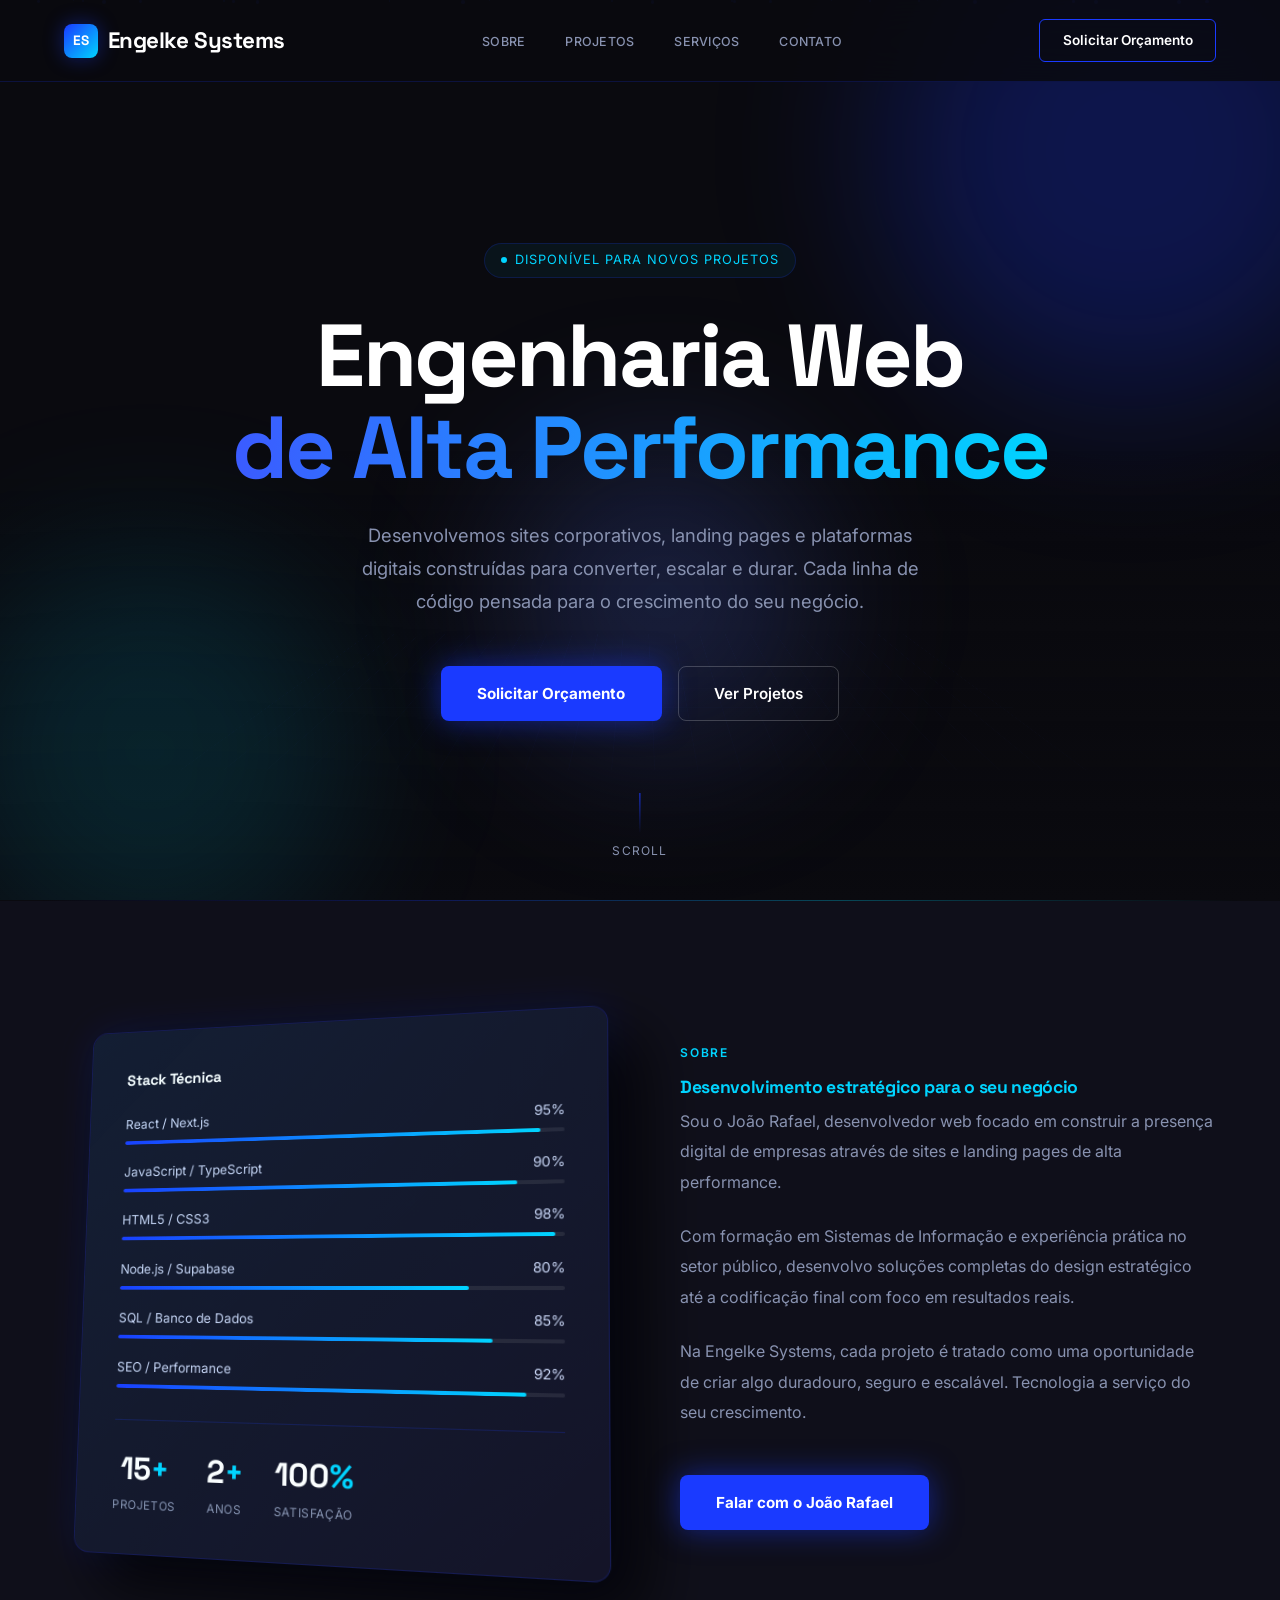
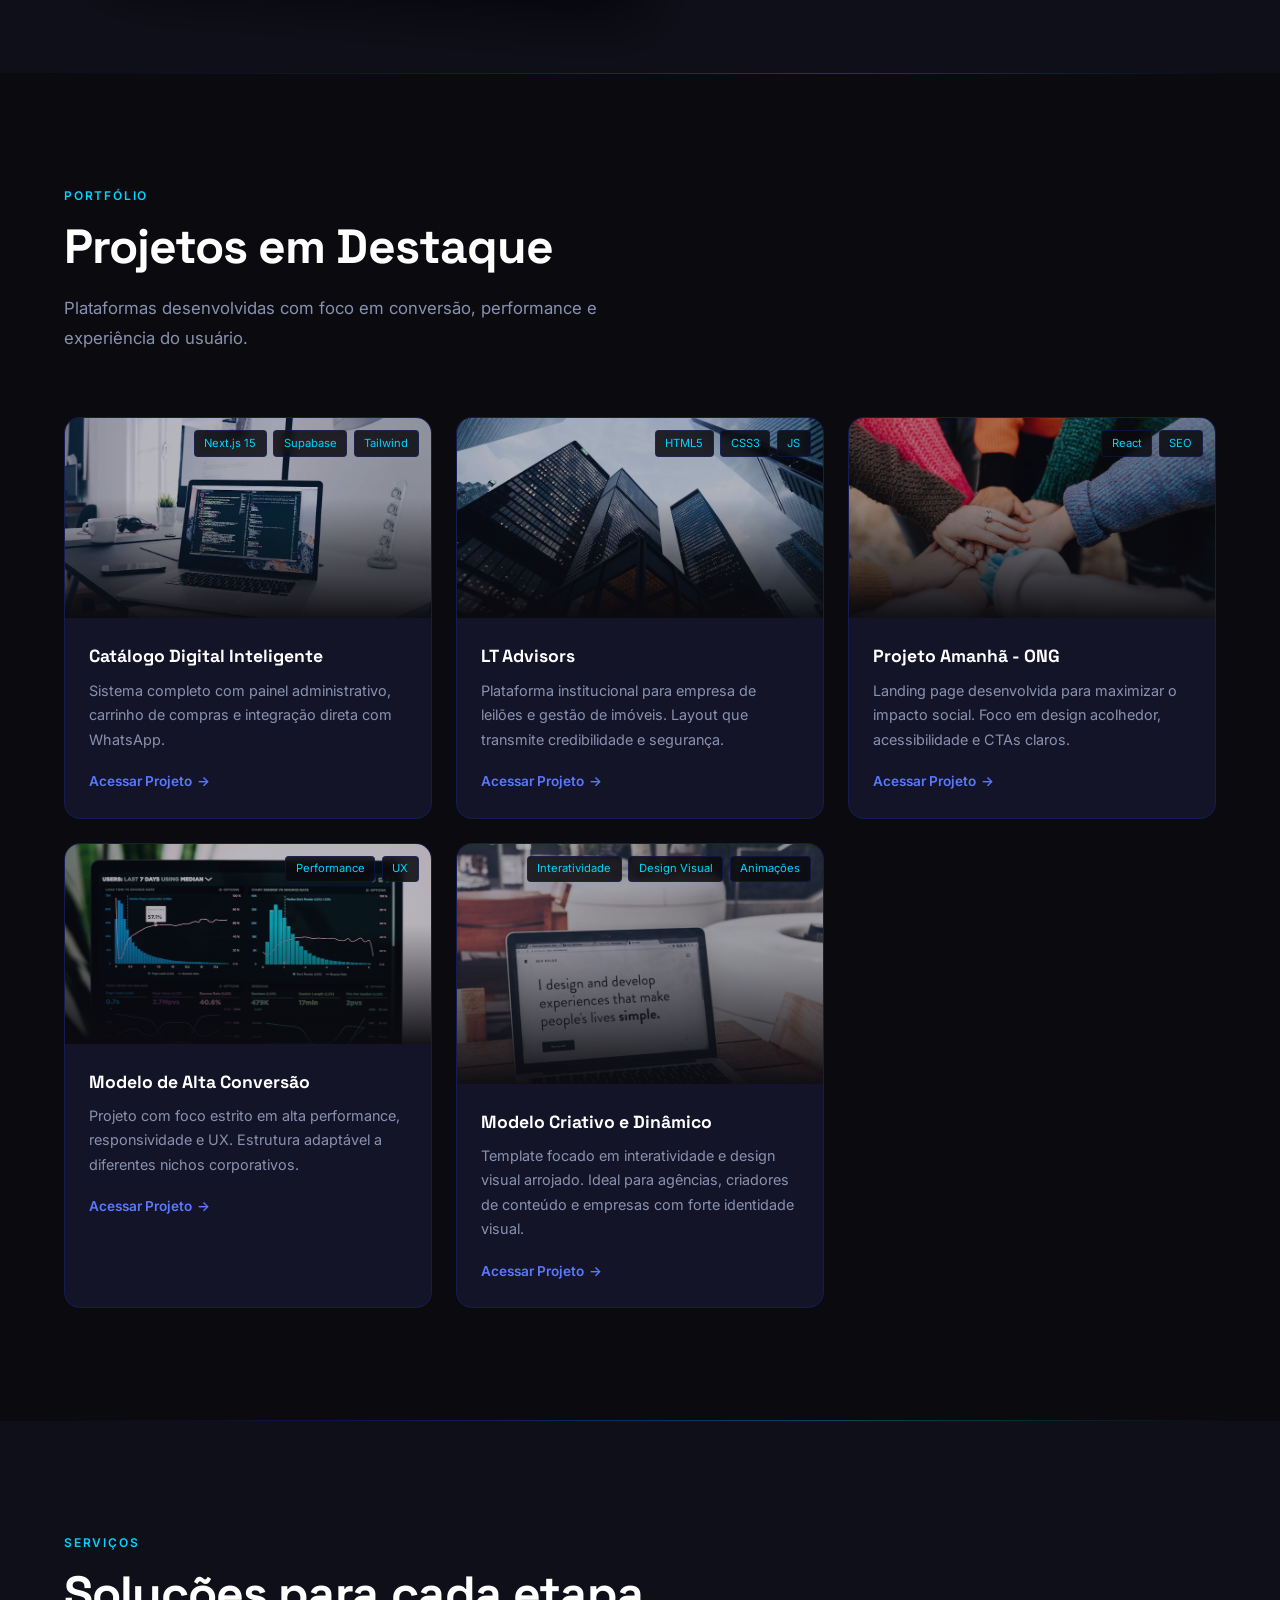
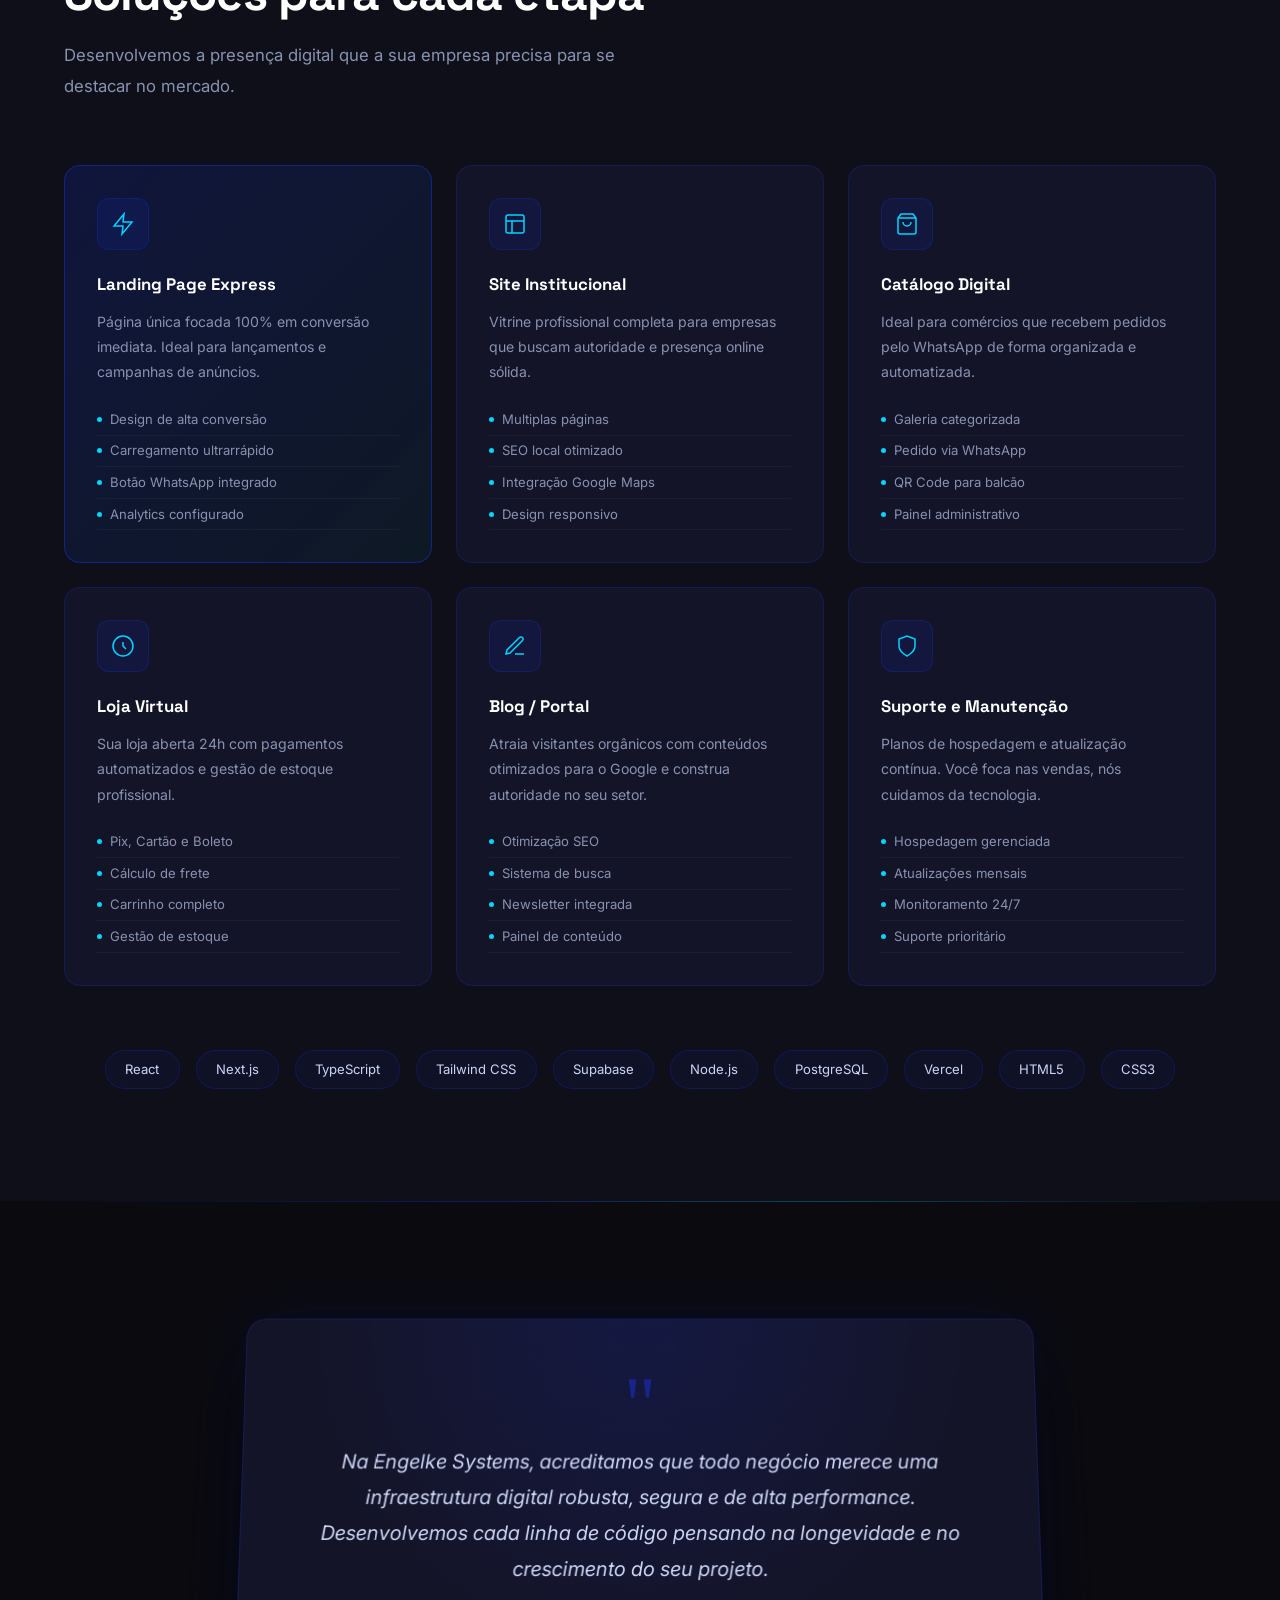
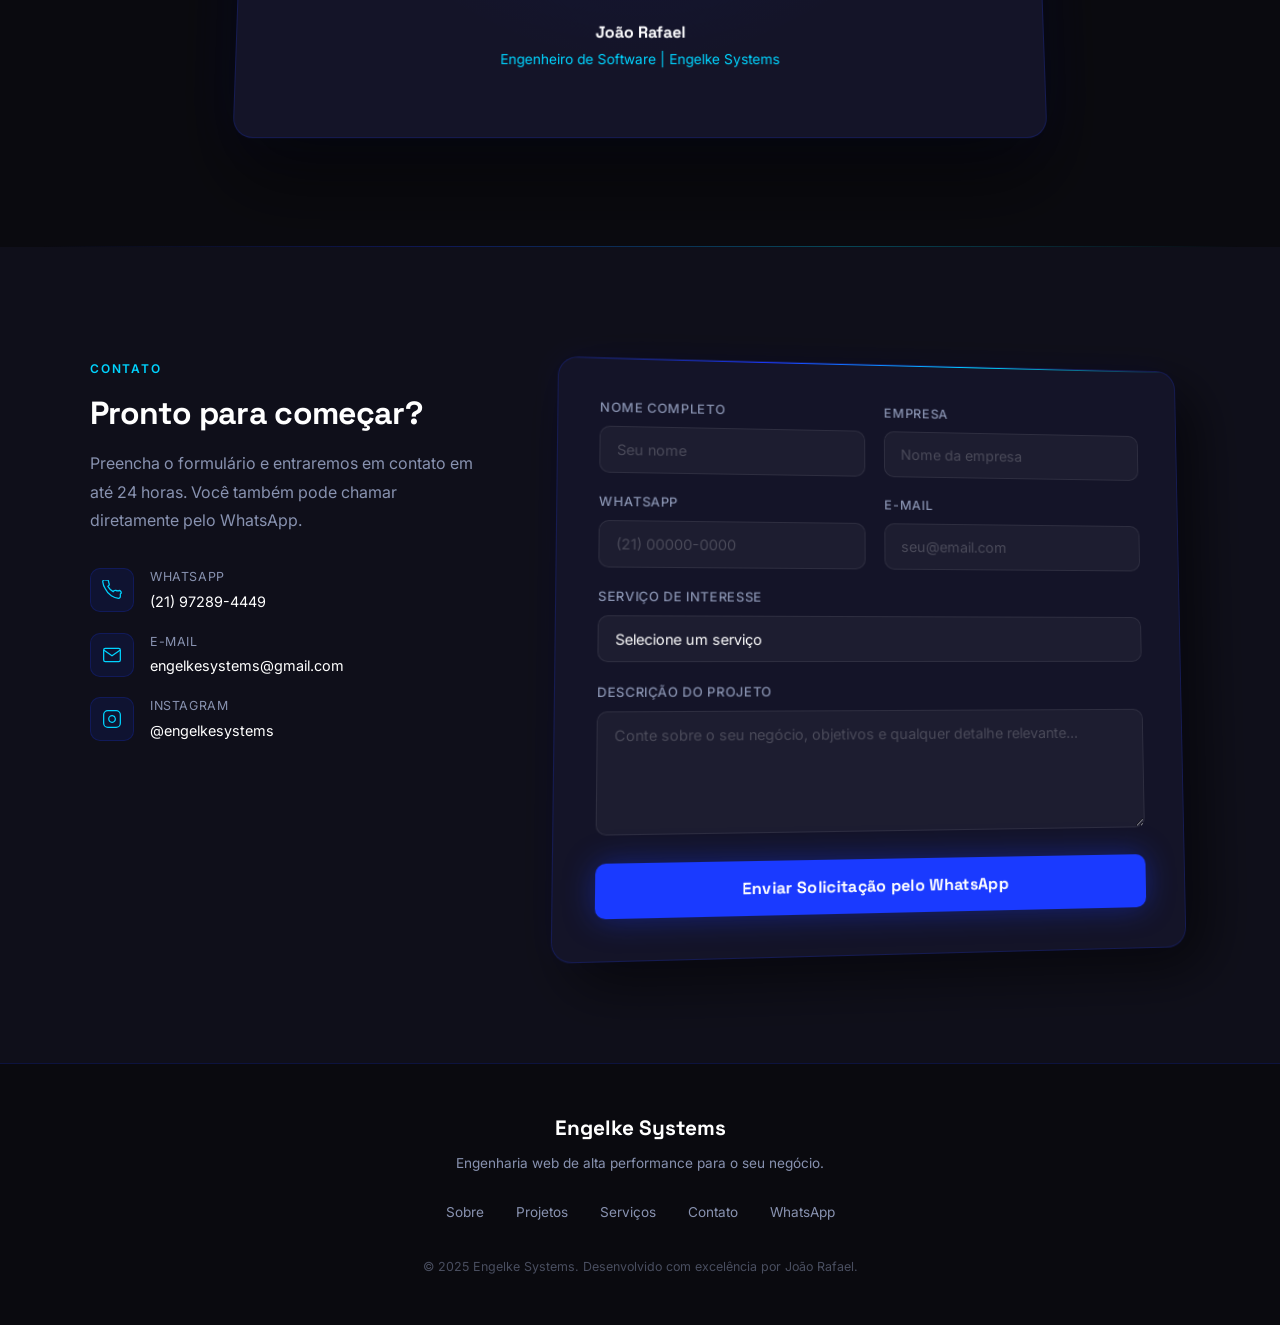
==== index.html @ d5b2e5a8 "." ====
﻿<!DOCTYPE html>
<html lang="pt-BR">
<head>
<meta charset="UTF-8">
<meta name="viewport" content="width=device-width, initial-scale=1.0">
<meta name="description" content="Engelke Systems - Desenvolvimento de sites corporativos e landing pages de alta performance. Soluções web profissionais para o seu negócio.">
<title>Engelke Systems | Soluções Web de Alta Performance</title>
<link rel="preconnect" href="https://fonts.googleapis.com">
<link href="https://fonts.googleapis.com/css2?family=Inter:wght@300;400;500;600;700;800;900&family=Space+Grotesk:wght@300;400;500;600;700&display=swap" rel="stylesheet">
<link rel="icon" href="assets/images/favicon.ico" type="image/x-icon">
<link rel="stylesheet" href="assets/styles.css">
</head>
<body>

<div id="particles"></div>

<nav id="navbar">
  <a class="nav-logo" href="#">
    <div class="logo-mark">ES</div>
    Engelke Systems
  </a>
  <ul class="nav-links">
    <li><a href="#sobre">Sobre</a></li>
    <li><a href="#projetos">Projetos</a></li>
    <li><a href="#servicos">Serviços</a></li>
    <li><a href="#contato">Contato</a></li>
  </ul>
  <a href="#contactForm" class="nav-cta">Solicitar Orçamento</a>
  <button class="hamburger" id="hamburger" aria-label="Menu">
    <span></span><span></span><span></span>
  </button>
</nav>

<div class="mobile-menu" id="mobileMenu">
  <a href="#sobre" onclick="closeMobile()">Sobre</a>
  <a href="#projetos" onclick="closeMobile()">Projetos</a>
  <a href="#servicos" onclick="closeMobile()">Serviços</a>
  <a href="#contato" onclick="closeMobile()">Contato</a>
  <a href="https://wa.me/5521972894449" target="_blank" style="color:var(--cyan)">WhatsApp</a>
</div>

<section class="hero">
  <div class="hero-grid"></div>
  <div class="hero-grid-fade"></div>
  <div class="orb orb1"></div>
  <div class="orb orb2"></div>
  <div class="orb orb3"></div>

  <div class="hero-inner">
    <div class="hero-badge reveal">
      <span class="badge-dot"></span>
      Disponível para novos projetos
    </div>
    <h1 class="reveal">
      Engenharia Web<br>
      <span class="line-blue">de Alta Performance</span>
    </h1>
    <p class="hero-sub reveal">
      Desenvolvemos sites corporativos, landing pages e plataformas digitais
      construídas para converter, escalar e durar. Cada linha de código pensada
      para o crescimento do seu negócio.
    </p>
    <div class="hero-actions reveal">
      <a href="#contactForm" class="btn-primary">
        Solicitar Orçamento
      </a>
      <a href="#projetos" class="btn-outline">Ver Projetos</a>
    </div>
  </div>

  <div class="scroll-indicator">
    <div class="scroll-line"></div>
    Scroll
  </div>
</section>

<div class="glow-line"></div>

<section id="sobre">
  <div class="sobre-grid">
    <div class="sobre-visual reveal-left">
      <div class="sobre-card-3d">
        <div class="sobre-inner">
          <p style="font-family:'Space Grotesk',sans-serif;font-size:1rem;font-weight:700;margin-bottom:1.5rem;color:var(--white)">Stack Técnica</p>
          <div class="skill-bar">
            <div class="skill-label"><span>React / Next.js</span><span>95%</span></div>
            <div class="skill-track"><div class="skill-fill" style="width:0%" data-width="95%"></div></div>
          </div>
          <div class="skill-bar">
            <div class="skill-label"><span>JavaScript / TypeScript</span><span>90%</span></div>
            <div class="skill-track"><div class="skill-fill" style="width:0%" data-width="90%"></div></div>
          </div>
          <div class="skill-bar">
            <div class="skill-label"><span>HTML5 / CSS3</span><span>98%</span></div>
            <div class="skill-track"><div class="skill-fill" style="width:0%" data-width="98%"></div></div>
          </div>
          <div class="skill-bar">
            <div class="skill-label"><span>Node.js / Supabase</span><span>80%</span></div>
            <div class="skill-track"><div class="skill-fill" style="width:0%" data-width="80%"></div></div>
          </div>
          <div class="skill-bar">
            <div class="skill-label"><span>SQL / Banco de Dados</span><span>85%</span></div>
            <div class="skill-track"><div class="skill-fill" style="width:0%" data-width="85%"></div></div>
          </div>
          <div class="skill-bar">
            <div class="skill-label"><span>SEO / Performance</span><span>92%</span></div>
            <div class="skill-track"><div class="skill-fill" style="width:0%" data-width="92%"></div></div>
          </div>
          <div class="stats-row" style="margin-top:2rem;padding-top:1.5rem;border-top:1px solid var(--border)">
            <div class="stat-item">
              <div class="stat-num">15<span>+</span></div>
              <div class="stat-label">Projetos</div>
            </div>
            <div class="stat-item">
              <div class="stat-num">2<span>+</span></div>
              <div class="stat-label">Anos</div>
            </div>
            <div class="stat-item">
              <div class="stat-num">100<span>%</span></div>
              <div class="stat-label">Satisfação</div>
            </div>
          </div>
        </div>
      </div>
    </div>

    <div class="sobre-text reveal-right">
      <div class="section-label">Sobre</div>
      <h2 class="section-title">Desenvolvimento estratégico para o seu negócio</h2>
      <p>Sou o João Rafael, desenvolvedor web focado em construir a presença digital de empresas através de sites e landing pages de alta performance.</p>
      <p>Com formação em Sistemas de Informação e experiência prática no setor público, desenvolvo soluções completas do design estratégico até a codificação final com foco em resultados reais.</p>
      <p>Na Engelke Systems, cada projeto é tratado como uma oportunidade de criar algo duradouro, seguro e escalável. Tecnologia a serviço do seu crescimento.</p>
      <a href="#contato" class="btn-primary" style="margin-top:1.5rem;display:inline-flex">Falar com o João Rafael</a>
    </div>
  </div>
</section>

<div class="glow-line"></div>

<section id="projetos">
  <div class="section-header reveal">
    <div class="section-label">Portfólio</div>
    <h2 class="section-title">Projetos em Destaque</h2>
    <p class="section-desc">Plataformas desenvolvidas com foco em conversão, performance e experiência do usuário.</p>
  </div>

  <div class="projects-grid">
    <div class="project-card reveal">
      <div class="project-img">
        <img src="assets/img/Foto notebook.webp" alt="Catálogo Digital" loading="lazy">
        <div class="project-overlay"></div>
        <div class="project-tech">
          <span class="tech-tag">Next.js 15</span>
          <span class="tech-tag">Supabase</span>
          <span class="tech-tag">Tailwind</span>
        </div>
      </div>
      <div class="project-info">
        <h3>Catálogo Digital Inteligente</h3>
        <p>Sistema completo com painel administrativo, carrinho de compras e integração direta com WhatsApp.</p>
        <a href="https://modelo-site-3.vercel.app/loja" class="project-link" target="_blank">Acessar Projeto</a>
      </div>
    </div>

    <div class="project-card reveal">
      <div class="project-img">
        <img src="assets/img/LT-ADVISORS.webp" alt="LT Advisors" loading="lazy">
        <div class="project-overlay"></div>
        <div class="project-tech">
          <span class="tech-tag">HTML5</span>
          <span class="tech-tag">CSS3</span>
          <span class="tech-tag">JS</span>
        </div>
      </div>
      <div class="project-info">
        <h3>LT Advisors</h3>
        <p>Plataforma institucional para empresa de leilões e gestão de imóveis. Layout que transmite credibilidade e segurança.</p>
        <a href="https://engelkejr.github.io/LT-Adivisors/" class="project-link" target="_blank">Acessar Projeto</a>
      </div>
    </div>

    <div class="project-card reveal">
      <div class="project-img">
        <img src="assets/img/ong.webp" alt="Projeto Amanhã" loading="lazy">
        <div class="project-overlay"></div>
        <div class="project-tech">
          <span class="tech-tag">React</span>
          <span class="tech-tag">SEO</span>
        </div>
      </div>
      <div class="project-info">
        <h3>Projeto Amanhã - ONG</h3>
        <p>Landing page desenvolvida para maximizar o impacto social. Foco em design acolhedor, acessibilidade e CTAs claros.</p>
        <a href="https://projetoamanh.vercel.app" class="project-link" target="_blank">Acessar Projeto</a>
      </div>
    </div>

    <div class="project-card reveal">
      <div class="project-img">
        <img src="assets/img/dashboard generico.webp" alt="Modelo Alta Conversão" loading="lazy">
        <div class="project-overlay"></div>
        <div class="project-tech">
          <span class="tech-tag">Performance</span>
          <span class="tech-tag">UX</span>
        </div>
      </div>
      <div class="project-info">
        <h3>Modelo de Alta Conversão</h3>
        <p>Projeto com foco estrito em alta performance, responsividade e UX. Estrutura adaptável a diferentes nichos corporativos.</p>
        <a href="https://modelo1engelkejr.vercel.app" class="project-link" target="_blank">Acessar Projeto</a>
      </div>
    </div>

    <div class="project-card reveal">
      <div class="project-img" style="height:240px">
        <img src="assets/img/notebook 2.webp" alt="Modelo Criativo" loading="lazy">
        <div class="project-overlay"></div>
        <div class="project-tech">
          <span class="tech-tag">Interatividade</span>
          <span class="tech-tag">Design Visual</span>
          <span class="tech-tag">Animações</span>
        </div>
      </div>
      <div class="project-info">
        <h3>Modelo Criativo e Dinâmico</h3>
        <p>Template focado em interatividade e design visual arrojado. Ideal para agências, criadores de conteúdo e empresas com forte identidade visual.</p>
        <a href="https://modelo-site-2.vercel.app/index.html" class="project-link" target="_blank">Acessar Projeto</a>
      </div>
    </div>
  </div>
</section>

<div class="glow-line"></div>

<section id="servicos">
  <div class="section-header reveal">
    <div class="section-label">Serviços</div>
    <h2 class="section-title">Soluções para cada etapa</h2>
    <p class="section-desc">Desenvolvemos a presença digital que a sua empresa precisa para se destacar no mercado.</p>
  </div>

  <div class="services-grid">
    <div class="service-card highlight reveal">
      <div class="service-icon">
        <svg viewBox="0 0 24 24"><path d="M13 2L3 14h9l-1 8 10-12h-9l1-8z"/></svg>
      </div>
      <h3>Landing Page Express</h3>
      <p>Página única focada 100% em conversão imediata. Ideal para lançamentos e campanhas de anúncios.</p>
      <ul class="service-list">
        <li>Design de alta conversão</li>
        <li>Carregamento ultrarrápido</li>
        <li>Botão WhatsApp integrado</li>
        <li>Analytics configurado</li>
      </ul>
    </div>

    <div class="service-card reveal">
      <div class="service-icon">
        <svg viewBox="0 0 24 24"><rect x="3" y="3" width="18" height="18" rx="2"/><path d="M3 9h18M9 21V9"/></svg>
      </div>
      <h3>Site Institucional</h3>
      <p>Vitrine profissional completa para empresas que buscam autoridade e presença online sólida.</p>
      <ul class="service-list">
        <li>Multiplas páginas</li>
        <li>SEO local otimizado</li>
        <li>Integração Google Maps</li>
        <li>Design responsivo</li>
      </ul>
    </div>

    <div class="service-card reveal">
      <div class="service-icon">
        <svg viewBox="0 0 24 24"><path d="M6 2L3 6v14a2 2 0 002 2h14a2 2 0 002-2V6l-3-4z"/><line x1="3" y1="6" x2="21" y2="6"/><path d="M16 10a4 4 0 01-8 0"/></svg>
      </div>
      <h3>Catálogo Digital</h3>
      <p>Ideal para comércios que recebem pedidos pelo WhatsApp de forma organizada e automatizada.</p>
      <ul class="service-list">
        <li>Galeria categorizada</li>
        <li>Pedido via WhatsApp</li>
        <li>QR Code para balcão</li>
        <li>Painel administrativo</li>
      </ul>
    </div>

    <div class="service-card reveal">
      <div class="service-icon">
        <svg viewBox="0 0 24 24"><circle cx="12" cy="12" r="10"/><path d="M12 8v4l3 3"/></svg>
      </div>
      <h3>Loja Virtual</h3>
      <p>Sua loja aberta 24h com pagamentos automatizados e gestão de estoque profissional.</p>
      <ul class="service-list">
        <li>Pix, Cartão e Boleto</li>
        <li>Cálculo de frete</li>
        <li>Carrinho completo</li>
        <li>Gestão de estoque</li>
      </ul>
    </div>

    <div class="service-card reveal">
      <div class="service-icon">
        <svg viewBox="0 0 24 24"><path d="M12 20h9"/><path d="M16.5 3.5a2.121 2.121 0 013 3L7 19l-4 1 1-4L16.5 3.5z"/></svg>
      </div>
      <h3>Blog / Portal</h3>
      <p>Atraia visitantes orgânicos com conteúdos otimizados para o Google e construa autoridade no seu setor.</p>
      <ul class="service-list">
        <li>Otimização SEO</li>
        <li>Sistema de busca</li>
        <li>Newsletter integrada</li>
        <li>Painel de conteúdo</li>
      </ul>
    </div>

    <div class="service-card reveal">
      <div class="service-icon">
        <svg viewBox="0 0 24 24"><path d="M12 22s8-4 8-10V5l-8-3-8 3v7c0 6 8 10 8 10z"/></svg>
      </div>
      <h3>Suporte e Manutenção</h3>
      <p>Planos de hospedagem e atualização contínua. Você foca nas vendas, nós cuidamos da tecnologia.</p>
      <ul class="service-list">
        <li>Hospedagem gerenciada</li>
        <li>Atualizações mensais</li>
        <li>Monitoramento 24/7</li>
        <li>Suporte prioritário</li>
      </ul>
    </div>
  </div>

  <div class="tech-float reveal">
    <span class="tech-pill">React</span>
    <span class="tech-pill">Next.js</span>
    <span class="tech-pill">TypeScript</span>
    <span class="tech-pill">Tailwind CSS</span>
    <span class="tech-pill">Supabase</span>
    <span class="tech-pill">Node.js</span>
    <span class="tech-pill">PostgreSQL</span>
    <span class="tech-pill">Vercel</span>
    <span class="tech-pill">HTML5</span>
    <span class="tech-pill">CSS3</span>
  </div>
</section>

<div class="glow-line"></div>

<section id="depoimento">
  <div class="testimonial-3d reveal">
    <div class="testimonial-inner">
      <span class="quote-mark">"</span>
      <p class="testimonial-text">Na Engelke Systems, acreditamos que todo negócio merece uma infraestrutura digital robusta, segura e de alta performance. Desenvolvemos cada linha de código pensando na longevidade e no crescimento do seu projeto.</p>
      <div class="testimonial-author">João Rafael</div>
      <div class="testimonial-role">Engenheiro de Software | Engelke Systems</div>
    </div>
  </div>
</section>

<div class="glow-line"></div>

<section id="contato">
  <div class="contact-grid">
    <div class="contact-info reveal-left">
      <div class="section-label">Contato</div>
      <h2 class="section-title">Pronto para começar?</h2>
      <p>Preencha o formulário e entraremos em contato em até 24 horas. Você também pode chamar diretamente pelo WhatsApp.</p>

      <div class="contact-item">
        <div class="contact-item-icon">
          <svg viewBox="0 0 24 24"><path d="M22 16.92v3a2 2 0 01-2.18 2 19.79 19.79 0 01-8.63-3.07A19.5 19.5 0 013.95 10.5 19.79 19.79 0 01.88 1.87 2 2 0 012.86 0h3a2 2 0 012 1.72c.127.96.361 1.903.7 2.81a2 2 0 01-.45 2.11L7.09 7.64a16 16 0 006.29 6.29l1-1a2 2 0 012.11-.45c.907.339 1.85.573 2.81.7A2 2 0 0122 16.92z"/></svg>
        </div>
        <div class="contact-item-text">
          <span>WhatsApp</span>
          <a href="https://wa.me/5521972894449" target="_blank">(21) 97289-4449</a>
        </div>
      </div>

      <div class="contact-item">
        <div class="contact-item-icon">
          <svg viewBox="0 0 24 24"><path d="M4 4h16c1.1 0 2 .9 2 2v12c0 1.1-.9 2-2 2H4c-1.1 0-2-.9-2-2V6c0-1.1.9-2 2-2z"/><polyline points="22,6 12,13 2,6"/></svg>
        </div>
        <div class="contact-item-text">
          <span>E-mail</span>
          <a href="mailto:engelkesystems@gmail.com">engelkesystems@gmail.com</a>
        </div>
      </div>

      <div class="contact-item">
        <div class="contact-item-icon">
          <svg viewBox="0 0 24 24"><rect x="2" y="2" width="20" height="20" rx="5" ry="5"/><path d="M16 11.37A4 4 0 1112.63 8 4 4 0 0116 11.37z"/><line x1="17.5" y1="6.5" x2="17.51" y2="6.5"/></svg>
        </div>
        <div class="contact-item-text">
          <span>Instagram</span>
          <a href="https://www.instagram.com/engelkesystems" target="_blank">@engelkesystems</a>
        </div>
      </div>
    </div>

    <div class="form-3d reveal-right">
      <form class="form-card" id="contactForm">
        <div class="form-row">
          <div class="field">
            <label for="nome">Nome completo</label>
            <input type="text" id="nome" name="nome" placeholder="Seu nome" required>
          </div>
          <div class="field">
            <label for="empresa">Empresa</label>
            <input type="text" id="empresa" name="empresa" placeholder="Nome da empresa">
          </div>
        </div>
        <div class="form-row">
          <div class="field">
            <label for="whatsapp">WhatsApp</label>
            <input type="tel" id="whatsapp" name="whatsapp" placeholder="(21) 00000-0000">
          </div>
          <div class="field">
            <label for="email">E-mail</label>
            <input type="email" id="email" name="email" placeholder="seu@email.com">
          </div>
        </div>
        <div class="field">
          <label for="servico">Serviço de interesse</label>
          <select id="servico" name="servico">
            <option value="" disabled selected>Selecione um serviço</option>
            <option>Landing Page Express</option>
            <option>Site Institucional</option>
            <option>Catálogo Digital</option>
            <option>Loja Virtual</option>
            <option>Blog / Portal</option>
            <option>Suporte e Manutenção</option>
            <option>Ainda não sei quero orientação</option>
          </select>
        </div>
        <div class="field">
          <label for="projeto">Descrição do projeto</label>
          <textarea id="projeto" name="projeto" placeholder="Conte sobre o seu negócio, objetivos e qualquer detalhe relevante..."></textarea>
        </div>
        <button type="submit" class="form-submit">Enviar Solicitação pelo WhatsApp</button>
      </form>
    </div>
  </div>
</section>

<footer>
  <span class="footer-logo">Engelke Systems</span>
  <p class="footer-sub">Engenharia web de alta performance para o seu negócio.</p>
  <ul class="footer-links">
    <li><a href="#sobre">Sobre</a></li>
    <li><a href="#projetos">Projetos</a></li>
    <li><a href="#servicos">Serviços</a></li>
    <li><a href="#contato">Contato</a></li>
    <li><a href="https://wa.me/5521972894449" target="_blank">WhatsApp</a></li>
  </ul>
  <p class="footer-copy">© 2025 Engelke Systems. Desenvolvido com excelência por João Rafael.</p>
</footer>

<script src="assets/script.js"></script>
</body>
</html>
---- assets/styles.css ----
*,*::before,*::after{box-sizing:border-box;margin:0;padding:0}
:root{
  --black:#0a0a0f;
  --dark:#0f0f1a;
  --dark2:#141428;
  --dark3:#1a1a35;
  --blue:#1a3aff;
  --blue2:#3b5bff;
  --blue3:#5c78ff;
  --cyan:#00d4ff;
  --white:#ffffff;
  --gray:#8892b0;
  --gray2:#ccd6f6;
  --border:rgba(26,58,255,0.2);
  --border2:rgba(0,212,255,0.15);
  --glow:rgba(26,58,255,0.4);
}

html{scroll-behavior:smooth}
body{
  font-family:'Inter',sans-serif;
  background:var(--black);
  color:var(--white);
  overflow-x:hidden;
  line-height:1.6;
}

::-webkit-scrollbar{width:6px}
::-webkit-scrollbar-track{background:var(--dark)}
::-webkit-scrollbar-thumb{background:var(--blue);border-radius:3px}

nav{
  position:fixed;top:0;left:0;right:0;z-index:1000;
  display:flex;align-items:center;justify-content:space-between;
  padding:1.2rem 5%;
  background:rgba(10,10,15,0.85);
  backdrop-filter:blur(20px);
  border-bottom:1px solid var(--border);
  transition:all .3s;
}
.nav-logo{
  font-family:'Space Grotesk',sans-serif;
  font-weight:700;font-size:1.4rem;
  color:var(--white);text-decoration:none;
  display:flex;align-items:center;gap:.6rem;
  letter-spacing:-0.02em;
}
.logo-mark{
  width:34px;height:34px;
  background:linear-gradient(135deg,var(--blue),var(--cyan));
  border-radius:8px;
  display:flex;align-items:center;justify-content:center;
  font-size:.85rem;font-weight:900;color:#fff;
  box-shadow:0 0 20px var(--glow);
}
.nav-links{display:flex;gap:2.5rem;list-style:none}
.nav-links a{
  color:var(--gray);text-decoration:none;font-size:.9rem;font-weight:500;
  transition:color .2s;letter-spacing:.02em;text-transform:uppercase;font-size:.78rem;
}
.nav-links a:hover{color:var(--white)}
.nav-cta{
  background:transparent;border:1px solid var(--blue);
  color:var(--white);padding:.6rem 1.4rem;border-radius:6px;
  font-size:.85rem;font-weight:600;cursor:pointer;text-decoration:none;
  transition:all .2s;
}
.nav-cta:hover{background:var(--blue);box-shadow:0 0 20px var(--glow)}

.hero{
  min-height:100vh;
  display:flex;align-items:center;justify-content:center;
  position:relative;overflow:hidden;
  padding:8rem 5% 4rem;
}

.hero-grid{
  position:absolute;inset:0;
  background-image:
    linear-gradient(rgba(26,58,255,.12) 1px, transparent 1px),
    linear-gradient(90deg, rgba(26,58,255,.12) 1px, transparent 1px);
  background-size:60px 60px;
  transform:perspective(800px) rotateX(60deg) translateY(-40%);
  transform-origin:center bottom;
  opacity:.5;
  pointer-events:none;
}
.hero-grid-fade{
  position:absolute;bottom:0;left:0;right:0;height:50%;
  background:linear-gradient(to top,var(--black),transparent);
  pointer-events:none;
}

.orb{
  position:absolute;border-radius:50%;filter:blur(80px);pointer-events:none;
  animation:float 8s ease-in-out infinite;
}
.orb1{width:500px;height:500px;background:rgba(26,58,255,.25);top:-100px;right:-100px;animation-delay:0s}
.orb2{width:400px;height:400px;background:rgba(0,212,255,.12);bottom:-50px;left:-50px;animation-delay:3s}
.orb3{width:300px;height:300px;background:rgba(92,120,255,.2);top:50%;left:40%;animation-delay:5s}

@keyframes float{
  0%,100%{transform:translateY(0) scale(1)}
  50%{transform:translateY(-30px) scale(1.05)}
}

.hero-inner{
  position:relative;z-index:2;
  max-width:900px;text-align:center;
}
.hero-badge{
  display:inline-flex;align-items:center;gap:.5rem;
  border:1px solid var(--border);
  padding:.4rem 1rem;border-radius:50px;
  font-size:.8rem;color:var(--cyan);letter-spacing:.08em;text-transform:uppercase;
  margin-bottom:2rem;background:rgba(0,212,255,.05);
}
.badge-dot{width:6px;height:6px;border-radius:50%;background:var(--cyan);animation:pulse 2s infinite}
@keyframes pulse{0%,100%{opacity:1}50%{opacity:.3}}

.hero h1{
  font-family:'Space Grotesk',sans-serif;
  font-size:clamp(2.8rem,7vw,5.5rem);
  font-weight:800;line-height:1.05;
  letter-spacing:-0.03em;
  margin-bottom:1.5rem;
}
.hero h1 .line-blue{
  background:linear-gradient(90deg,var(--blue2),var(--cyan));
  -webkit-background-clip:text;-webkit-text-fill-color:transparent;
  background-clip:text;
}
.hero-sub{
  font-size:1.15rem;color:var(--gray);max-width:600px;
  margin:0 auto 3rem;line-height:1.8;
}
.hero-actions{display:flex;gap:1rem;justify-content:center;flex-wrap:wrap}
.btn-primary{
  background:var(--blue);color:#fff;
  padding:.9rem 2.2rem;border-radius:8px;
  font-weight:700;font-size:.95rem;text-decoration:none;
  transition:all .25s;display:inline-flex;align-items:center;gap:.5rem;
  box-shadow:0 0 30px rgba(26,58,255,.5);
  border:1px solid transparent;
}
.btn-primary:hover{
  transform:translateY(-2px);
  box-shadow:0 0 50px rgba(26,58,255,.7);
  background:var(--blue2);
}
.btn-outline{
  background:transparent;color:var(--white);
  padding:.9rem 2.2rem;border-radius:8px;
  font-weight:600;font-size:.95rem;text-decoration:none;
  border:1px solid rgba(255,255,255,.2);
  transition:all .25s;display:inline-flex;align-items:center;gap:.5rem;
}
.btn-outline:hover{border-color:var(--white);background:rgba(255,255,255,.05)}

.scroll-indicator{
  position:absolute;bottom:2.5rem;left:50%;transform:translateX(-50%);
  display:flex;flex-direction:column;align-items:center;gap:.5rem;
  color:var(--gray);font-size:.75rem;letter-spacing:.1em;text-transform:uppercase;
  animation:scrollFade 2s ease infinite;
}
.scroll-line{width:1px;height:40px;background:linear-gradient(to bottom,var(--blue),transparent)}
@keyframes scrollFade{0%,100%{opacity:.4}50%{opacity:1}}

.scene-3d{
  perspective:1200px;
  margin:0 auto;max-width:900px;
  padding:4rem 0 2rem;
}
.card-3d{
  background:linear-gradient(135deg,var(--dark2),var(--dark3));
  border:1px solid var(--border);
  border-radius:16px;
  padding:3rem;
  transform:rotateX(8deg) rotateY(-3deg);
  transform-style:preserve-3d;
  box-shadow:
    0 40px 80px rgba(0,0,0,.8),
    0 0 0 1px rgba(26,58,255,.1),
    inset 0 1px 0 rgba(255,255,255,.05);
  transition:transform .6s ease;
  position:relative;overflow:hidden;
}
.card-3d::before{
  content:'';position:absolute;
  top:-50%;left:-50%;width:200%;height:200%;
  background:radial-gradient(circle at 60% 40%,rgba(26,58,255,.08) 0%,transparent 60%);
  pointer-events:none;
}
.card-3d:hover{transform:rotateX(2deg) rotateY(-1deg)}

section{padding:7rem 5%}
.section-label{
  font-size:.75rem;letter-spacing:.15em;text-transform:uppercase;
  color:var(--cyan);font-weight:600;margin-bottom:1rem;
}
.section-title{
  font-family:'Space Grotesk',sans-serif;
  font-size:clamp(2rem,4vw,3rem);
  font-weight:700;line-height:1.1;
  letter-spacing:-0.02em;margin-bottom:1.2rem;
}
.section-desc{color:var(--gray);font-size:1.05rem;max-width:600px;line-height:1.8}
.section-header{max-width:1200px;margin:0 auto 4rem}
.container{max-width:1200px;margin:0 auto}

#sobre{background:var(--dark)}
.sobre-grid{
  display:grid;grid-template-columns:1fr 1fr;gap:5rem;align-items:center;
  max-width:1200px;margin:0 auto;
}
.sobre-visual{position:relative}
.sobre-card-3d{
  perspective:1000px;
}
.sobre-inner{
  background:var(--dark2);
  border:1px solid var(--border);border-radius:16px;padding:2.5rem;
  transform:rotateY(-12deg) rotateX(5deg);
  transform-style:preserve-3d;
  box-shadow:30px 30px 60px rgba(0,0,0,.8),0 0 40px rgba(26,58,255,.15);
  transition:transform .5s;
  position:relative;
}
.sobre-inner:hover{transform:rotateY(-5deg) rotateX(2deg)}
.sobre-inner::after{
  content:'';position:absolute;inset:0;border-radius:16px;
  background:linear-gradient(135deg,rgba(0,212,255,.05),transparent);
  pointer-events:none;
}
.skill-bar{margin-bottom:1.2rem}
.skill-label{display:flex;justify-content:space-between;font-size:.85rem;margin-bottom:.4rem;color:var(--gray2)}
.skill-track{height:4px;background:rgba(255,255,255,.08);border-radius:2px;overflow:hidden}
.skill-fill{height:100%;border-radius:2px;background:linear-gradient(90deg,var(--blue),var(--cyan));transition:width 1.5s ease}
.sobre-text h2{font-family:'Space Grotesk',sans-serif;font-size:1.1rem;color:var(--cyan);margin-bottom:.5rem}
.sobre-text p{color:var(--gray);line-height:1.9;margin-bottom:1.5rem}
.stats-row{display:flex;gap:2rem;margin-top:2rem}
.stat-item{text-align:center}
.stat-num{font-family:'Space Grotesk',sans-serif;font-size:2rem;font-weight:800;color:var(--white)}
.stat-num span{color:var(--cyan)}
.stat-label{font-size:.75rem;color:var(--gray);letter-spacing:.05em;text-transform:uppercase}

#projetos{background:var(--black)}
.projects-grid{
  display:grid;grid-template-columns:repeat(auto-fit,minmax(340px,1fr));
  gap:1.5rem;max-width:1200px;margin:0 auto;
}
.project-card{
  position:relative;
  background:var(--dark2);
  border:1px solid var(--border);border-radius:16px;
  overflow:hidden;
  transition:all .4s;
  cursor:pointer;
  transform-style:preserve-3d;
}
.project-card:hover{
  transform:translateY(-8px) scale(1.02);
  border-color:rgba(26,58,255,.5);
  box-shadow:0 30px 60px rgba(0,0,0,.6),0 0 40px rgba(26,58,255,.2);
}
.project-img{
  width:100%;height:200px;overflow:hidden;
  background:linear-gradient(135deg,var(--dark3),var(--dark2));
  position:relative;
}
.project-img img{width:100%;height:100%;object-fit:cover;opacity:.7;transition:opacity .3s}
.project-card:hover .project-img img{opacity:.9}
.project-overlay{
  position:absolute;inset:0;
  background:linear-gradient(to bottom,transparent 40%,rgba(10,10,15,.95));
}
.project-tech{
  position:absolute;top:12px;right:12px;
  display:flex;gap:.4rem;flex-wrap:wrap;justify-content:flex-end;
}
.tech-tag{
  background:rgba(10,10,15,.85);border:1px solid var(--border);
  padding:.2rem .6rem;border-radius:4px;font-size:.7rem;color:var(--cyan);
  backdrop-filter:blur(4px);
}
.project-info{padding:1.5rem}
.project-info h3{font-family:'Space Grotesk',sans-serif;font-size:1.1rem;font-weight:700;margin-bottom:.5rem}
.project-info p{color:var(--gray);font-size:.9rem;line-height:1.7;margin-bottom:1rem}
.project-link{
  color:var(--blue3);text-decoration:none;font-size:.85rem;font-weight:600;
  display:inline-flex;align-items:center;gap:.3rem;
  transition:gap .2s;
}
.project-link:hover{gap:.6rem;color:var(--cyan)}
.project-link::after{content:'→'}

.project-card.featured{grid-column:span 2}
@media(max-width:800px){.project-card.featured{grid-column:span 1}}

#servicos{background:var(--dark)}
.services-grid{
  display:grid;grid-template-columns:repeat(3,1fr);gap:1.5rem;
  max-width:1200px;margin:0 auto;
}
@media(max-width:900px){.services-grid{grid-template-columns:repeat(2,1fr)}}
@media(max-width:600px){.services-grid{grid-template-columns:1fr}}

.service-card{
  background:var(--dark2);
  border:1px solid var(--border);border-radius:16px;
  padding:2rem;
  transition:all .4s;
  position:relative;overflow:hidden;
  transform-style:preserve-3d;
}
.service-card::before{
  content:'';position:absolute;
  top:0;left:0;right:0;height:2px;
  background:linear-gradient(90deg,transparent,var(--blue),var(--cyan),transparent);
  opacity:0;transition:opacity .3s;
}
.service-card:hover{
  transform:translateY(-6px) rotateX(3deg);
  border-color:rgba(26,58,255,.4);
  box-shadow:0 20px 50px rgba(0,0,0,.5),0 0 30px rgba(26,58,255,.15);
}
.service-card:hover::before{opacity:1}
.service-icon{
  width:52px;height:52px;
  border:1px solid var(--border);border-radius:12px;
  display:flex;align-items:center;justify-content:center;
  margin-bottom:1.3rem;
  background:rgba(26,58,255,.1);
  transition:all .3s;
}
.service-card:hover .service-icon{
  background:rgba(26,58,255,.2);
  box-shadow:0 0 20px rgba(26,58,255,.3);
}
.service-icon svg{width:24px;height:24px;stroke:var(--cyan);fill:none;stroke-width:1.5}
.service-card h3{
  font-family:'Space Grotesk',sans-serif;font-size:1.05rem;font-weight:700;
  margin-bottom:.7rem;
}
.service-card p{color:var(--gray);font-size:.88rem;line-height:1.8;margin-bottom:1.2rem}
.service-list{list-style:none}
.service-list li{
  color:var(--gray);font-size:.82rem;
  padding:.3rem 0;border-bottom:1px solid rgba(255,255,255,.04);
  display:flex;align-items:center;gap:.5rem;
}
.service-list li::before{content:'';width:5px;height:5px;border-radius:50%;background:var(--cyan);flex-shrink:0}

.service-card.highlight{
  background:linear-gradient(135deg,rgba(26,58,255,.15),rgba(0,212,255,.05));
  border-color:rgba(26,58,255,.4);
}

#depoimento{background:var(--black)}
.testimonial-3d{
  max-width:800px;margin:0 auto;perspective:1000px;
}
.testimonial-inner{
  background:var(--dark2);
  border:1px solid var(--border);border-radius:20px;
  padding:4rem;text-align:center;
  transform:rotateX(5deg);
  transform-style:preserve-3d;
  box-shadow:0 40px 80px rgba(0,0,0,.6),0 0 60px rgba(26,58,255,.1);
  position:relative;overflow:hidden;
  transition:transform .5s;
}
.testimonial-inner:hover{transform:rotateX(1deg)}
.testimonial-inner::before{
  content:'';position:absolute;inset:0;
  background:radial-gradient(circle at 50% 0%,rgba(26,58,255,.12),transparent 60%);
  pointer-events:none;
}
.quote-mark{
  font-size:5rem;line-height:.6;color:var(--blue);
  font-family:Georgia,serif;margin-bottom:1rem;display:block;
  opacity:.4;
}
.testimonial-text{
  font-size:1.25rem;line-height:1.8;color:var(--gray2);
  font-style:italic;margin-bottom:2rem;position:relative;z-index:1;
}
.testimonial-author{
  font-family:'Space Grotesk',sans-serif;font-weight:700;color:var(--white);
}
.testimonial-role{color:var(--cyan);font-size:.85rem;margin-top:.2rem}

#contato{background:var(--dark)}
.contact-grid{
  display:grid;grid-template-columns:1fr 1.6fr;gap:5rem;align-items:start;
  max-width:1100px;margin:0 auto;
}
@media(max-width:800px){.contact-grid{grid-template-columns:1fr}}

.contact-info h2{
  font-family:'Space Grotesk',sans-serif;font-size:2rem;font-weight:700;
  margin-bottom:1rem;line-height:1.2;
}
.contact-info p{color:var(--gray);line-height:1.8;margin-bottom:2rem}
.contact-item{
  display:flex;align-items:center;gap:1rem;margin-bottom:1.2rem;
}
.contact-item-icon{
  width:44px;height:44px;
  background:rgba(26,58,255,.1);border:1px solid var(--border);
  border-radius:10px;display:flex;align-items:center;justify-content:center;flex-shrink:0;
}
.contact-item-icon svg{width:20px;height:20px;stroke:var(--cyan);fill:none;stroke-width:1.5}
.contact-item-text{font-size:.9rem}
.contact-item-text span{display:block;color:var(--gray);font-size:.78rem;text-transform:uppercase;letter-spacing:.05em;margin-bottom:.15rem}
.contact-item-text a{color:var(--white);text-decoration:none;transition:color .2s}
.contact-item-text a:hover{color:var(--cyan)}

.form-3d{perspective:1000px}
.form-card{
  background:var(--dark2);
  border:1px solid var(--border);border-radius:20px;padding:2.5rem;
  transform:rotateY(5deg) rotateX(3deg);
  transform-style:preserve-3d;
  box-shadow:20px 20px 60px rgba(0,0,0,.6),-5px -5px 30px rgba(26,58,255,.05);
  transition:transform .5s;
  position:relative;overflow:hidden;
}
.form-card::before{
  content:'';position:absolute;top:0;left:0;right:0;height:1px;
  background:linear-gradient(90deg,transparent,var(--blue),var(--cyan),transparent);
}
.form-card:hover{transform:rotateY(2deg) rotateX(1deg)}
.form-row{display:grid;grid-template-columns:1fr 1fr;gap:1.2rem}
@media(max-width:600px){.form-row{grid-template-columns:1fr}}
.field{margin-bottom:1.2rem}
.field label{
  display:block;font-size:.8rem;color:var(--gray);
  margin-bottom:.5rem;letter-spacing:.05em;text-transform:uppercase;
  font-weight:500;
}
.field input,
.field select,
.field textarea{
  width:100%;padding:.85rem 1rem;
  background:rgba(255,255,255,.04);
  border:1px solid rgba(255,255,255,.08);
  border-radius:10px;color:var(--white);
  font-family:'Inter',sans-serif;font-size:.9rem;
  transition:all .25s;outline:none;
  -webkit-appearance:none;appearance:none;
}
.field input:focus,
.field select:focus,
.field textarea:focus{
  border-color:var(--blue);
  background:rgba(26,58,255,.06);
  box-shadow:0 0 0 3px rgba(26,58,255,.15);
}
.field input::placeholder,
.field textarea::placeholder{color:rgba(255,255,255,.2)}
.field select option{background:var(--dark2)}
.field textarea{resize:vertical;min-height:120px}
.form-submit{
  width:100%;padding:1rem;
  background:var(--blue);color:#fff;
  border:none;border-radius:10px;
  font-family:'Space Grotesk',sans-serif;font-size:1rem;font-weight:700;
  cursor:pointer;transition:all .25s;
  box-shadow:0 0 30px rgba(26,58,255,.4);
  letter-spacing:.02em;
}
.form-submit:hover{
  background:var(--blue2);transform:translateY(-2px);
  box-shadow:0 0 50px rgba(26,58,255,.6);
}

footer{
  background:var(--black);
  border-top:1px solid var(--border);
  padding:3rem 5%;
  text-align:center;
}
.footer-logo{
  font-family:'Space Grotesk',sans-serif;font-size:1.3rem;font-weight:700;
  margin-bottom:.5rem;display:block;
}
.footer-sub{color:var(--gray);font-size:.85rem;margin-bottom:1.5rem}
.footer-links{display:flex;justify-content:center;gap:2rem;list-style:none;margin-bottom:2rem}
.footer-links a{color:var(--gray);text-decoration:none;font-size:.85rem;transition:color .2s}
.footer-links a:hover{color:var(--white)}
.footer-copy{color:rgba(136,146,176,.5);font-size:.78rem}

#particles{position:fixed;inset:0;pointer-events:none;z-index:0;overflow:hidden}
.particle{
  position:absolute;border-radius:50%;
  background:rgba(26,58,255,.6);
  animation:particleFloat linear infinite;
}

@keyframes particleFloat{
  0%{transform:translateY(100vh) translateX(0) scale(0);opacity:0}
  10%{opacity:1}
  90%{opacity:.5}
  100%{transform:translateY(-20px) translateX(var(--drift)) scale(1);opacity:0}
}

.reveal{
  opacity:0;transform:translateY(40px);
  transition:opacity .8s ease,transform .8s ease;
}
.reveal.visible{opacity:1;transform:translateY(0)}
.reveal-left{
  opacity:0;transform:translateX(-40px);
  transition:opacity .8s ease,transform .8s ease;
}
.reveal-left.visible{opacity:1;transform:translateX(0)}
.reveal-right{
  opacity:0;transform:translateX(40px);
  transition:opacity .8s ease,transform .8s ease;
}
.reveal-right.visible{opacity:1;transform:translateX(0)}

.hamburger{
  display:none;flex-direction:column;gap:5px;cursor:pointer;padding:.5rem;
  border:none;background:transparent;
}
.hamburger span{width:22px;height:2px;background:var(--white);border-radius:1px;transition:all .3s}
.mobile-menu{
  display:none;position:fixed;top:0;left:0;right:0;bottom:0;
  background:rgba(10,10,15,.98);z-index:999;
  flex-direction:column;align-items:center;justify-content:center;gap:2.5rem;
}
.mobile-menu a{color:var(--white);text-decoration:none;font-size:1.5rem;font-weight:600}
@media(max-width:768px){
  .nav-links{display:none}
  .nav-cta{display:none}
  .hamburger{display:flex}
  .sobre-grid{grid-template-columns:1fr}
  .sobre-visual{display:none}
}

.glow-line{
  height:1px;
  background:linear-gradient(90deg,transparent,var(--blue),var(--cyan),transparent);
  opacity:.3;max-width:1200px;margin:0 auto;
}

.tech-float{
  display:flex;justify-content:center;flex-wrap:wrap;gap:1rem;
  margin-top:4rem;max-width:1200px;margin:4rem auto 0;
}
.tech-pill{
  padding:.5rem 1.2rem;
  border:1px solid var(--border);border-radius:50px;
  font-size:.82rem;color:var(--gray2);
  background:rgba(26,58,255,.06);
  transition:all .3s;
}
.tech-pill:hover{
  background:rgba(26,58,255,.15);color:var(--white);
  border-color:rgba(26,58,255,.5);transform:translateY(-3px);
}
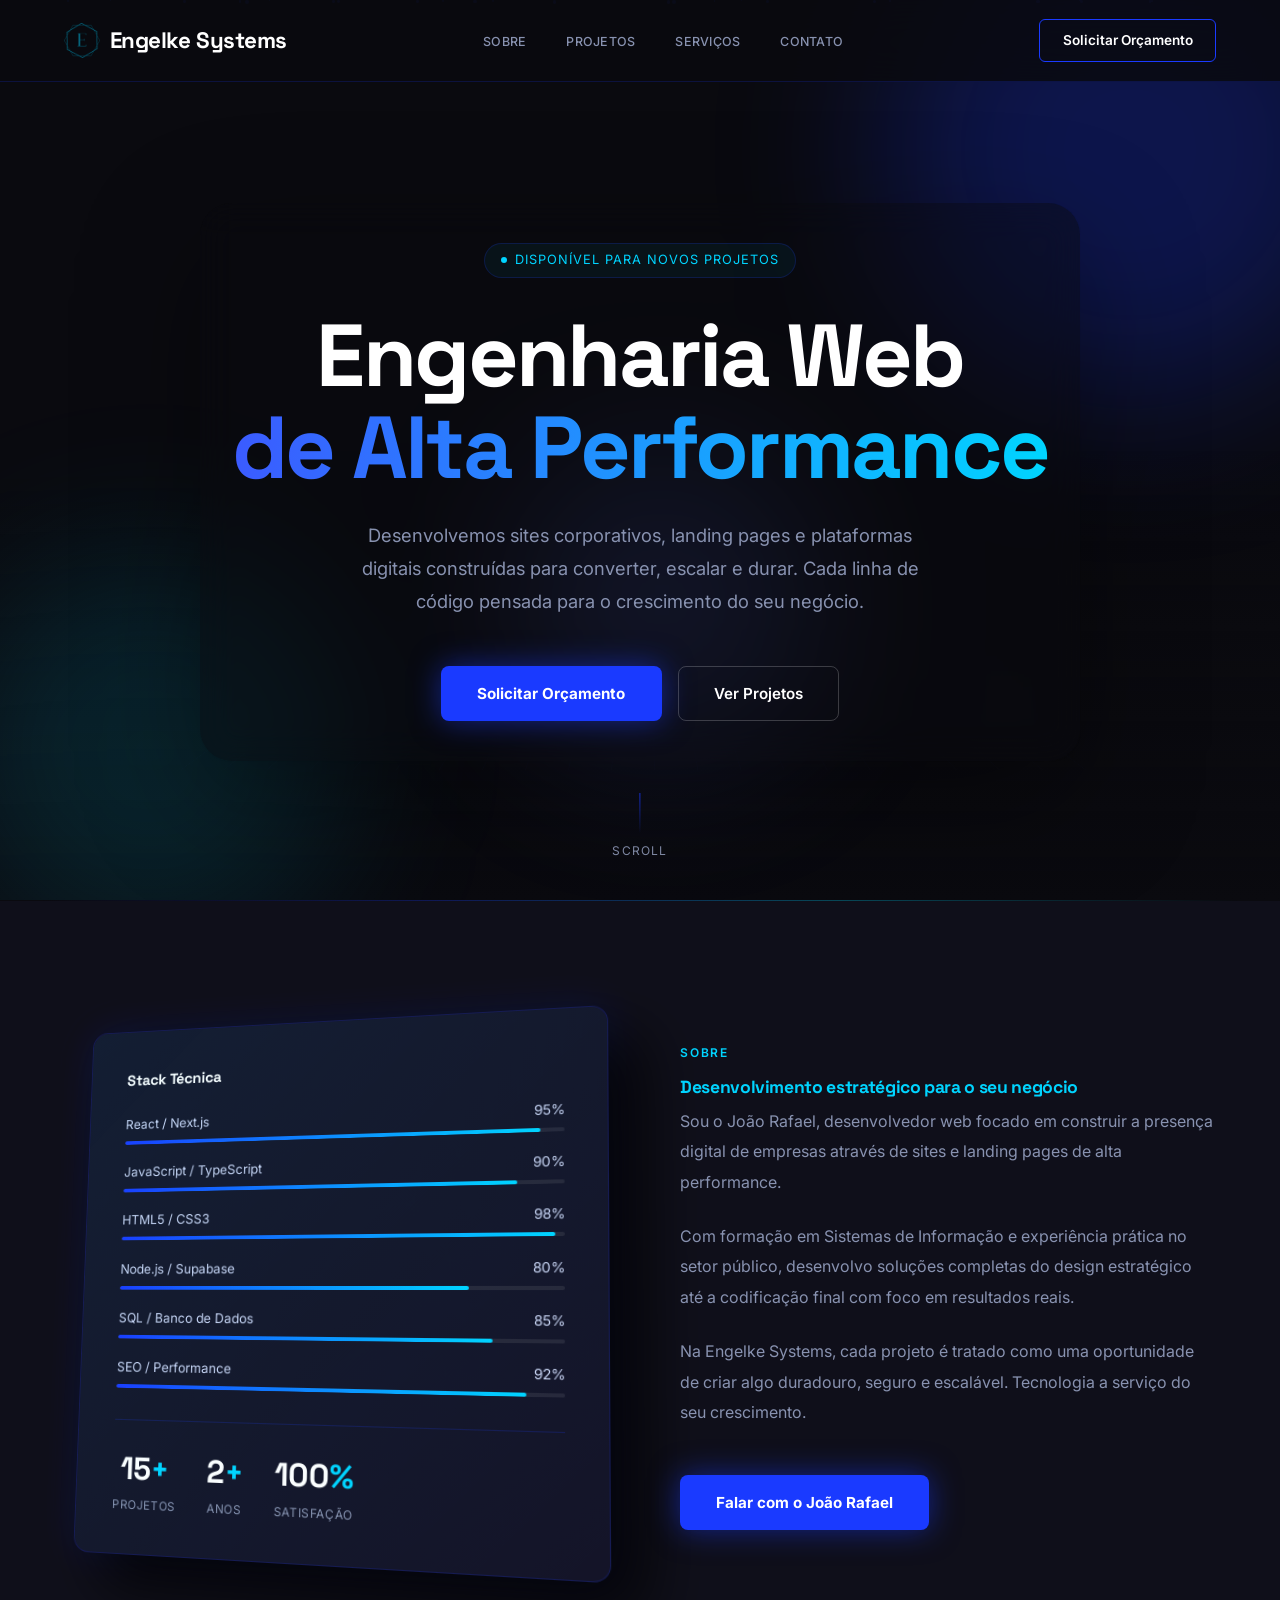
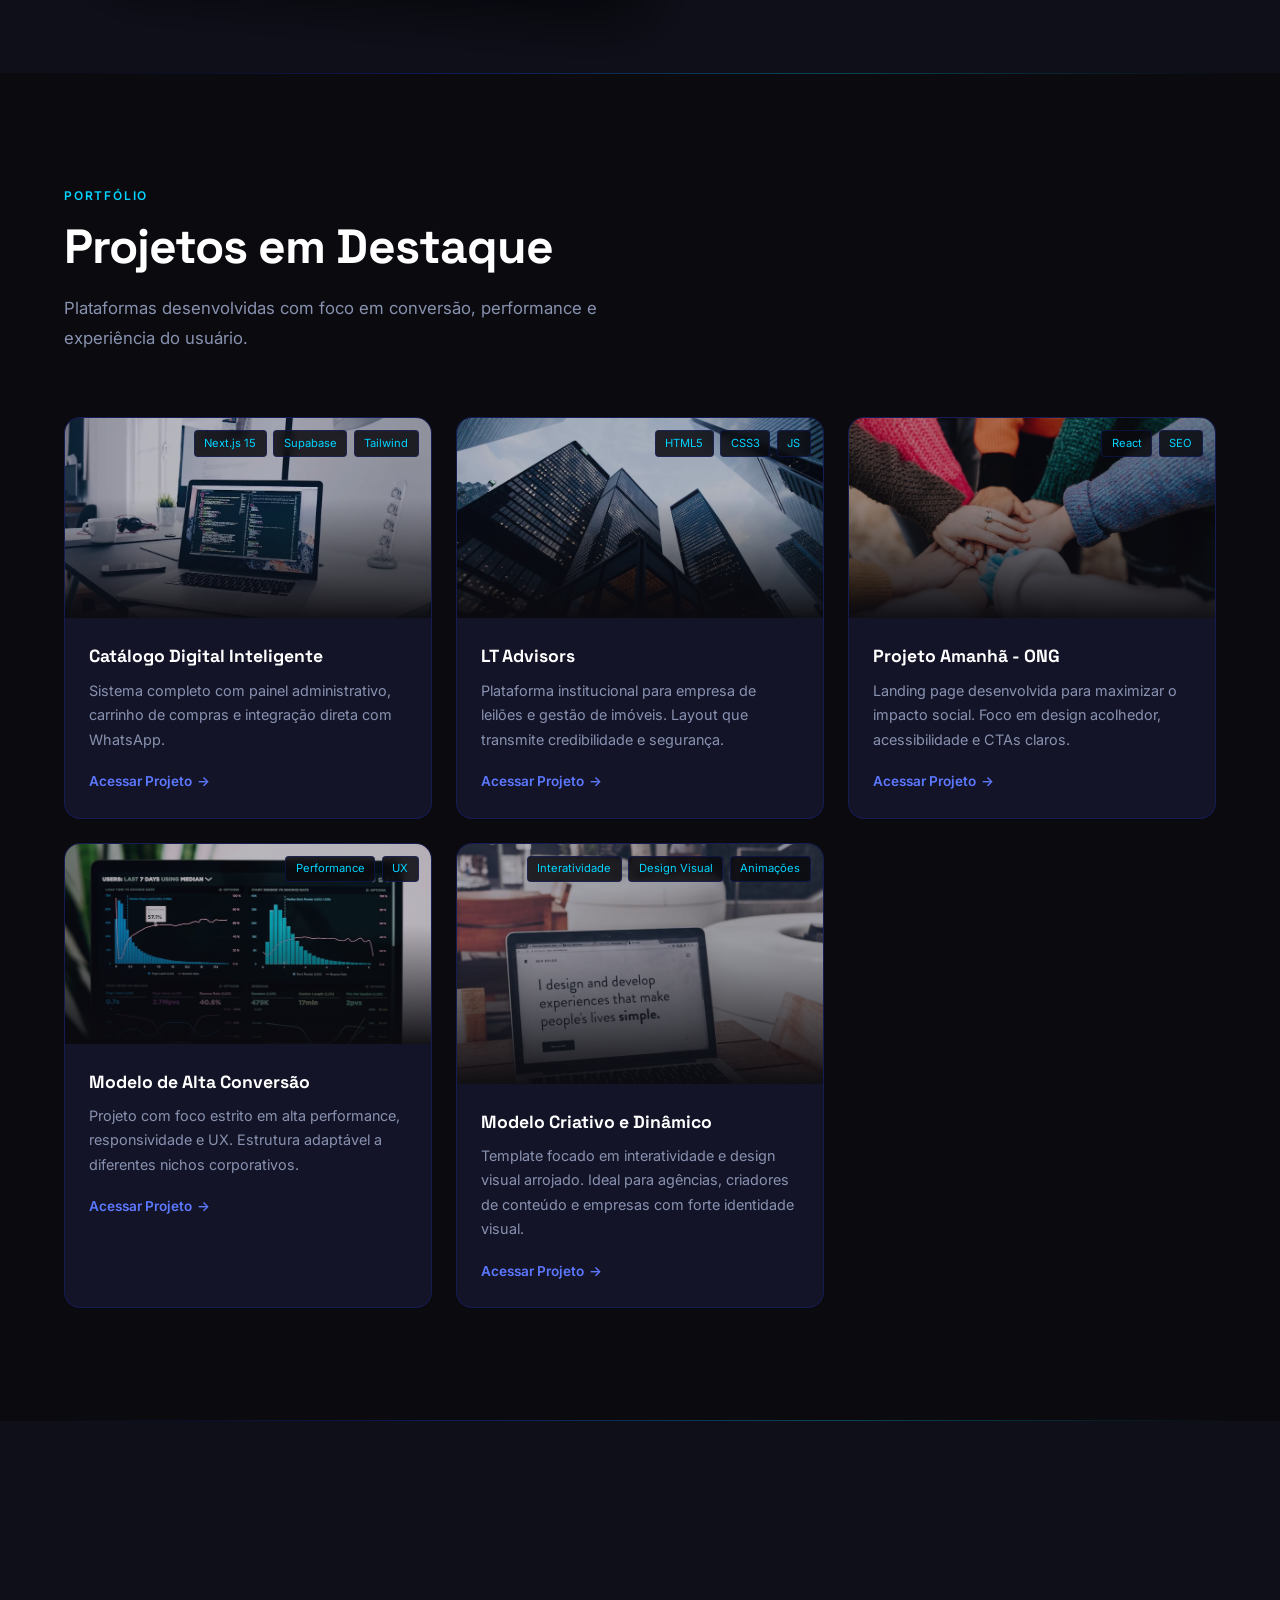
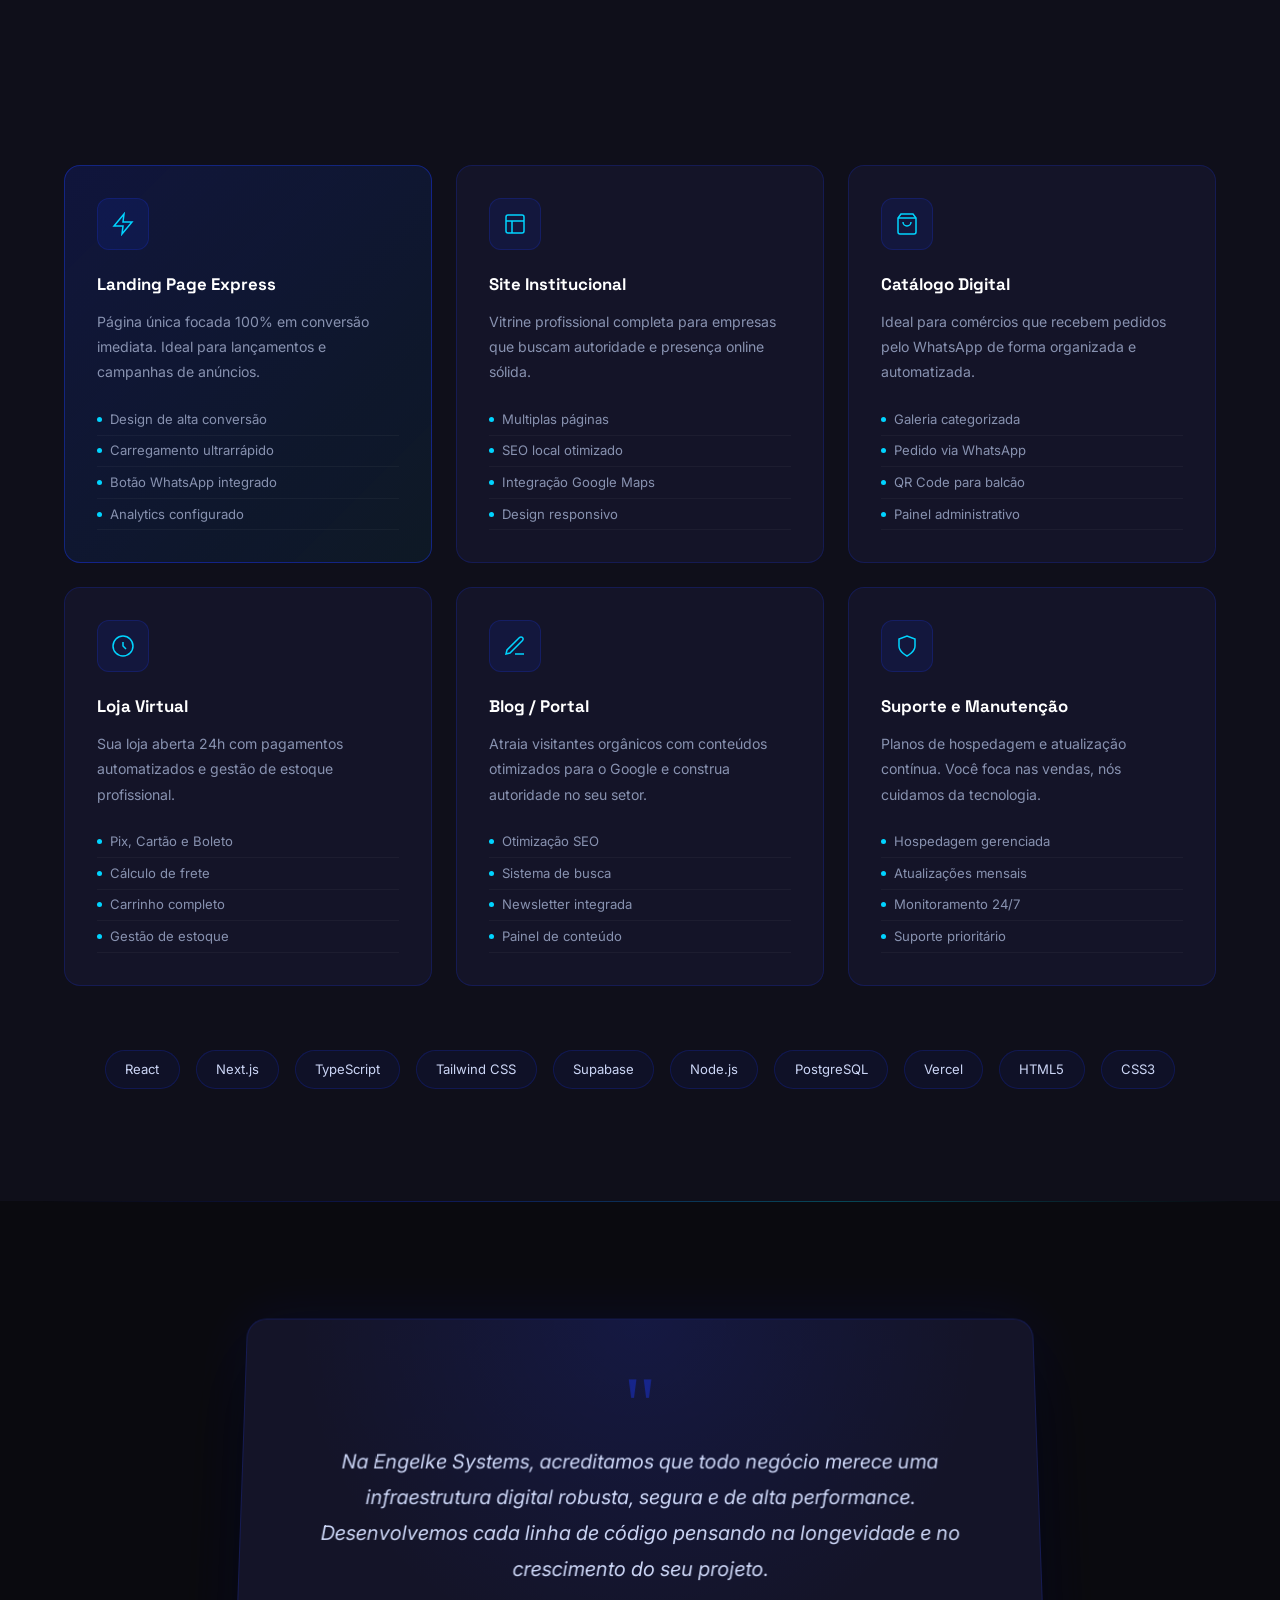
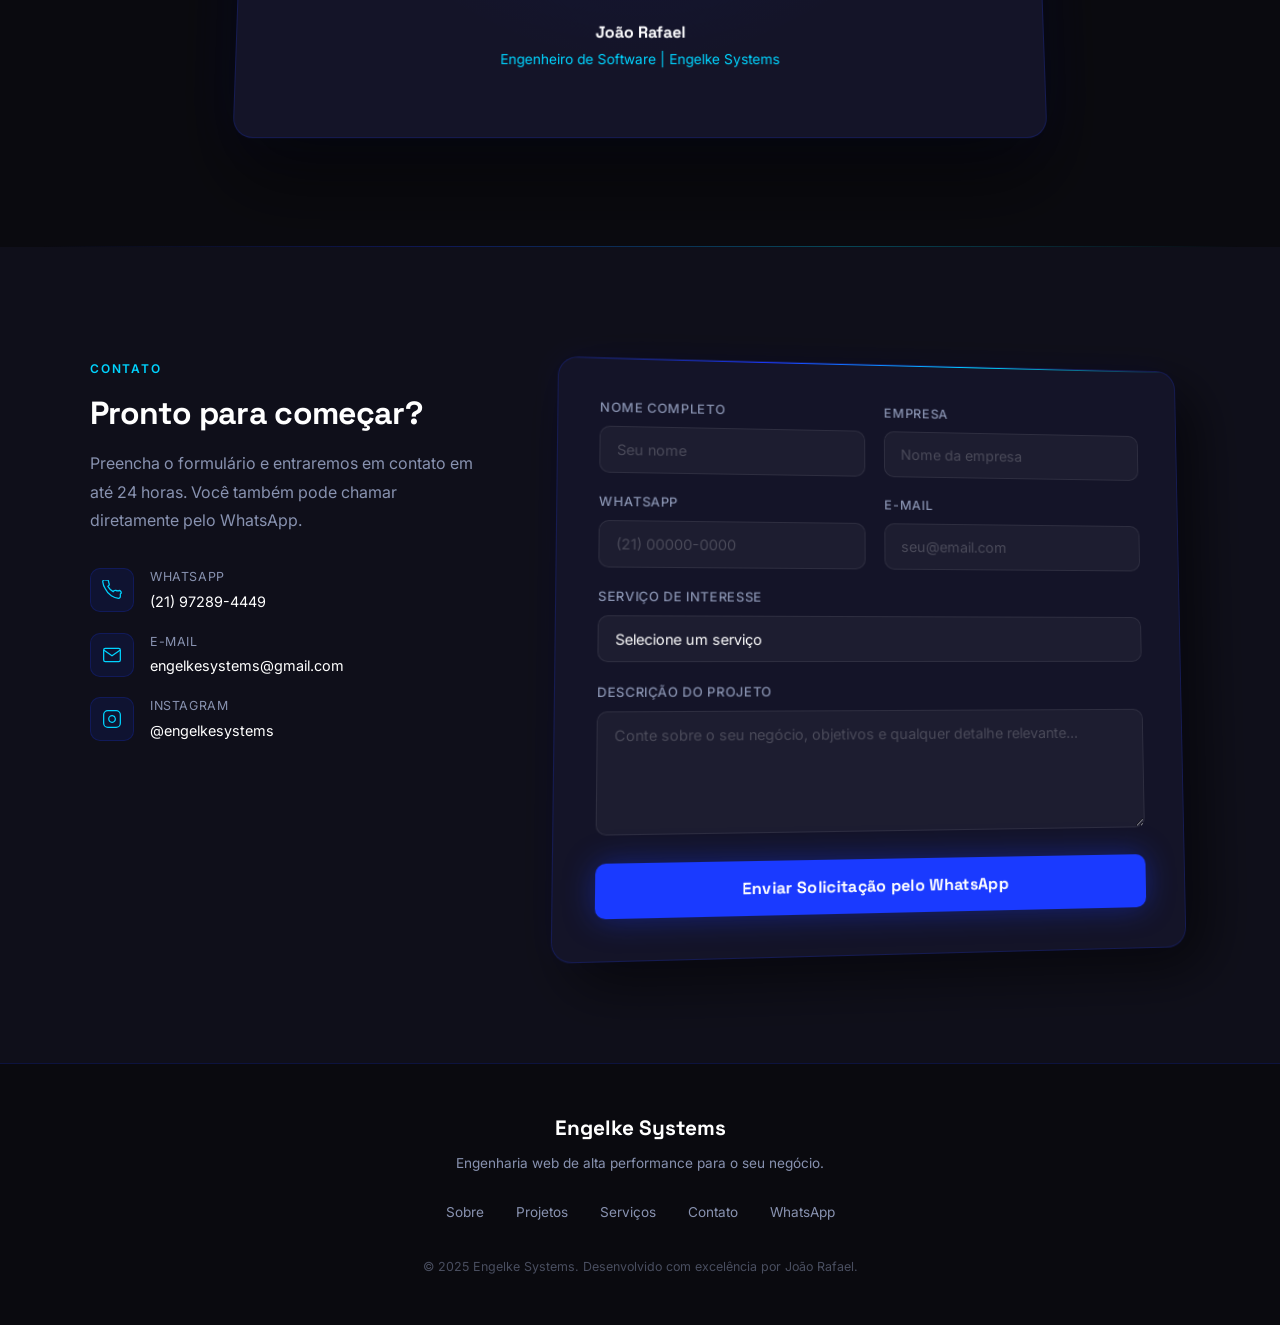
==== commit 0d17669e: "." ====
--- a/index.html
+++ b/index.html
@@ -7,7 +7,7 @@
 <title>Engelke Systems | Soluções Web de Alta Performance</title>
 <link rel="preconnect" href="https://fonts.googleapis.com">
 <link href="https://fonts.googleapis.com/css2?family=Inter:wght@300;400;500;600;700;800;900&family=Space+Grotesk:wght@300;400;500;600;700&display=swap" rel="stylesheet">
-<link rel="icon" href="assets/images/favicon.ico" type="image/x-icon">
+<link rel="icon" href="assets/img/favicon.ico" type="image/x-icon">
 <link rel="stylesheet" href="assets/styles.css">
 </head>
 <body>
@@ -16,8 +16,8 @@
 
 <nav id="navbar">
   <a class="nav-logo" href="#">
-    <div class="logo-mark">ES</div>
-    Engelke Systems
+    <img src="assets/img/logo.png" alt="Engelke Systems" class="nav-logo-img">
+    <span>Engelke Systems</span>
   </a>
   <ul class="nav-links">
     <li><a href="#sobre">Sobre</a></li>
--- a/assets/styles.css
+++ b/assets/styles.css
@@ -45,13 +45,10 @@
   display:flex;align-items:center;gap:.6rem;
   letter-spacing:-0.02em;
 }
-.logo-mark{
-  width:34px;height:34px;
-  background:linear-gradient(135deg,var(--blue),var(--cyan));
-  border-radius:8px;
-  display:flex;align-items:center;justify-content:center;
-  font-size:.85rem;font-weight:900;color:#fff;
-  box-shadow:0 0 20px var(--glow);
+.nav-logo-img{
+  width:36px;
+  height:auto;
+  display:block;
 }
 .nav-links{display:flex;gap:2.5rem;list-style:none}
 .nav-links a{
@@ -107,6 +104,47 @@
 .hero-inner{
   position:relative;z-index:2;
   max-width:900px;text-align:center;
+  background:rgba(10,10,15,.45);
+  padding:2.5rem 2rem;
+  border-radius:32px;
+  box-shadow:0 40px 120px rgba(0,0,0,.35);
+  backdrop-filter:blur(18px);
+  overflow:hidden;
+}
+.hero-video{
+  position:absolute;inset:0;
+  z-index:1;
+  pointer-events:none;
+  background:
+    radial-gradient(circle at 18% 20%, rgba(0,212,255,.22), transparent 18%),
+    radial-gradient(circle at 82% 15%, rgba(92,120,255,.18), transparent 16%),
+    radial-gradient(circle at 50% 75%, rgba(255,255,255,.06), transparent 20%);
+}
+.hero-video::after{
+  content:'';
+  position:absolute;inset:0;
+  background-image:
+    linear-gradient(90deg, rgba(255,255,255,.05) 1px, transparent 1px),
+    linear-gradient(180deg, rgba(255,255,255,.05) 1px, transparent 1px);
+  background-size:120px 120px, 120px 120px;
+  opacity:.7;
+  transform:translateZ(0);
+  animation:heroVideoGrid 12s linear infinite;
+}
+.hero-video::before{
+  content:'';
+  position:absolute;inset:0;
+  background:linear-gradient(135deg, rgba(0,212,255,.12), transparent 35%);
+  opacity:.4;
+  animation:heroVideoGlow 8s ease-in-out infinite;
+}
+@keyframes heroVideoGrid{
+  from{background-position:0 0, 0 0}
+  to{background-position:120px 120px, 120px 120px}
+}
+@keyframes heroVideoGlow{
+  0%,100%{opacity:.35;transform:translateY(0)}
+  50%{opacity:.45;transform:translateY(10px)}
 }
 .hero-badge{
   display:inline-flex;align-items:center;gap:.5rem;
@@ -391,6 +429,7 @@
 .testimonial-role{color:var(--cyan);font-size:.85rem;margin-top:.2rem}
 
 #contato{background:var(--dark)}
+#contactForm{scroll-margin-top:120px;}
 .contact-grid{
   display:grid;grid-template-columns:1fr 1.6fr;gap:5rem;align-items:start;
   max-width:1100px;margin:0 auto;
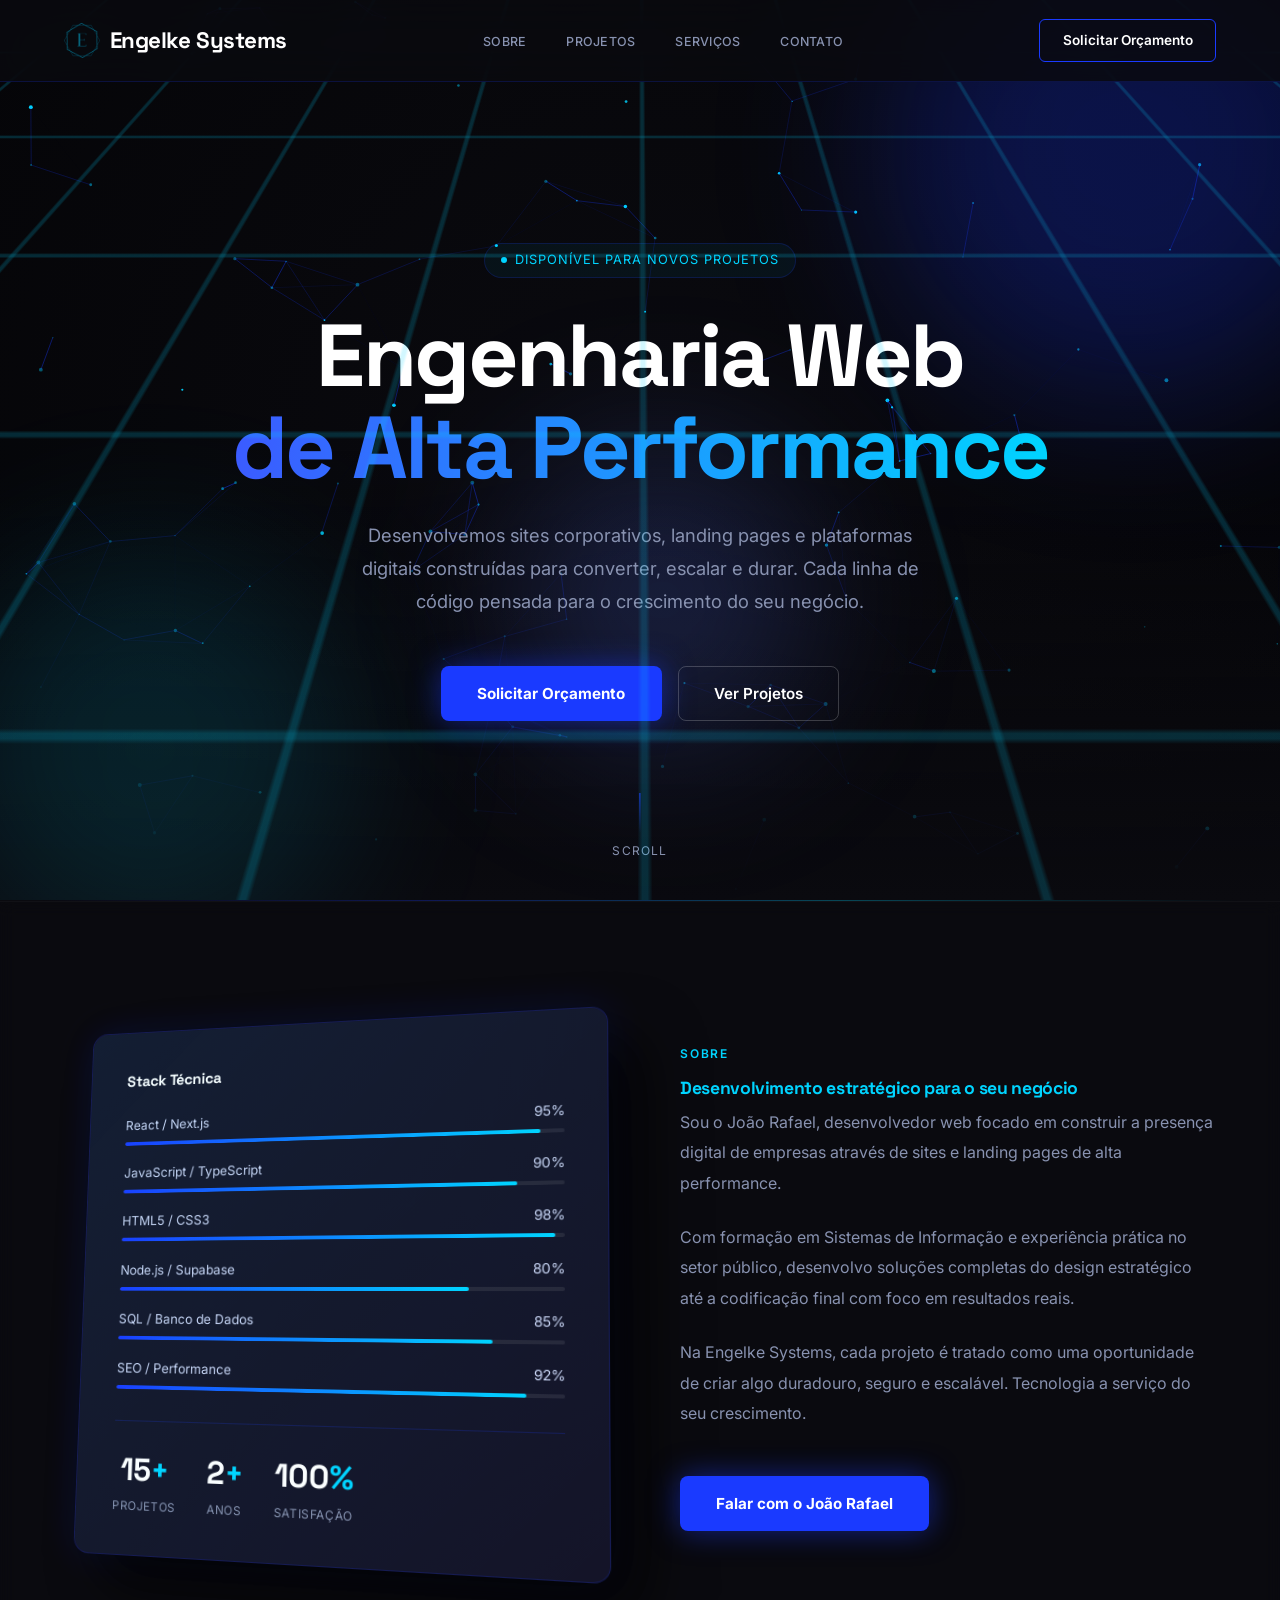
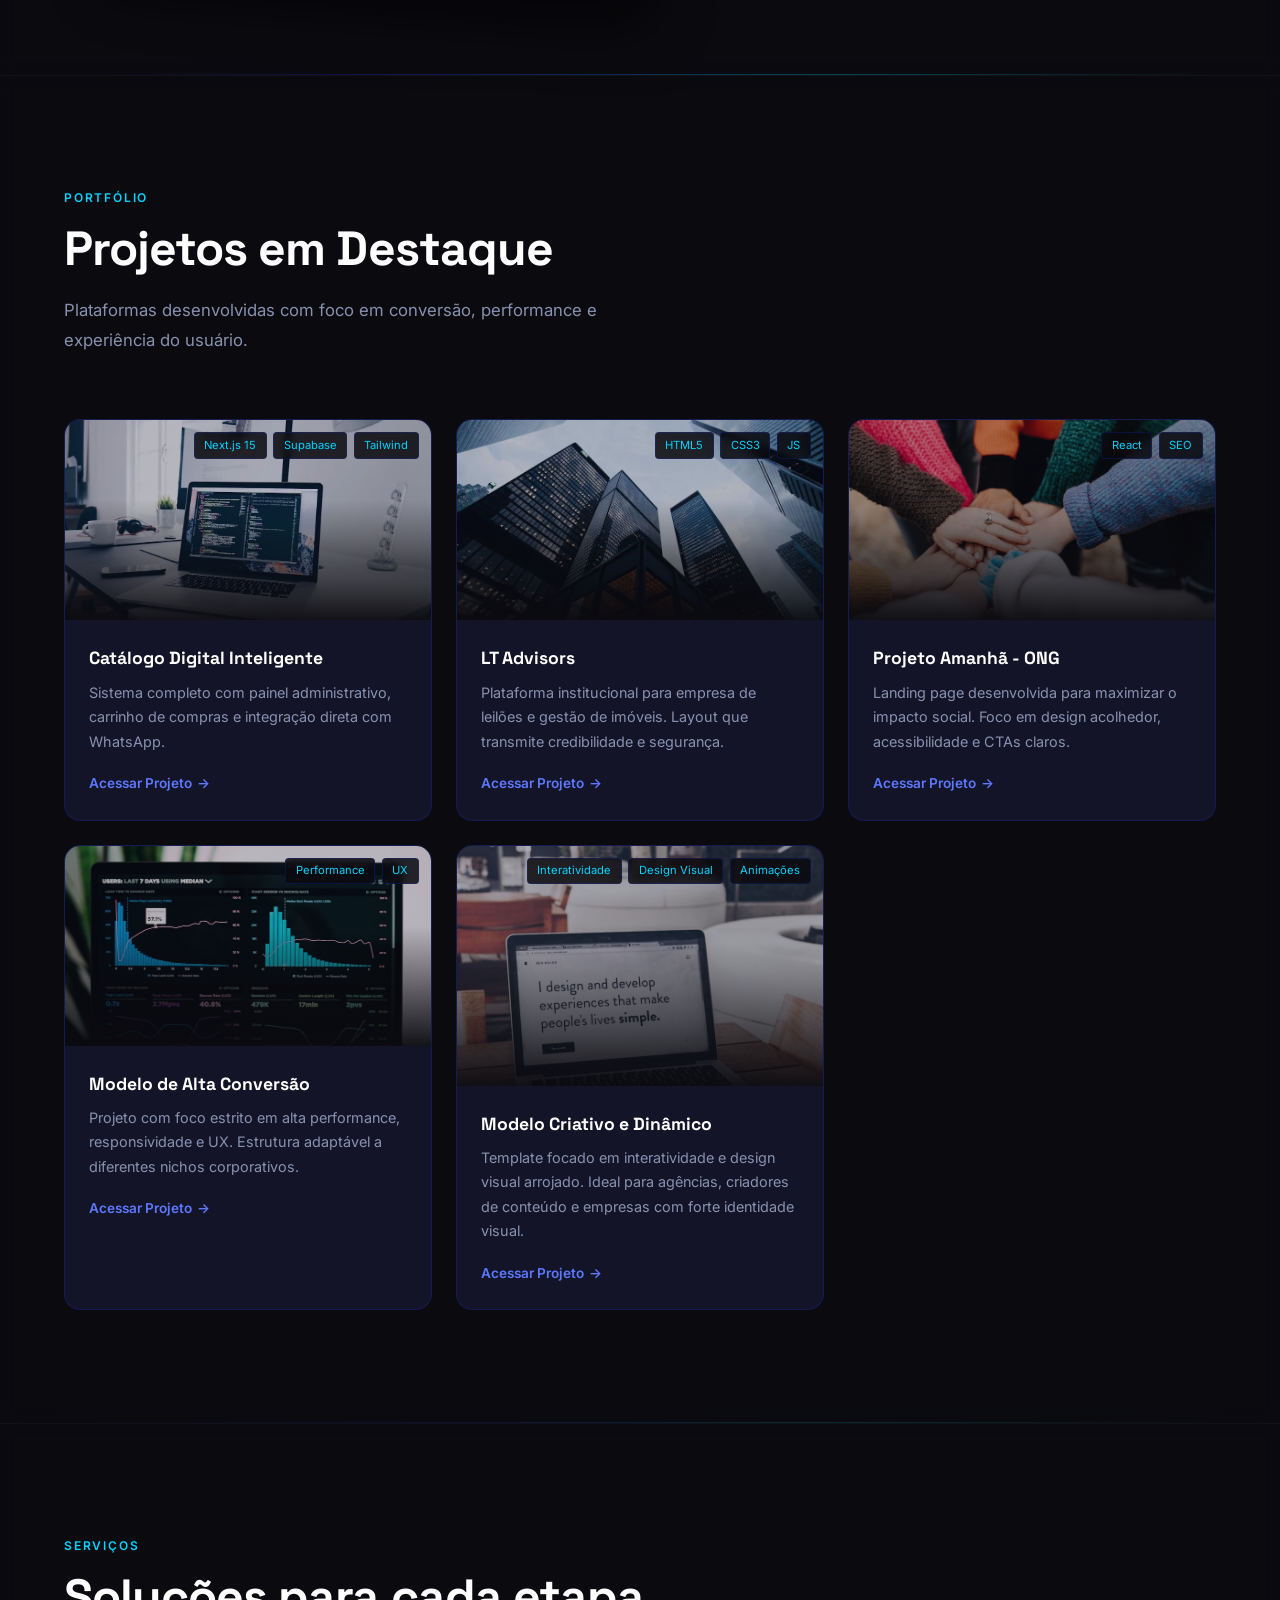
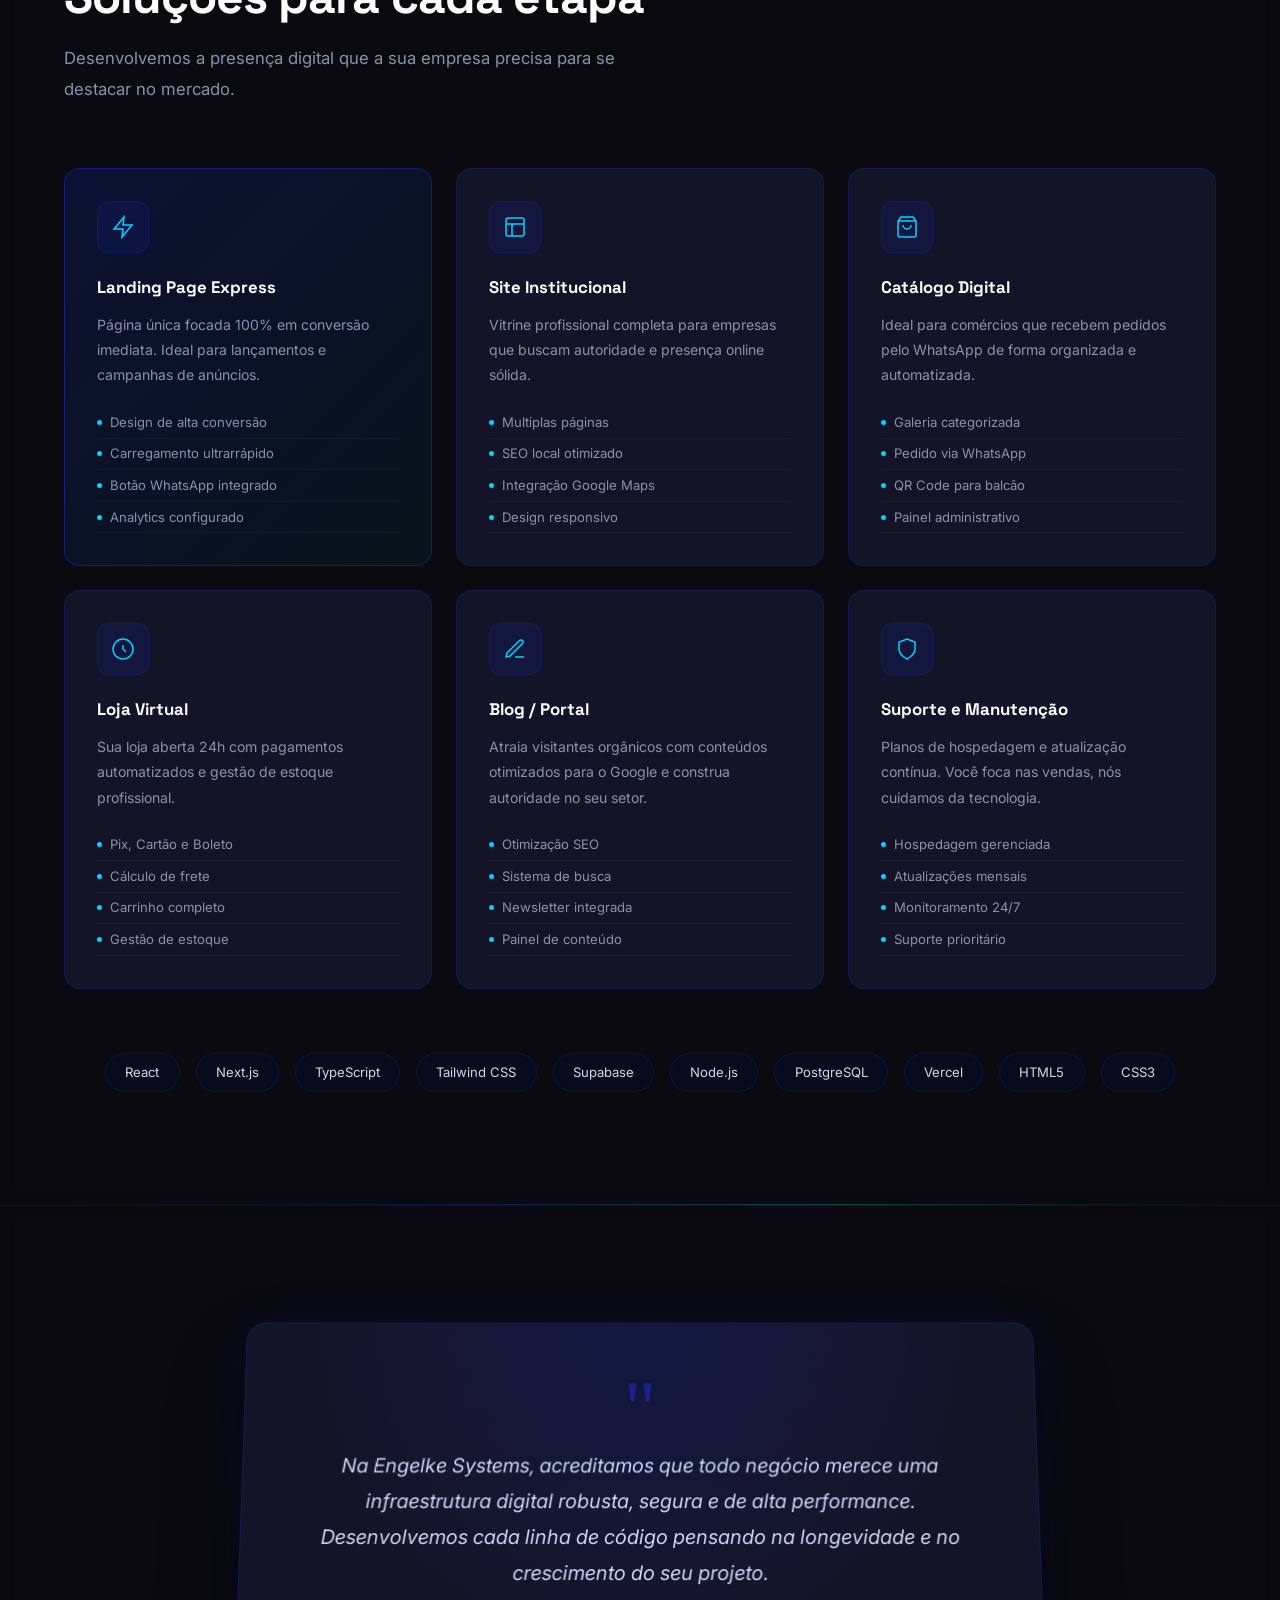
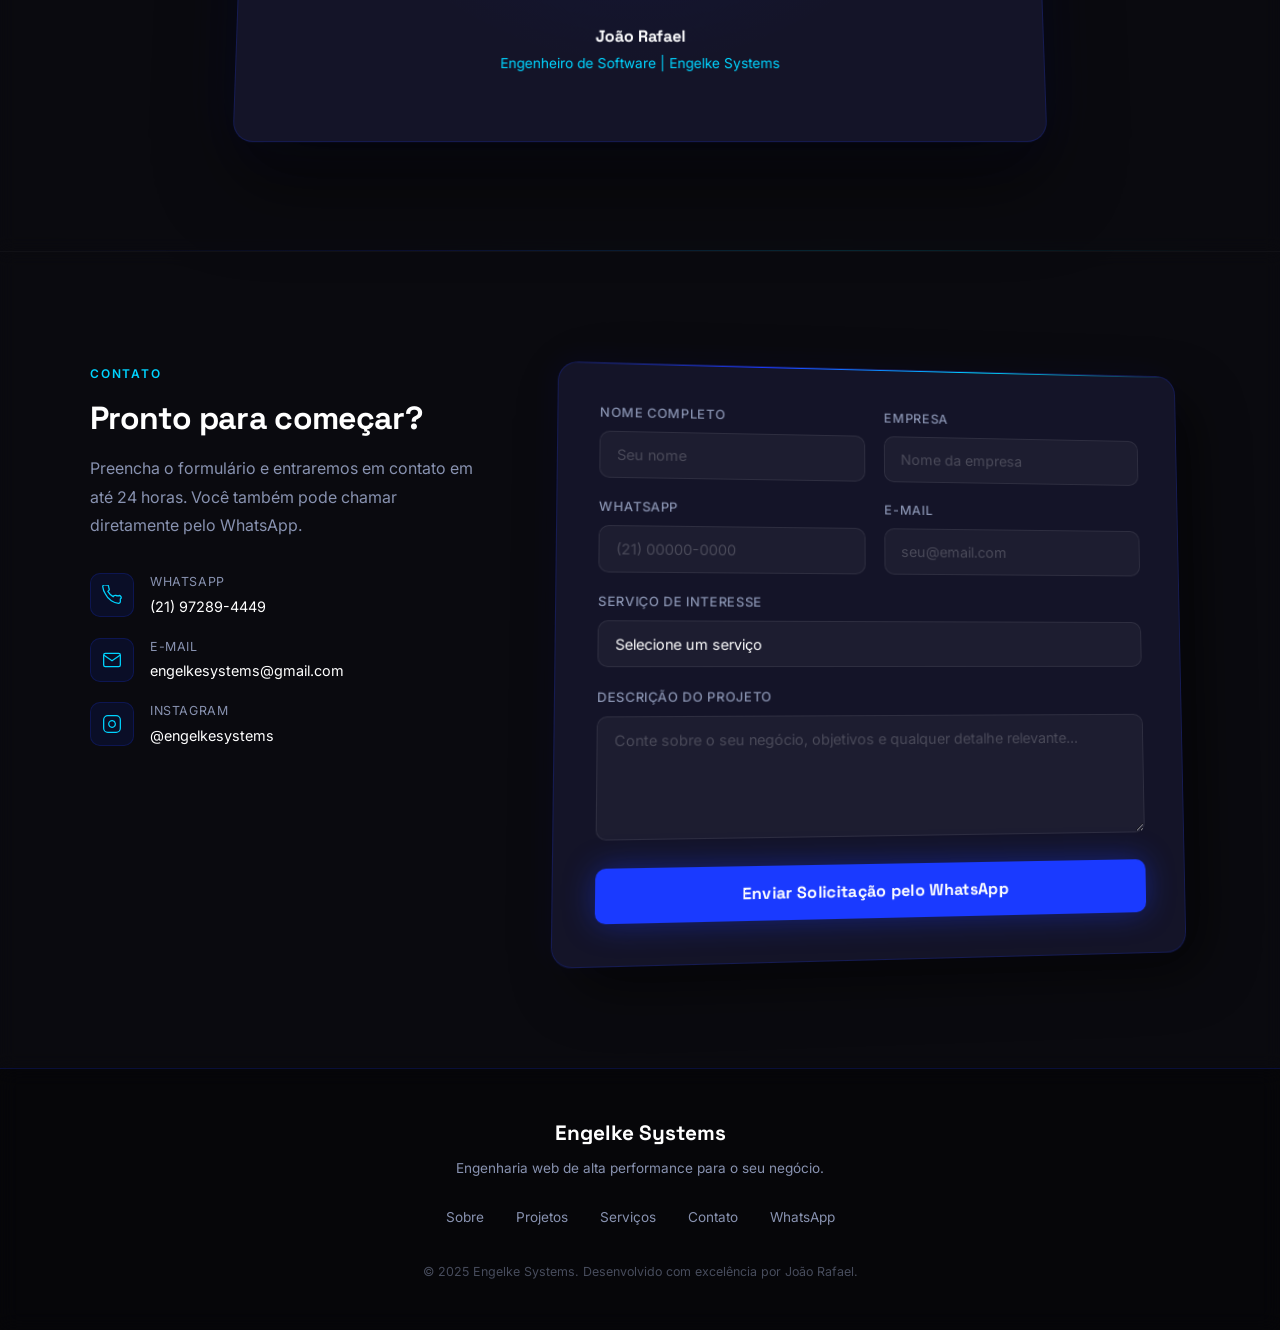
==== commit c3436743: "." ====
--- a/index.html
+++ b/index.html
@@ -12,7 +12,7 @@
 </head>
 <body>
 
-<div id="particles"></div>
+<canvas id="bg-canvas"></canvas>
 
 <nav id="navbar">
   <a class="nav-logo" href="#">
--- a/assets/styles.css
+++ b/assets/styles.css
@@ -71,16 +71,26 @@
   padding:8rem 5% 4rem;
 }
 
-.hero-grid{
-  position:absolute;inset:0;
+.hero-grid {
+  position: absolute;
+  width: 200vw;
+  height: 200vh;
+  left: -50vw;
+  top: -20vh;
   background-image:
-    linear-gradient(rgba(26,58,255,.12) 1px, transparent 1px),
-    linear-gradient(90deg, rgba(26,58,255,.12) 1px, transparent 1px);
-  background-size:60px 60px;
-  transform:perspective(800px) rotateX(60deg) translateY(-40%);
-  transform-origin:center bottom;
-  opacity:.5;
-  pointer-events:none;
+    linear-gradient(rgba(0, 212, 255, 0.25) 2px, transparent 2px),
+    linear-gradient(90deg, rgba(0, 212, 255, 0.25) 2px, transparent 2px);
+  background-size: 80px 80px;
+  transform-origin: center top;
+  transform: perspective(1000px) rotateX(75deg) translateY(0);
+  animation: planeMove 4s linear infinite;
+  opacity: 0.7;
+  pointer-events: none;
+}
+
+@keyframes planeMove {
+  0% { transform: perspective(1000px) rotateX(75deg) translateY(0); }
+  100% { transform: perspective(1000px) rotateX(75deg) translateY(80px); }
 }
 .hero-grid-fade{
   position:absolute;bottom:0;left:0;right:0;height:50%;
@@ -104,47 +114,6 @@
 .hero-inner{
   position:relative;z-index:2;
   max-width:900px;text-align:center;
-  background:rgba(10,10,15,.45);
-  padding:2.5rem 2rem;
-  border-radius:32px;
-  box-shadow:0 40px 120px rgba(0,0,0,.35);
-  backdrop-filter:blur(18px);
-  overflow:hidden;
-}
-.hero-video{
-  position:absolute;inset:0;
-  z-index:1;
-  pointer-events:none;
-  background:
-    radial-gradient(circle at 18% 20%, rgba(0,212,255,.22), transparent 18%),
-    radial-gradient(circle at 82% 15%, rgba(92,120,255,.18), transparent 16%),
-    radial-gradient(circle at 50% 75%, rgba(255,255,255,.06), transparent 20%);
-}
-.hero-video::after{
-  content:'';
-  position:absolute;inset:0;
-  background-image:
-    linear-gradient(90deg, rgba(255,255,255,.05) 1px, transparent 1px),
-    linear-gradient(180deg, rgba(255,255,255,.05) 1px, transparent 1px);
-  background-size:120px 120px, 120px 120px;
-  opacity:.7;
-  transform:translateZ(0);
-  animation:heroVideoGrid 12s linear infinite;
-}
-.hero-video::before{
-  content:'';
-  position:absolute;inset:0;
-  background:linear-gradient(135deg, rgba(0,212,255,.12), transparent 35%);
-  opacity:.4;
-  animation:heroVideoGlow 8s ease-in-out infinite;
-}
-@keyframes heroVideoGrid{
-  from{background-position:0 0, 0 0}
-  to{background-position:120px 120px, 120px 120px}
-}
-@keyframes heroVideoGlow{
-  0%,100%{opacity:.35;transform:translateY(0)}
-  50%{opacity:.45;transform:translateY(10px)}
 }
 .hero-badge{
   display:inline-flex;align-items:center;gap:.5rem;
@@ -429,7 +398,6 @@
 .testimonial-role{color:var(--cyan);font-size:.85rem;margin-top:.2rem}
 
 #contato{background:var(--dark)}
-#contactForm{scroll-margin-top:120px;}
 .contact-grid{
   display:grid;grid-template-columns:1fr 1.6fr;gap:5rem;align-items:start;
   max-width:1100px;margin:0 auto;
@@ -600,3 +568,32 @@
   background:rgba(26,58,255,.15);color:var(--white);
   border-color:rgba(26,58,255,.5);transform:translateY(-3px);
 }
+/* --- FUNDO CANVAS 3D --- */
+#bg-canvas {
+  position: fixed;
+  top: 0;
+  left: 0;
+  width: 100vw;
+  height: 100vh;
+  z-index: 0;
+  pointer-events: none;
+  background: radial-gradient(circle at center, #0a0a0f 0%, #050508 100%);
+}
+
+/* --- EFEITO GLASSMORPHISM NAS SEÇÕES PARA VER O FUNDO --- */
+/* Para que o fundo 3D seja visto o tempo todo, vamos deixar as seções translúcidas */
+#sobre, #projetos, #servicos, #depoimento, #contato {
+  background: rgba(10, 10, 15, 0.6) !important;
+  backdrop-filter: blur(8px);
+  -webkit-backdrop-filter: blur(8px);
+  border-top: 1px solid rgba(255, 255, 255, 0.03);
+  position: relative;
+  z-index: 1;
+}
+
+footer {
+  background: rgba(5, 5, 8, 0.8) !important;
+  backdrop-filter: blur(10px);
+  position: relative;
+  z-index: 1;
+}
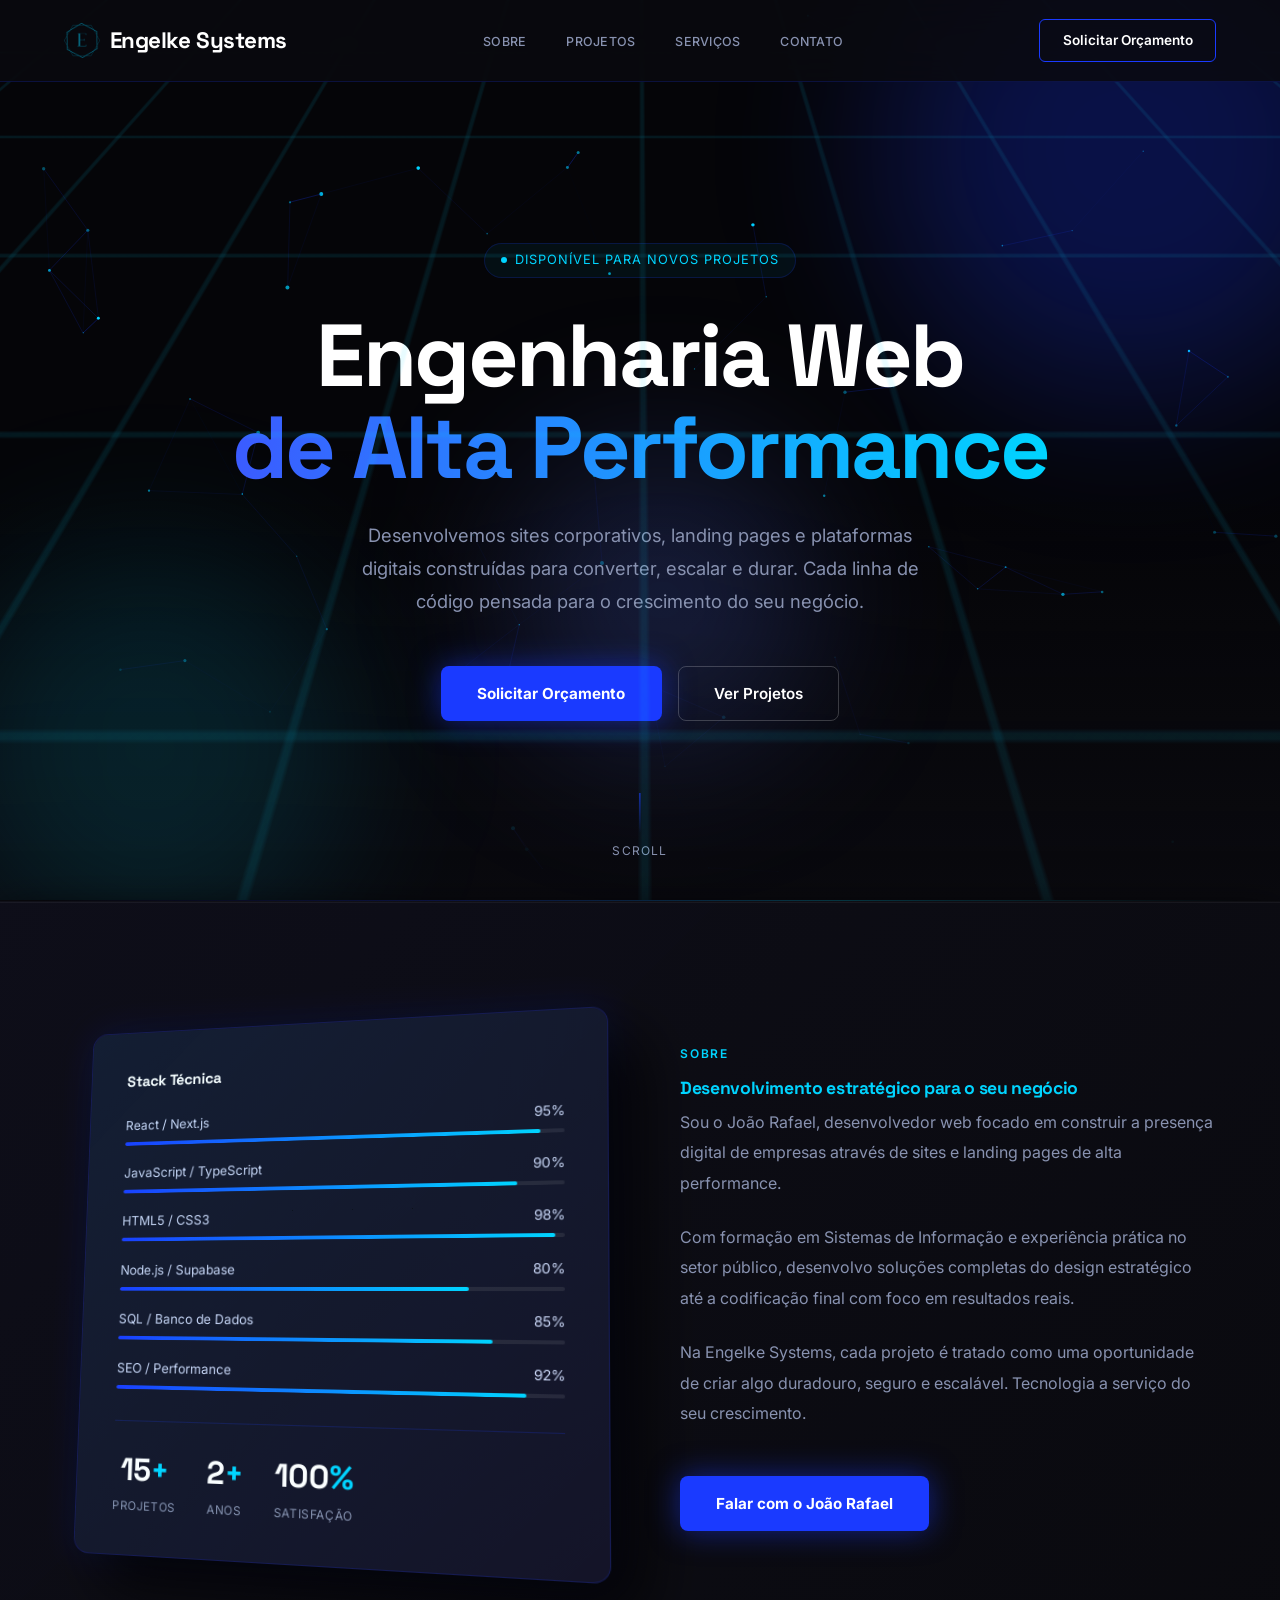
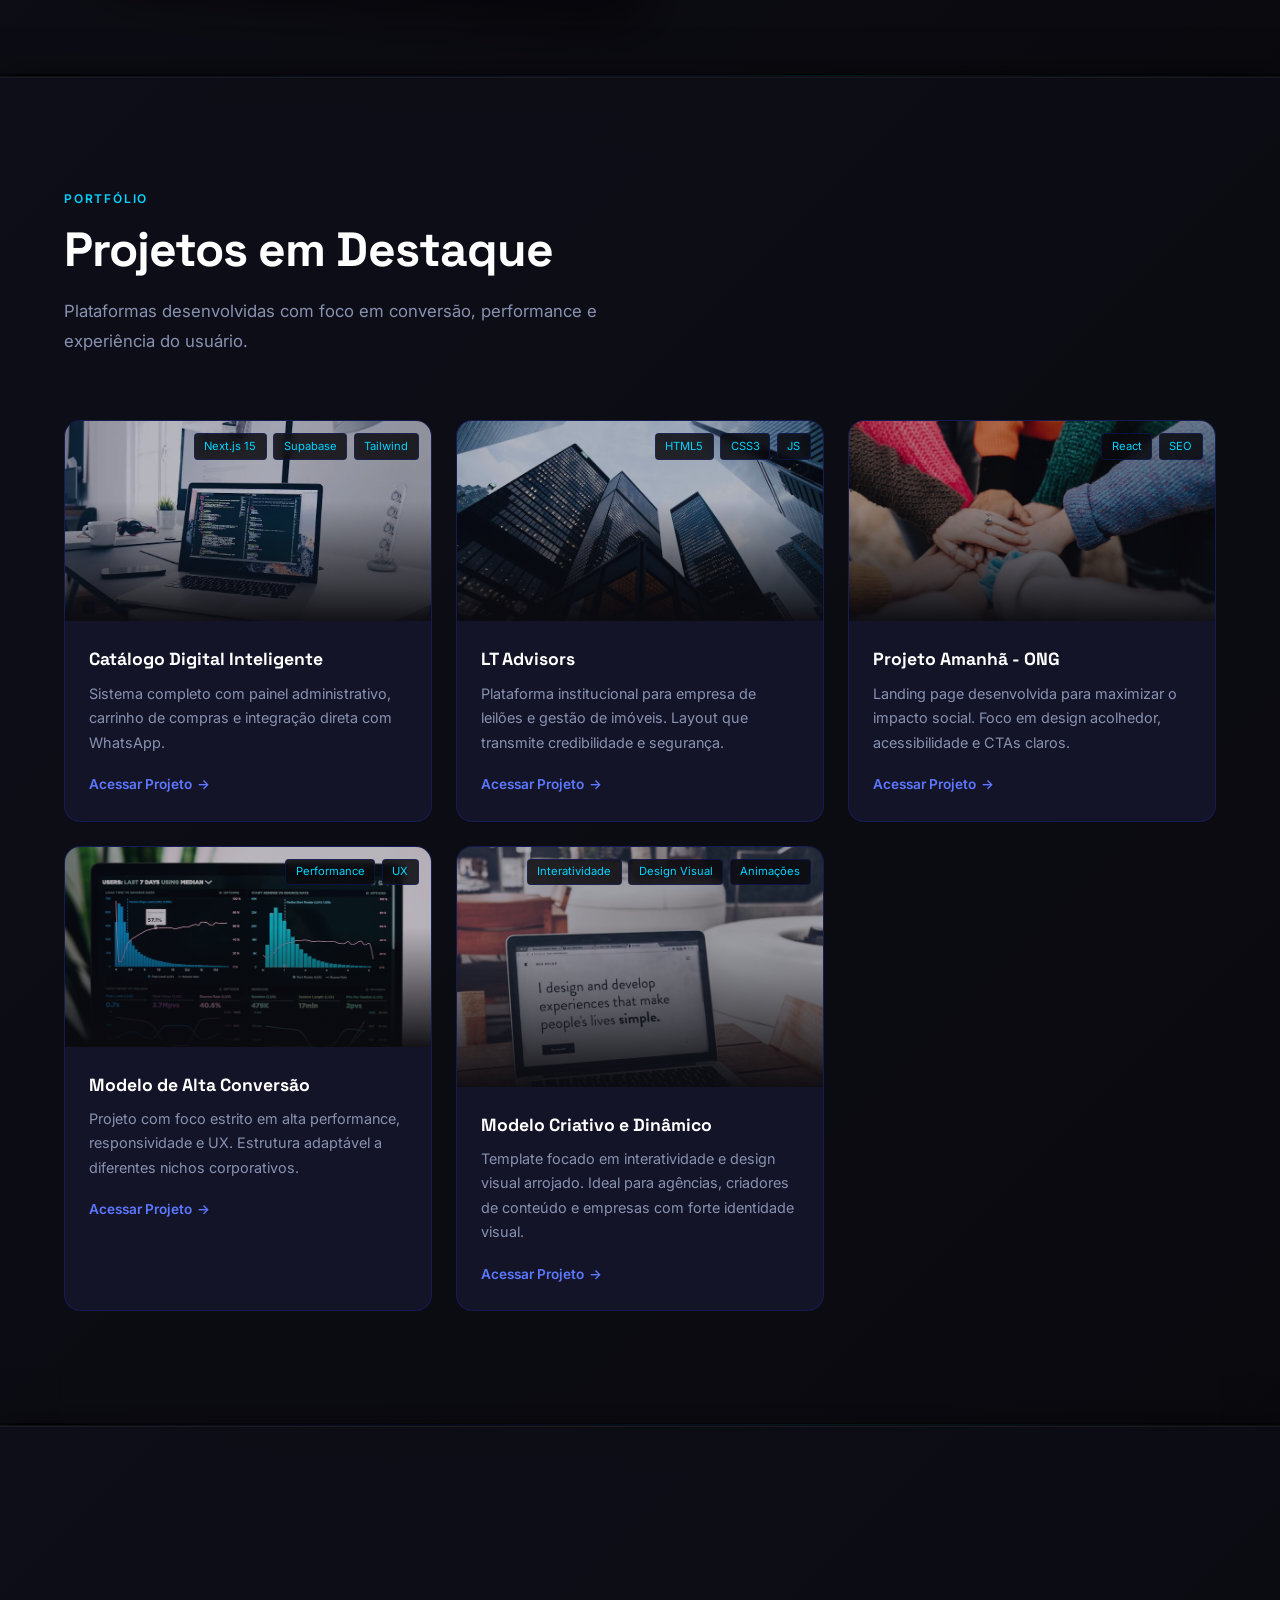
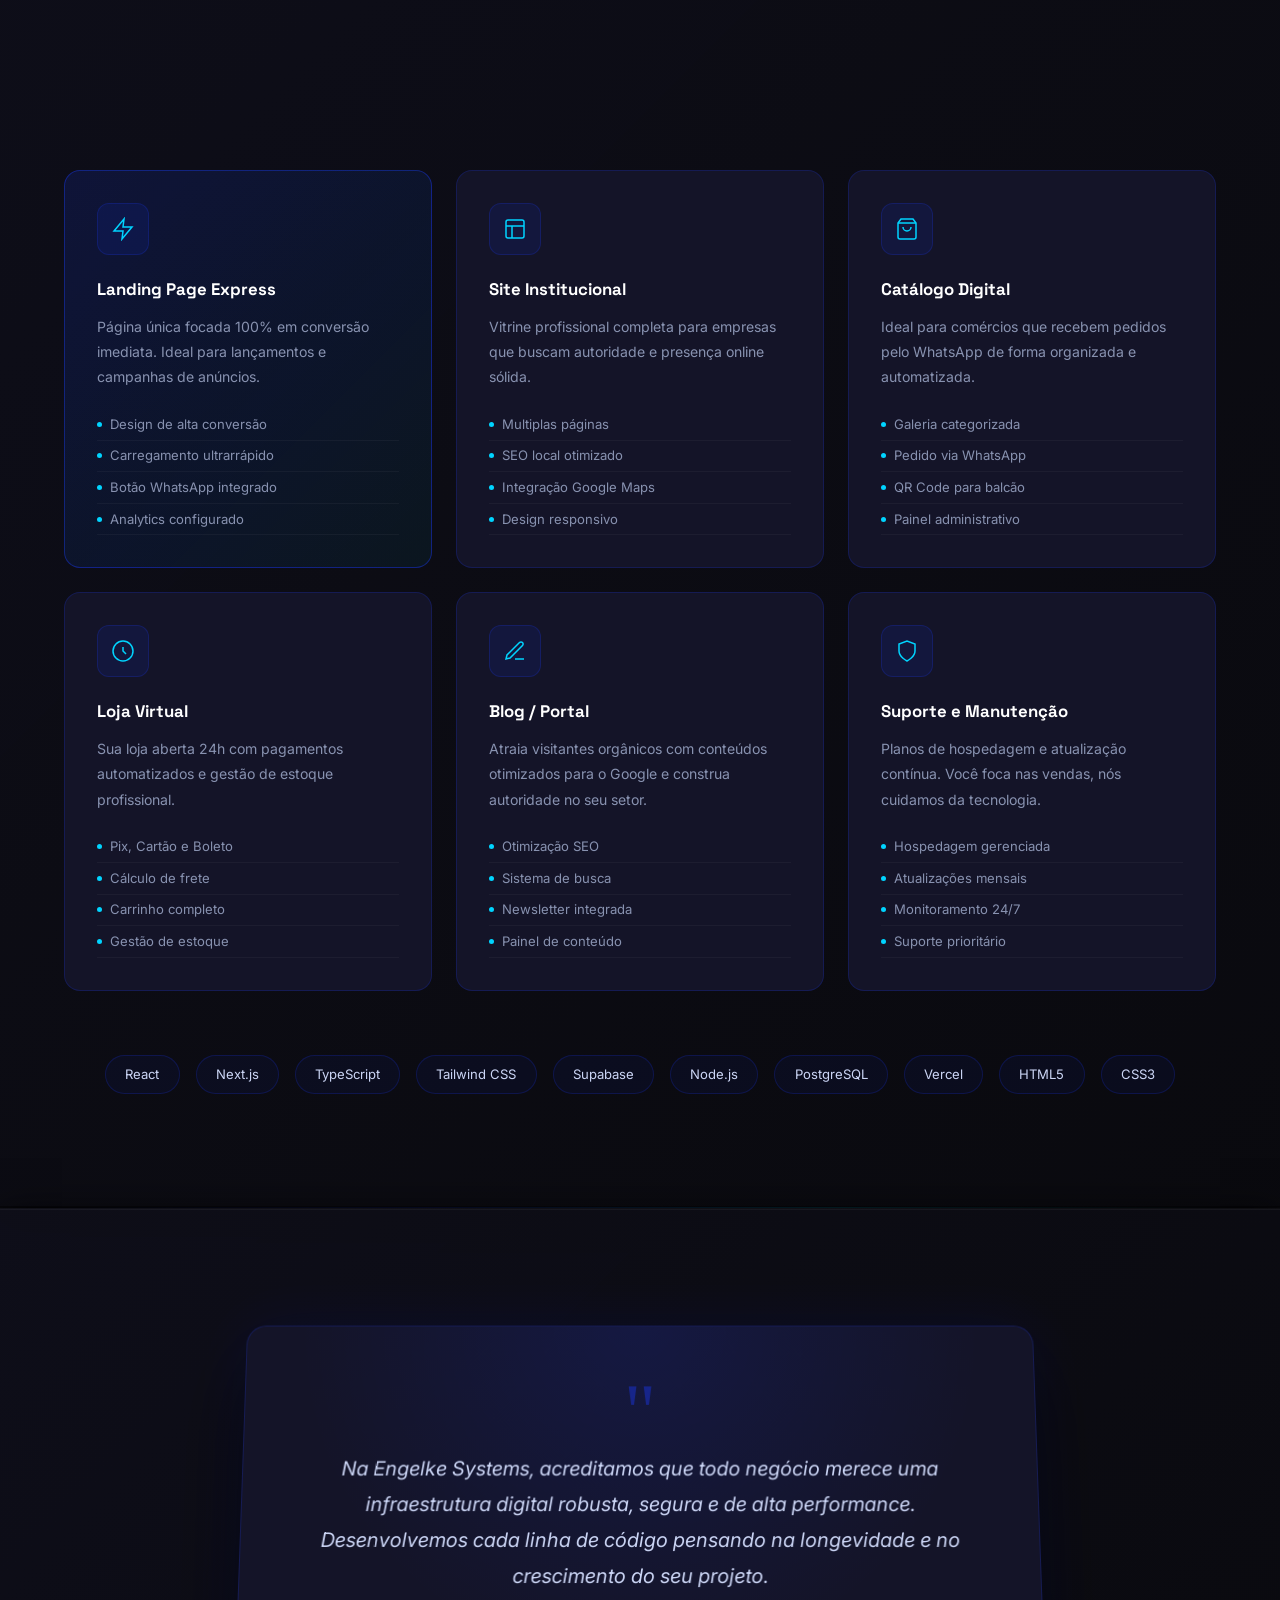
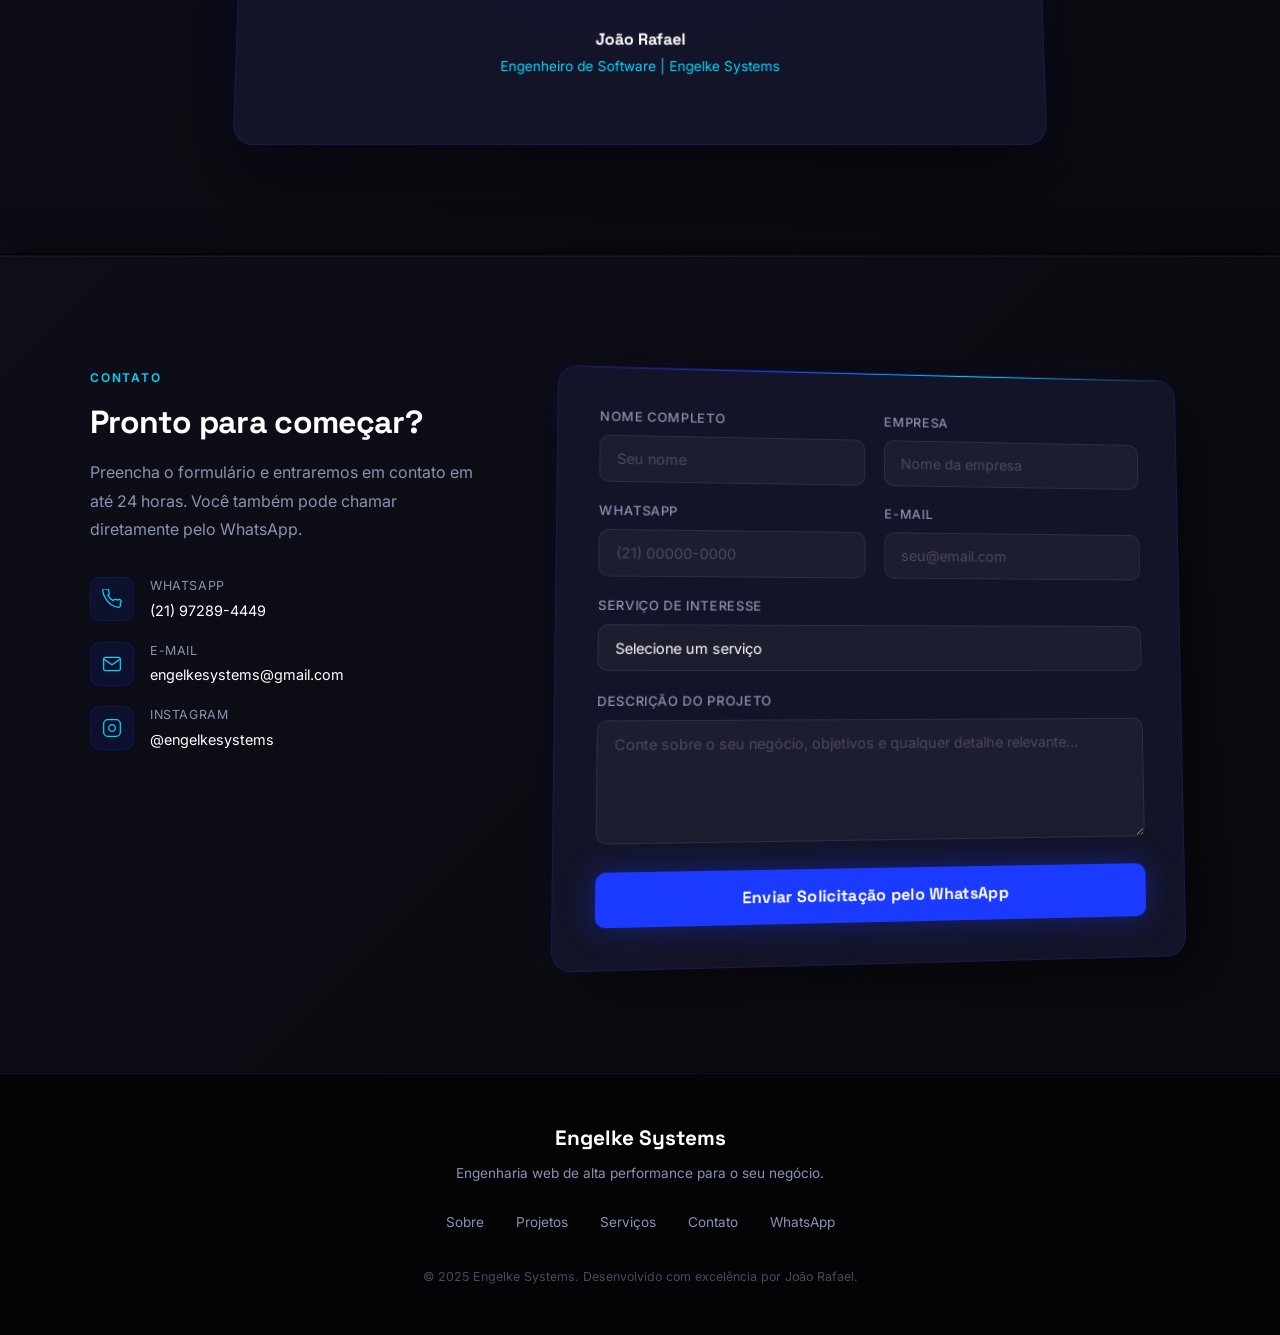
==== commit e7681fe1: "." ====
--- a/index.html
+++ b/index.html
@@ -2,7 +2,7 @@
 <html lang="pt-BR">
 <head>
 <meta charset="UTF-8">
-<meta name="viewport" content="width=device-width, initial-scale=1.0">
+<meta name="viewport" content="width=device-width, initial-scale=1.0, maximum-scale=1.0, minimum-scale=1.0, user-scalable=no">
 <meta name="description" content="Engelke Systems - Desenvolvimento de sites corporativos e landing pages de alta performance. Soluções web profissionais para o seu negócio.">
 <title>Engelke Systems | Soluções Web de Alta Performance</title>
 <link rel="preconnect" href="https://fonts.googleapis.com">
--- a/assets/styles.css
+++ b/assets/styles.css
@@ -568,7 +568,7 @@
   background:rgba(26,58,255,.15);color:var(--white);
   border-color:rgba(26,58,255,.5);transform:translateY(-3px);
 }
-/* --- FUNDO CANVAS 3D --- */
+/* --- FUNDO CANVAS ISOLADO --- */
 #bg-canvas {
   position: fixed;
   top: 0;
@@ -577,23 +577,44 @@
   height: 100vh;
   z-index: 0;
   pointer-events: none;
-  background: radial-gradient(circle at center, #0a0a0f 0%, #050508 100%);
-}
-
-/* --- EFEITO GLASSMORPHISM NAS SEÇÕES PARA VER O FUNDO --- */
-/* Para que o fundo 3D seja visto o tempo todo, vamos deixar as seções translúcidas */
+  transform: translateZ(0); 
+  will-change: transform;
+}
+
+/* --- GRID 3D EM MOVIMENTO (TIPO TRON) --- */
+.hero-grid {
+  position: absolute;
+  width: 200vw;
+  height: 200vh;
+  left: -50vw;
+  top: -20vh;
+  background-image:
+    linear-gradient(rgba(0, 212, 255, 0.15) 2px, transparent 2px),
+    linear-gradient(90deg, rgba(0, 212, 255, 0.15) 2px, transparent 2px);
+  background-size: 80px 80px;
+  transform-origin: center top;
+  transform: perspective(1000px) rotateX(75deg) translateY(0);
+  animation: planeMove 4s linear infinite;
+  opacity: 0.6;
+  pointer-events: none;
+}
+
+@keyframes planeMove {
+  0% { transform: perspective(1000px) rotateX(75deg) translateY(0); }
+  100% { transform: perspective(1000px) rotateX(75deg) translateY(80px); }
+}
+
 #sobre, #projetos, #servicos, #depoimento, #contato {
-  background: rgba(10, 10, 15, 0.6) !important;
-  backdrop-filter: blur(8px);
-  -webkit-backdrop-filter: blur(8px);
-  border-top: 1px solid rgba(255, 255, 255, 0.03);
+  background: linear-gradient(135deg, rgba(15, 15, 26, 0.92), rgba(10, 10, 15, 0.96)) !important;
+  box-shadow: 0 10px 40px rgba(0, 0, 0, 0.8), inset 0 1px 0 rgba(255, 255, 255, 0.05);
+  border-top: 1px solid rgba(255, 255, 255, 0.02);
+  border-bottom: 1px solid rgba(0, 0, 0, 0.5);
   position: relative;
   z-index: 1;
 }
 
 footer {
-  background: rgba(5, 5, 8, 0.8) !important;
-  backdrop-filter: blur(10px);
+  background: rgba(5, 5, 8, 0.98) !important;
   position: relative;
   z-index: 1;
 }
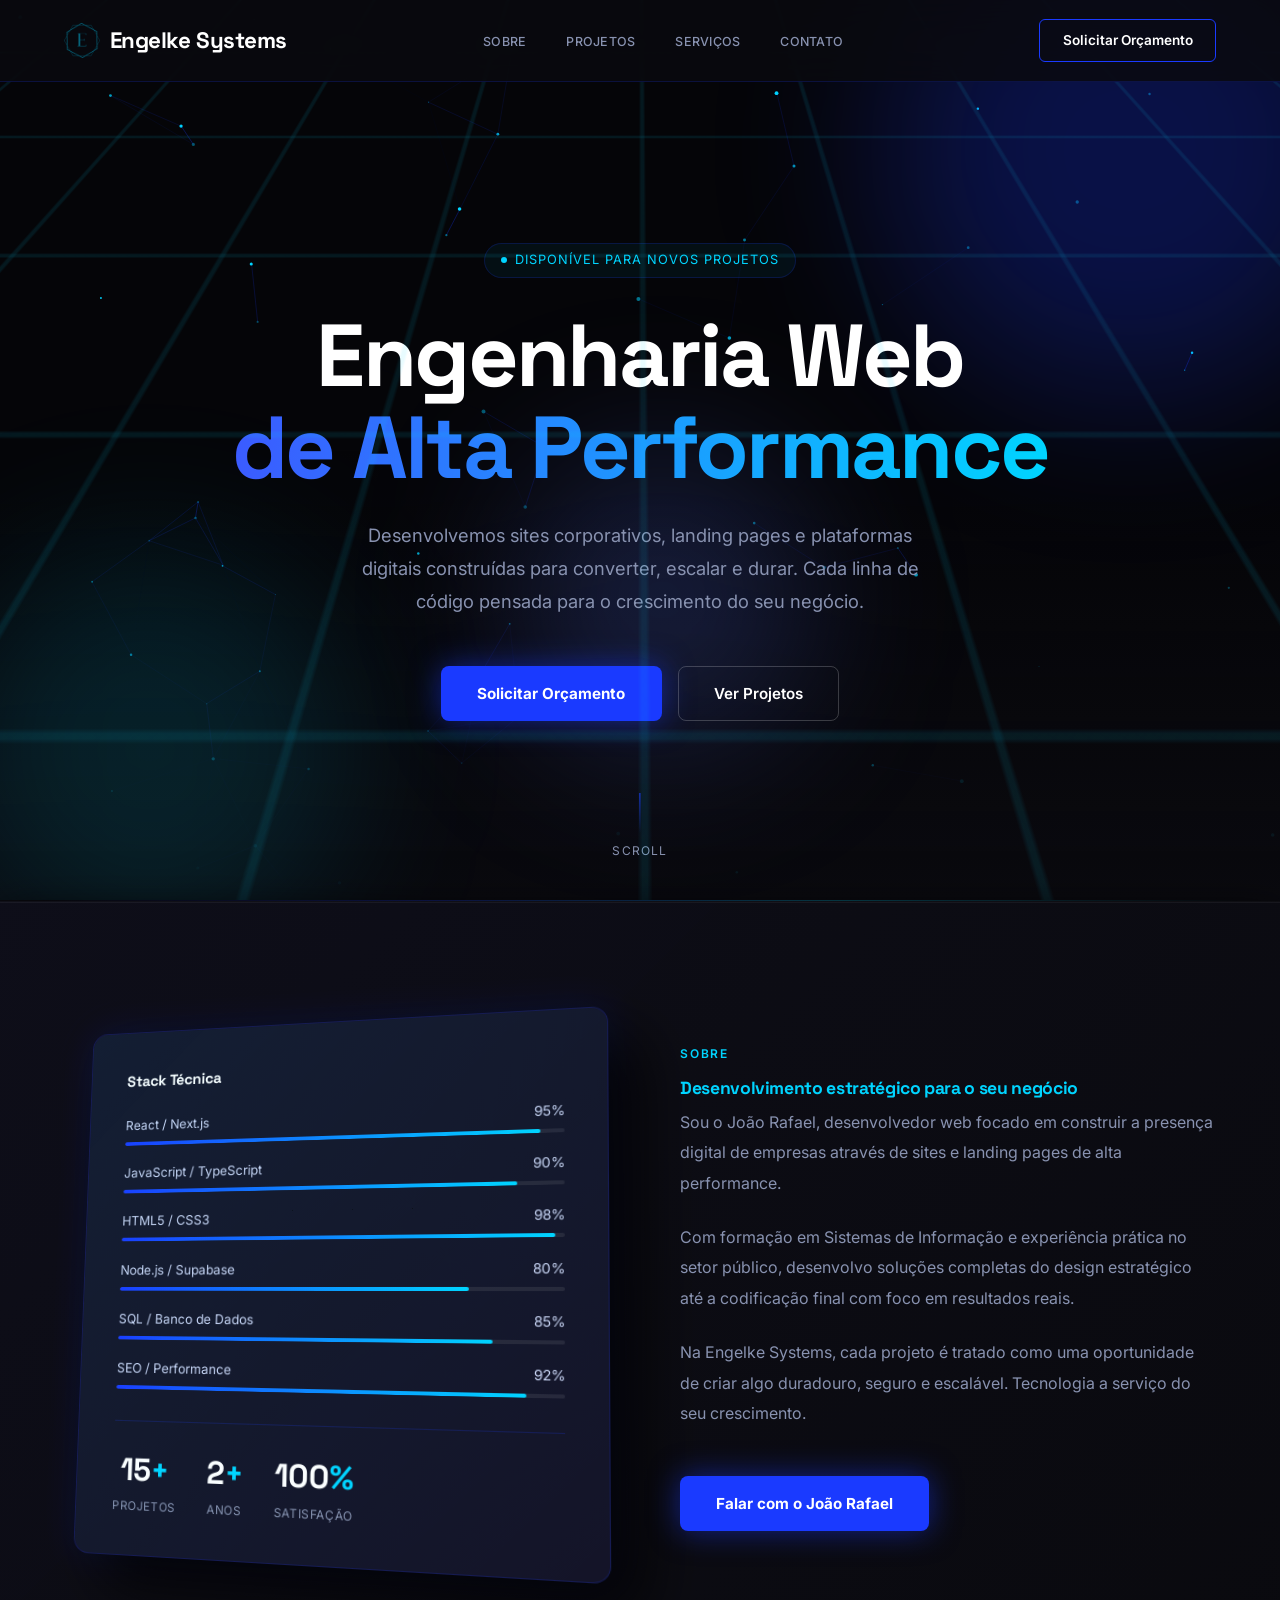
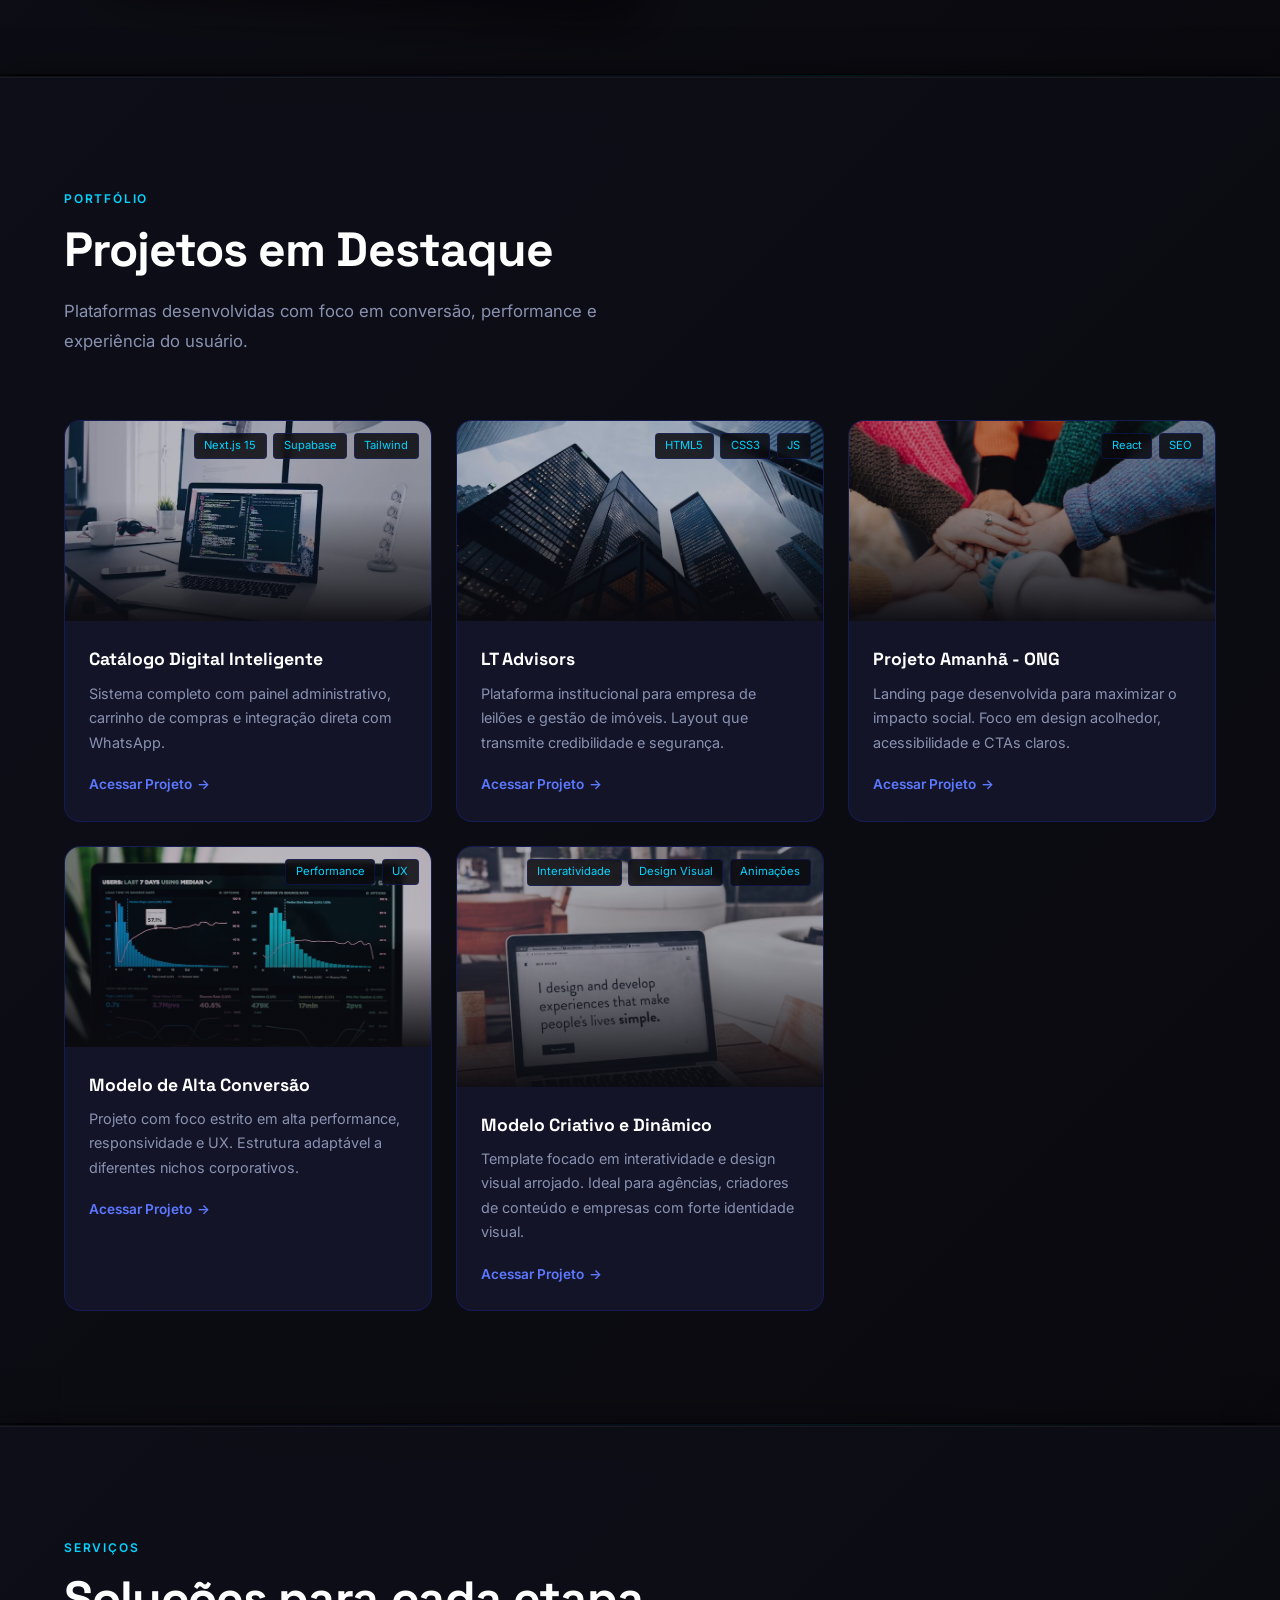
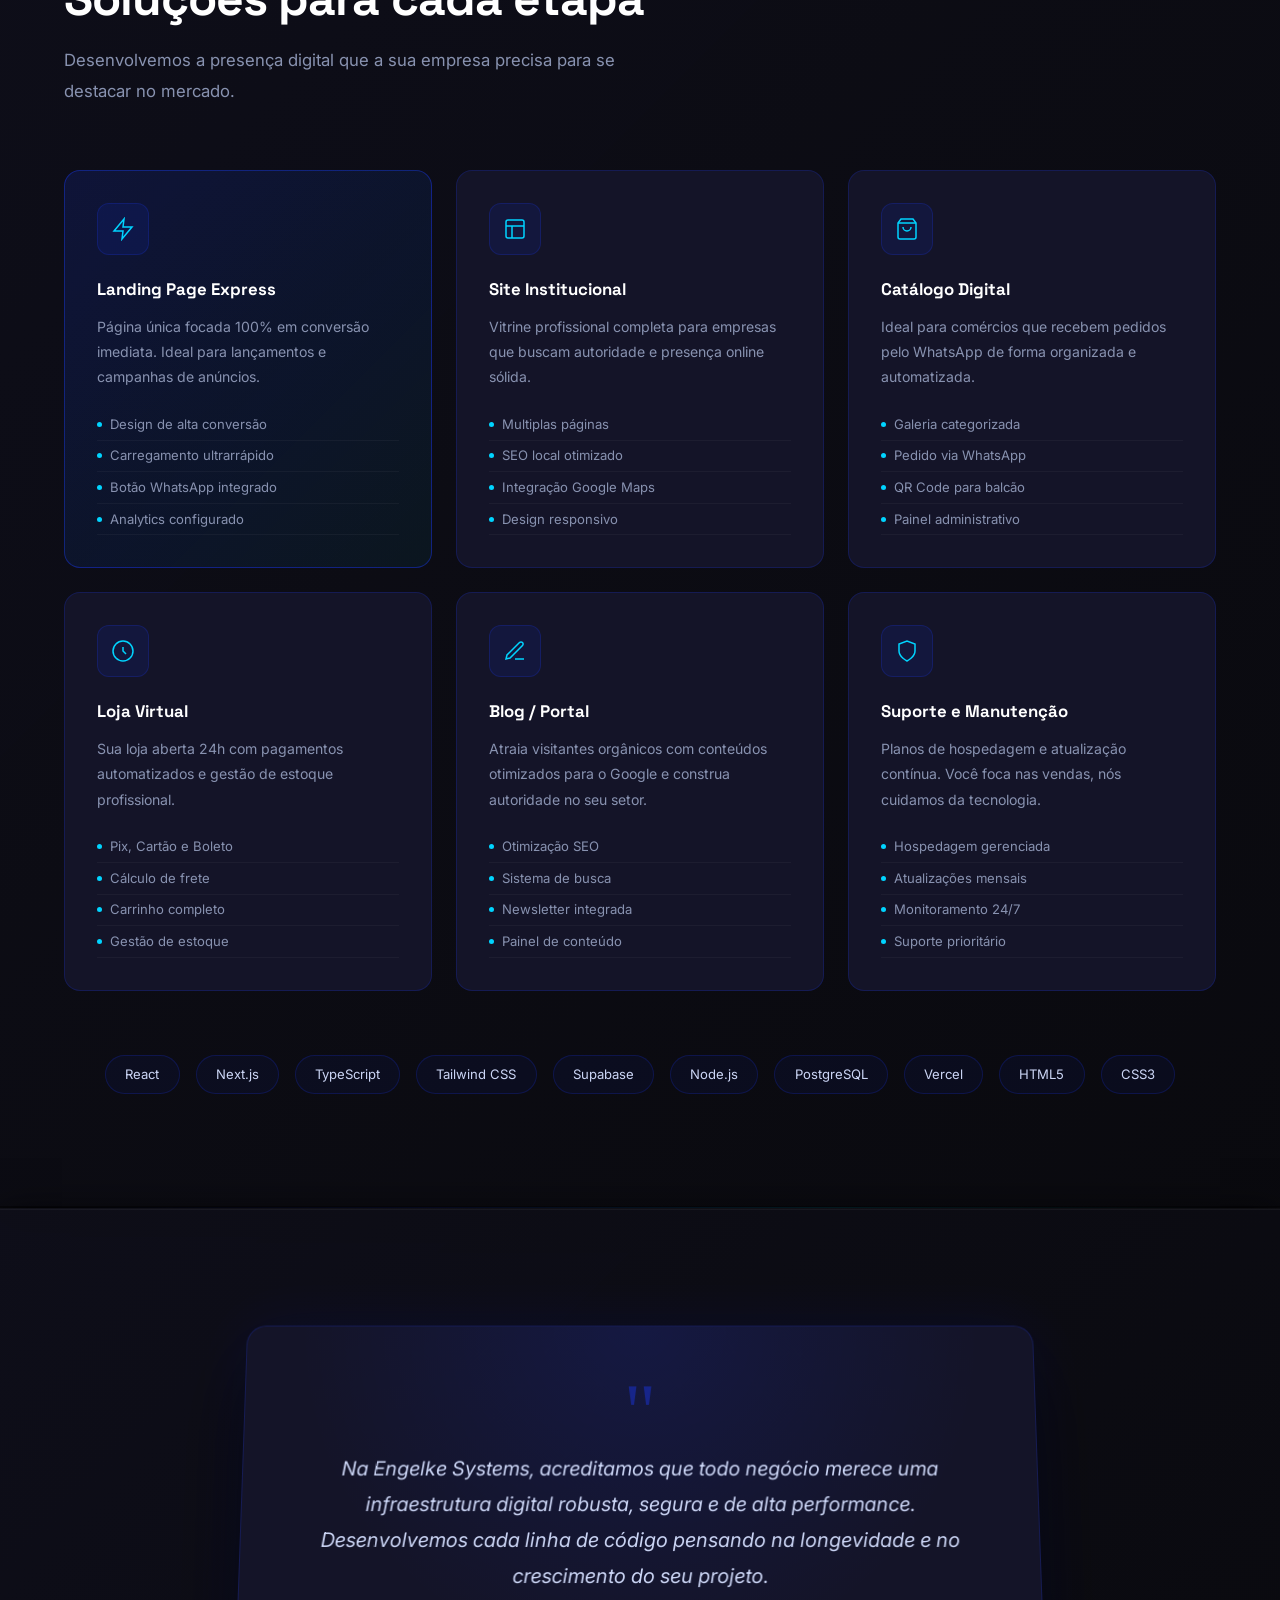
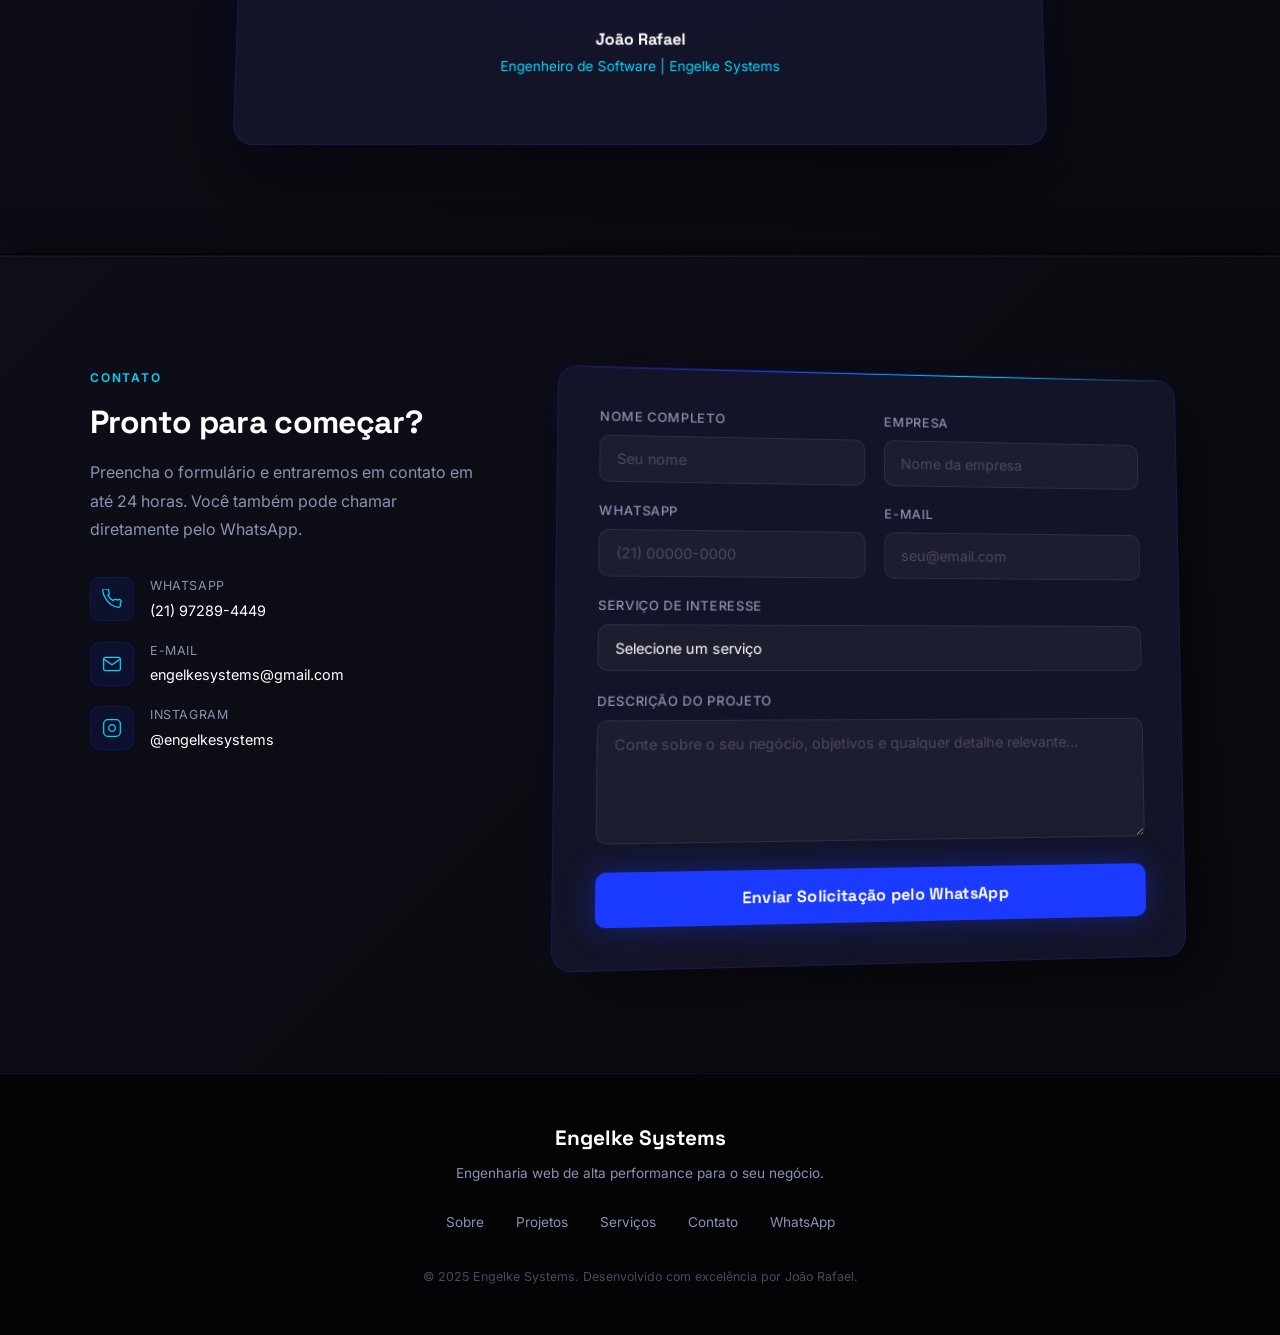
==== commit 24a4635f: "a" ====
--- a/index.html
+++ b/index.html
@@ -7,7 +7,7 @@
 <title>Engelke Systems | Soluções Web de Alta Performance</title>
 <link rel="preconnect" href="https://fonts.googleapis.com">
 <link href="https://fonts.googleapis.com/css2?family=Inter:wght@300;400;500;600;700;800;900&family=Space+Grotesk:wght@300;400;500;600;700&display=swap" rel="stylesheet">
-<link rel="icon" href="assets/img/favicon.ico" type="image/x-icon">
+<link rel="icon" href="assets//img/favicon.ico" type="image/x-icon">
 <link rel="stylesheet" href="assets/styles.css">
 </head>
 <body>
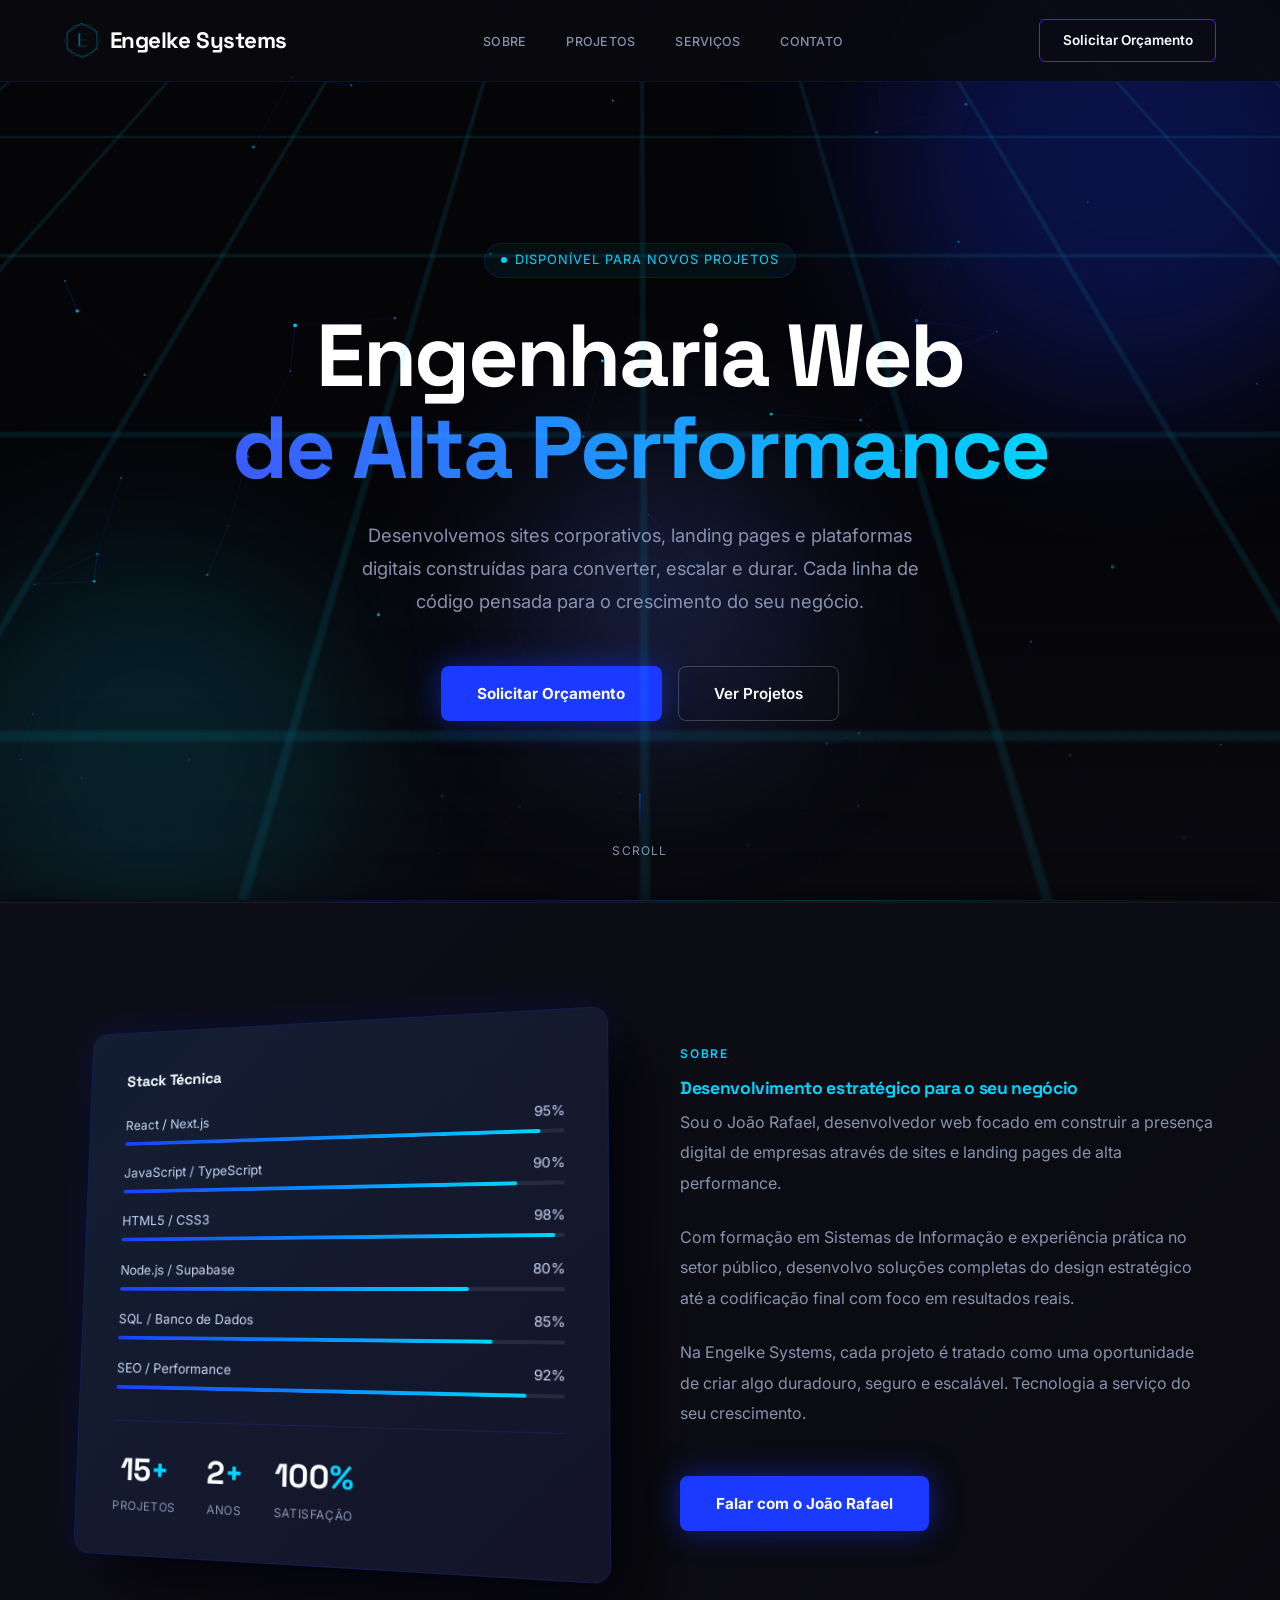
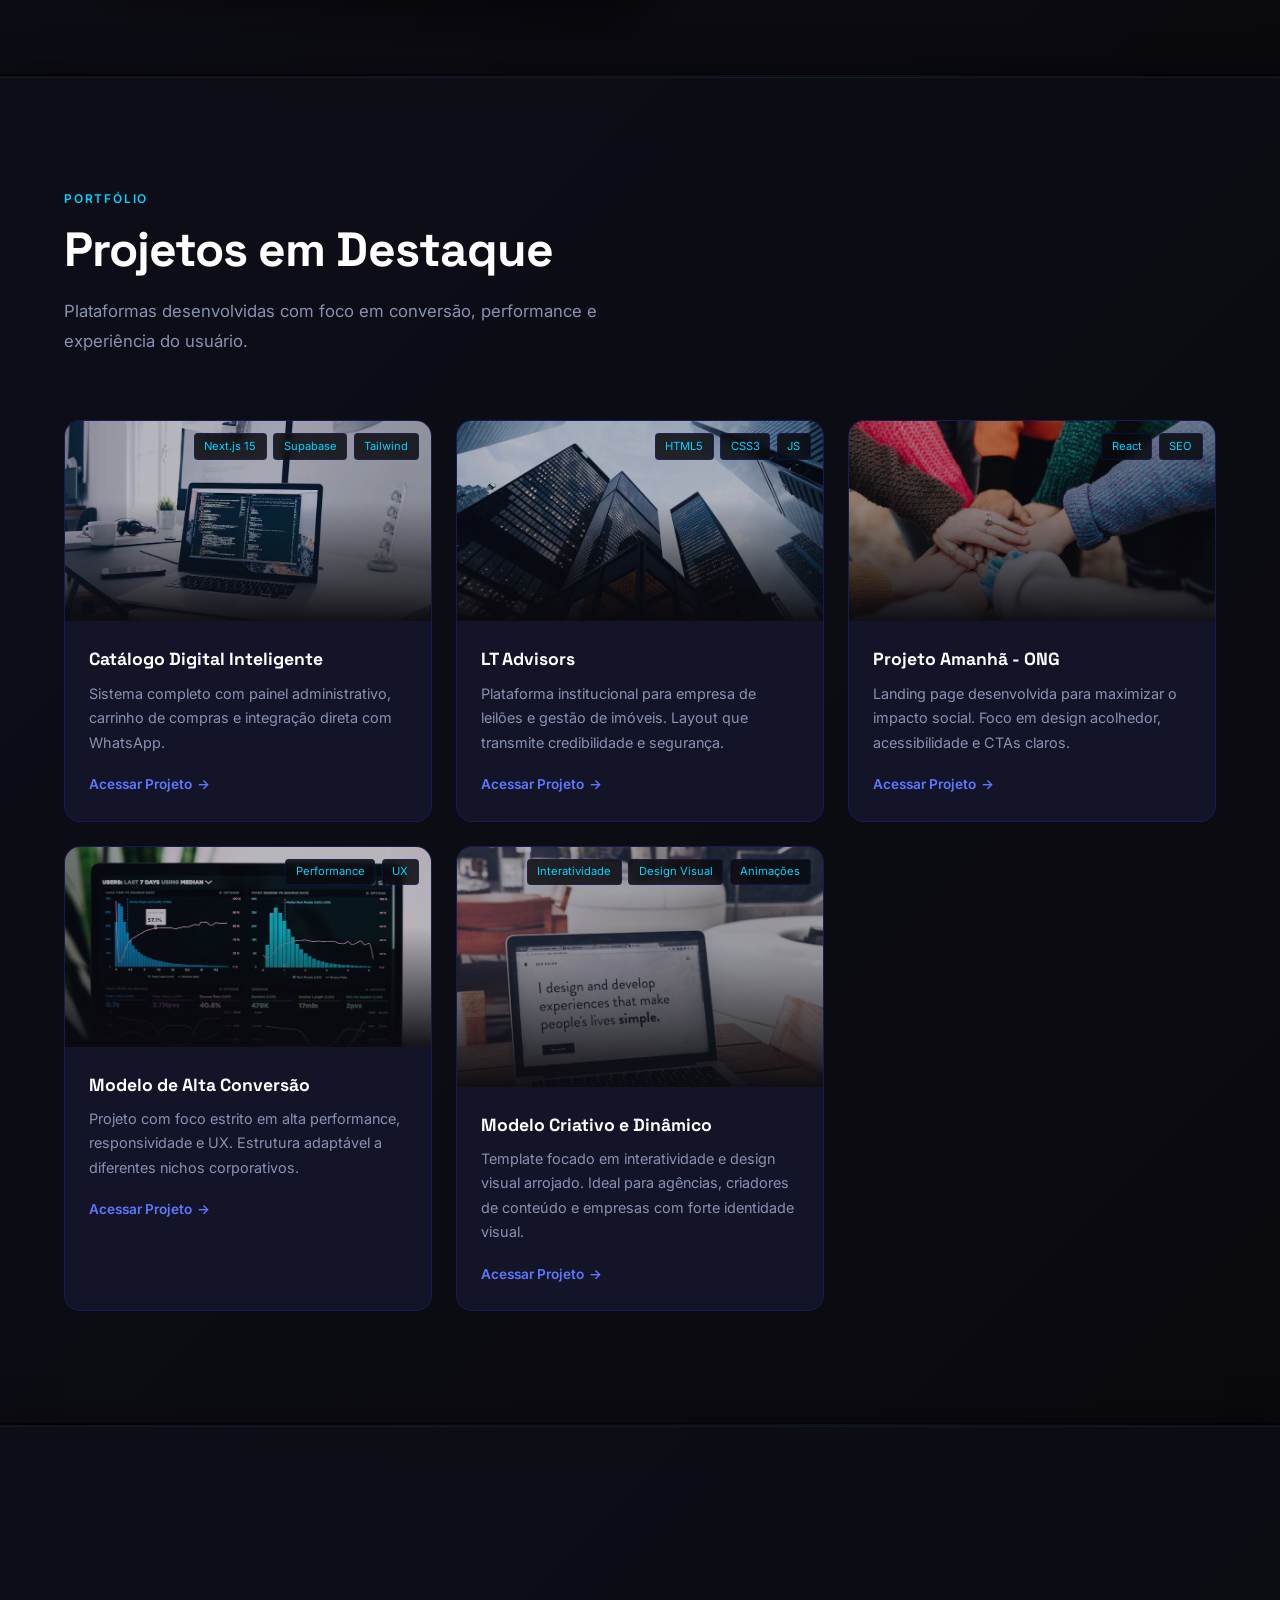
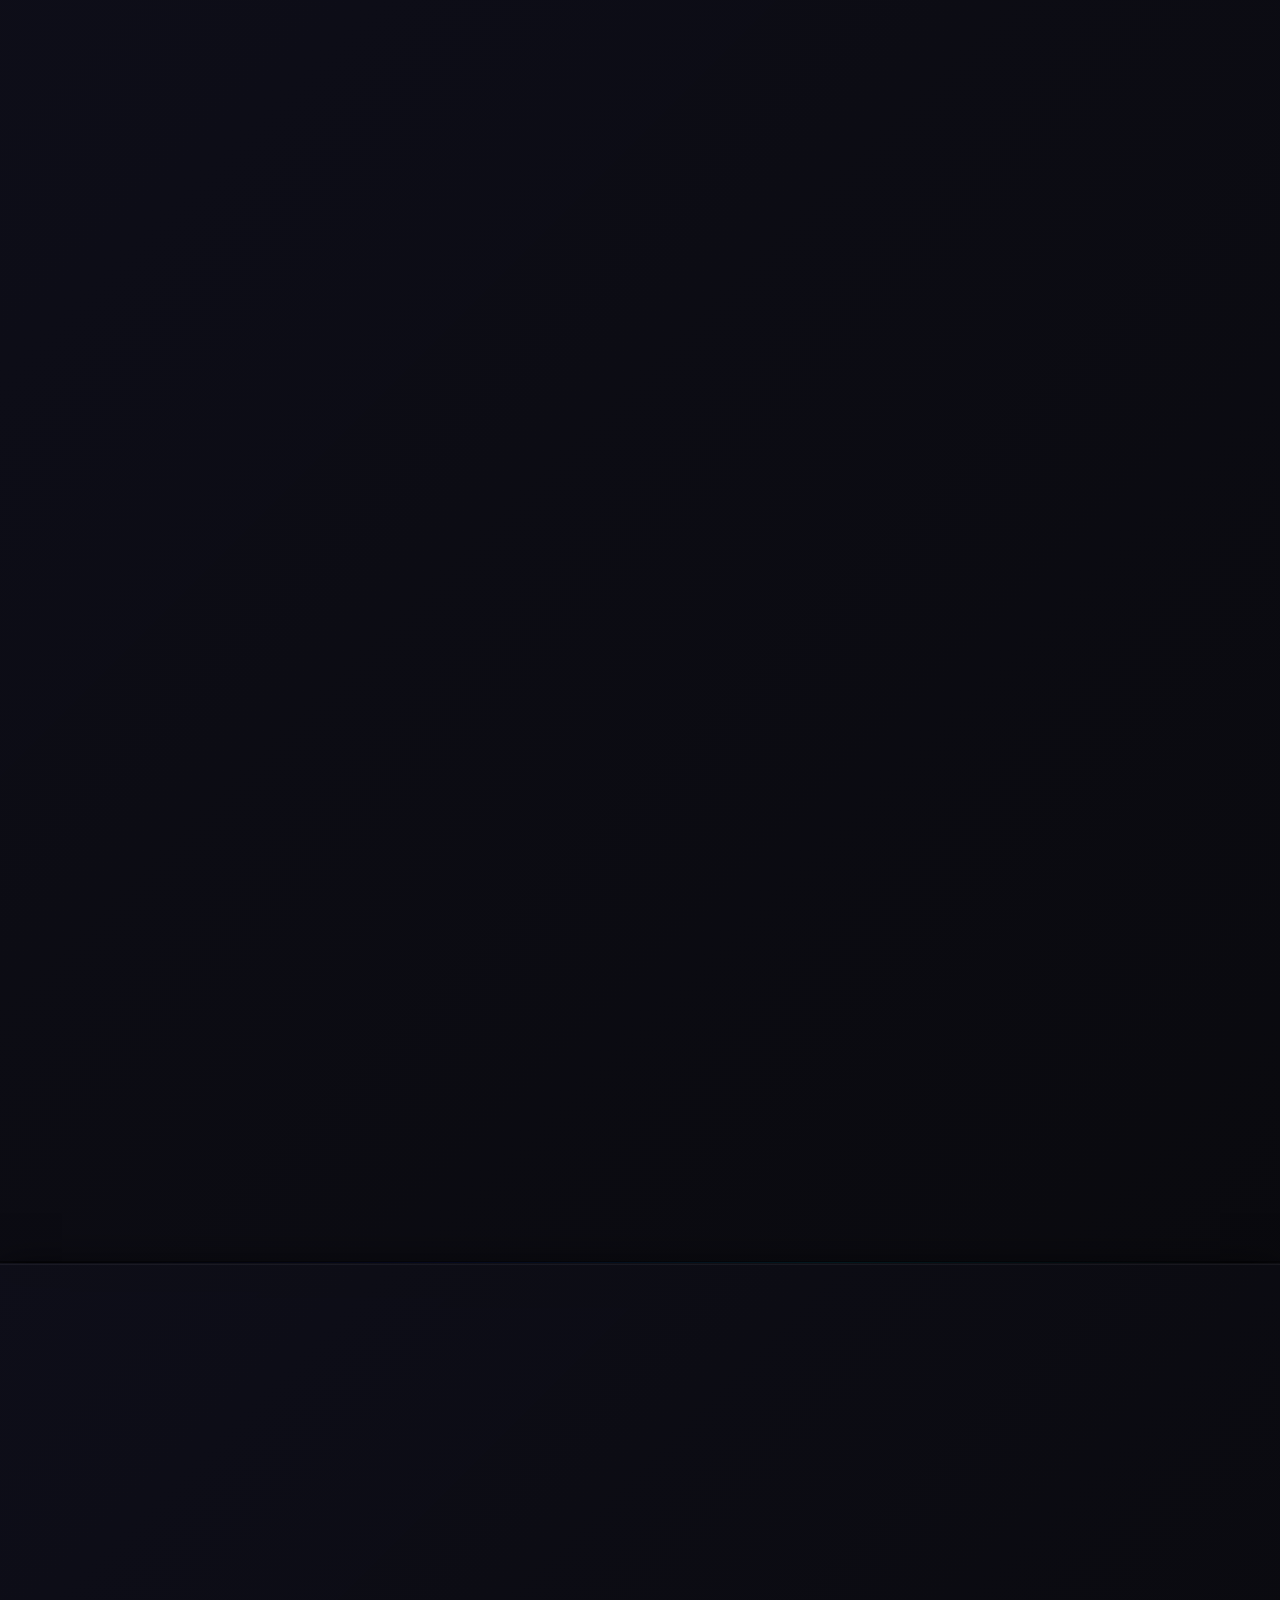
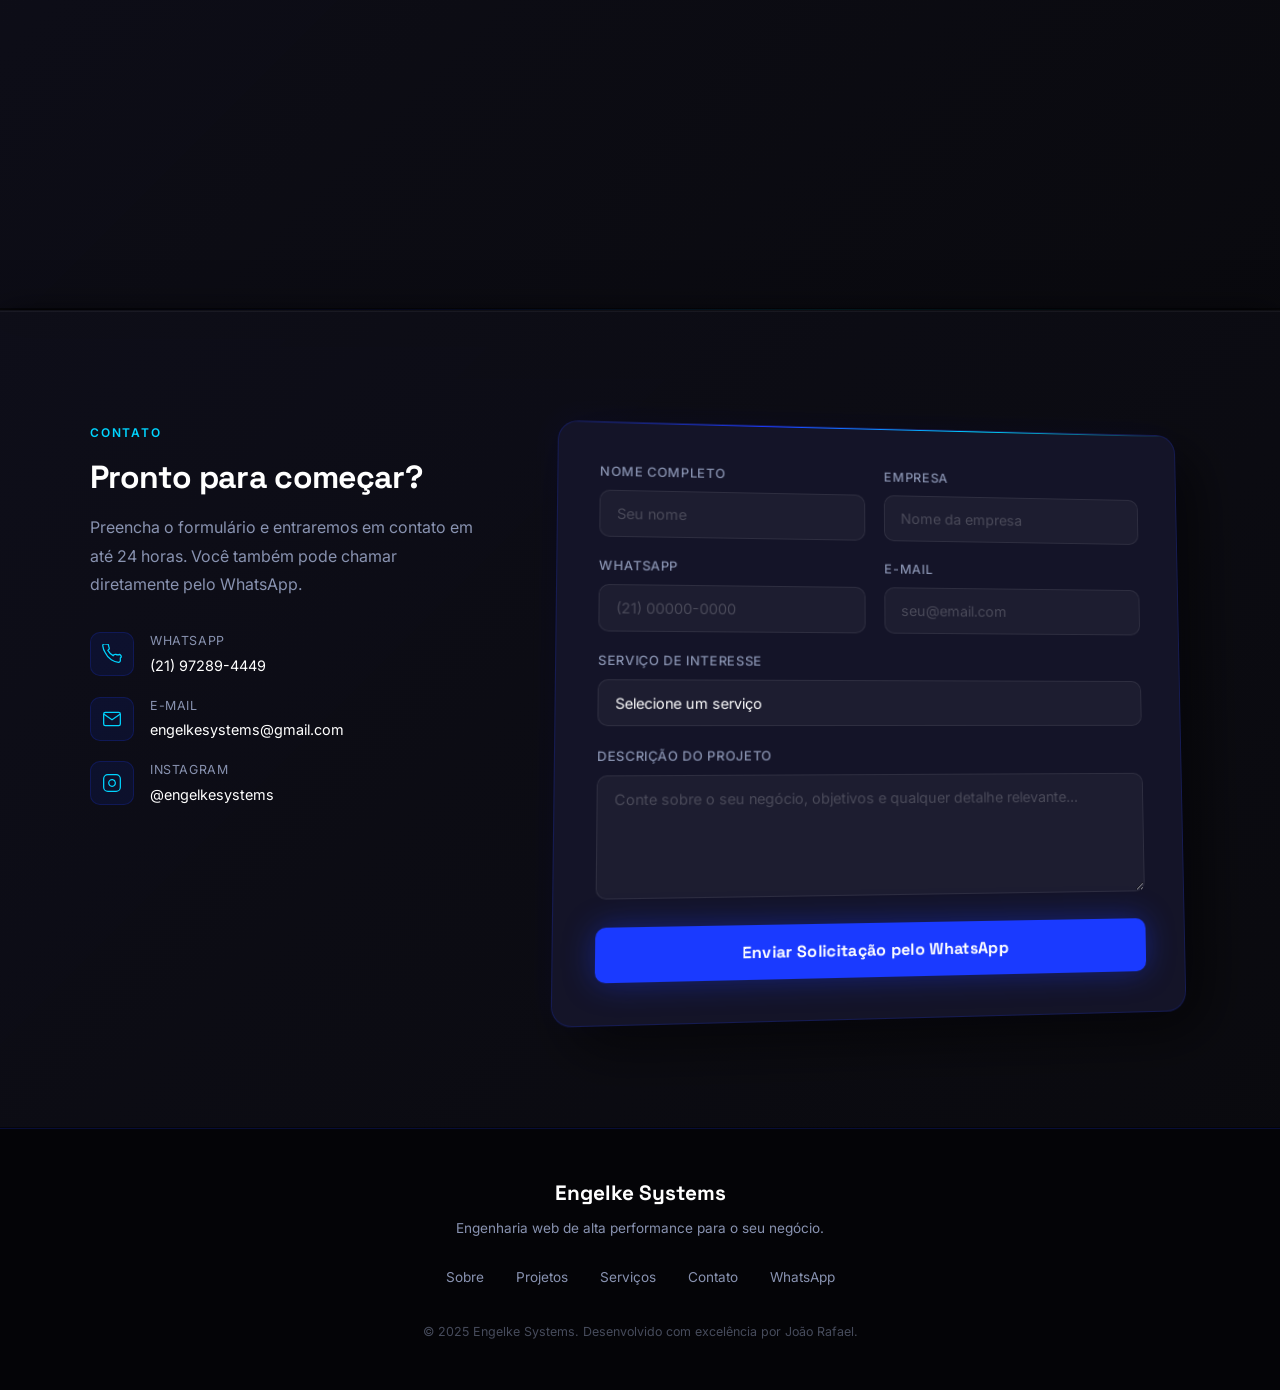
==== commit 820b3241: "adicionadas informações" ====
--- a/index.html
+++ b/index.html
@@ -336,6 +336,14 @@
     <span class="tech-pill">Vercel</span>
     <span class="tech-pill">HTML5</span>
     <span class="tech-pill">CSS3</span>
+    <span class="tech-pill">JavaScript</span>
+    <span class="tech-pill">SEO</span>
+    <span class="tech-pill">Performance</span>
+    <span class="tech-pill">UX/UI</span>
+    <span class="tech-pill">Git</span>
+    <span class="tech-pill">Figma</span>
+    <span class="tech-pill">Google Analytics</span>
+    <span class="tech-pill">Hospedagem AWS</span>
   </div>
 </section>
 
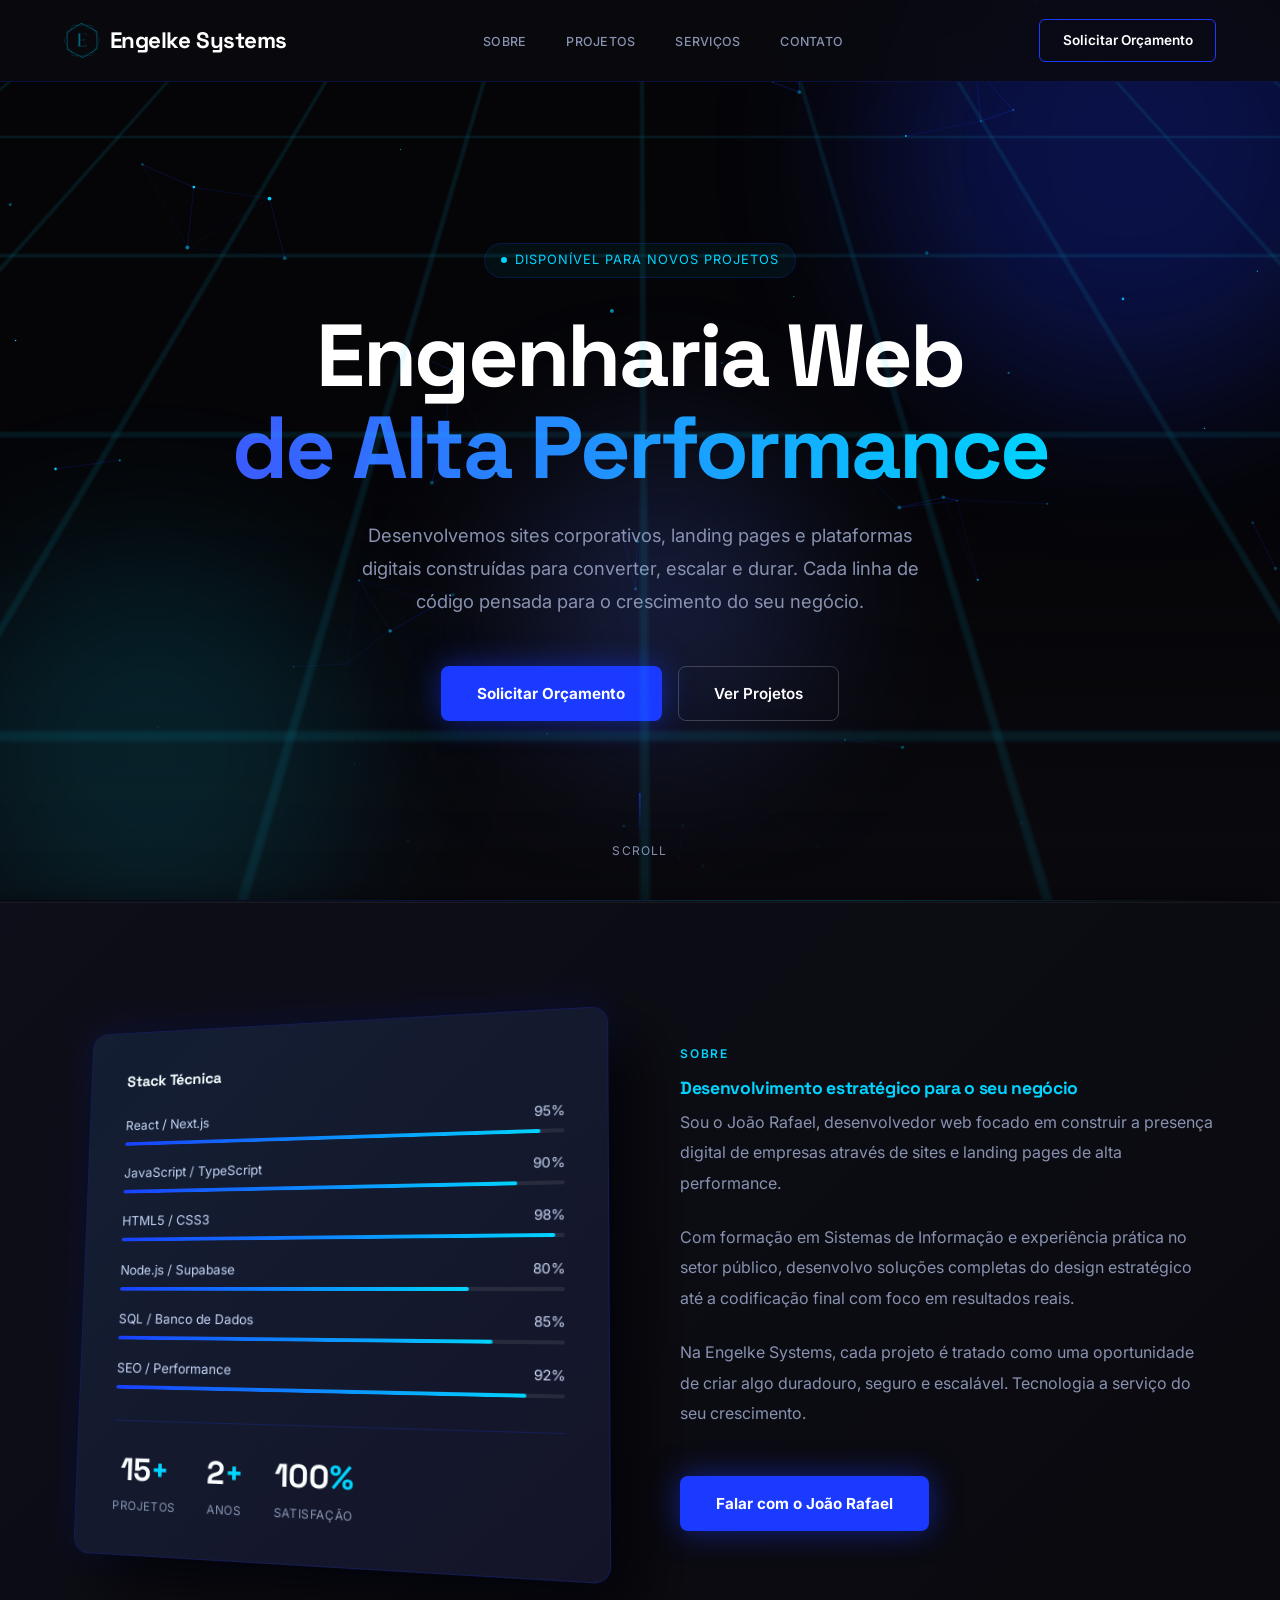
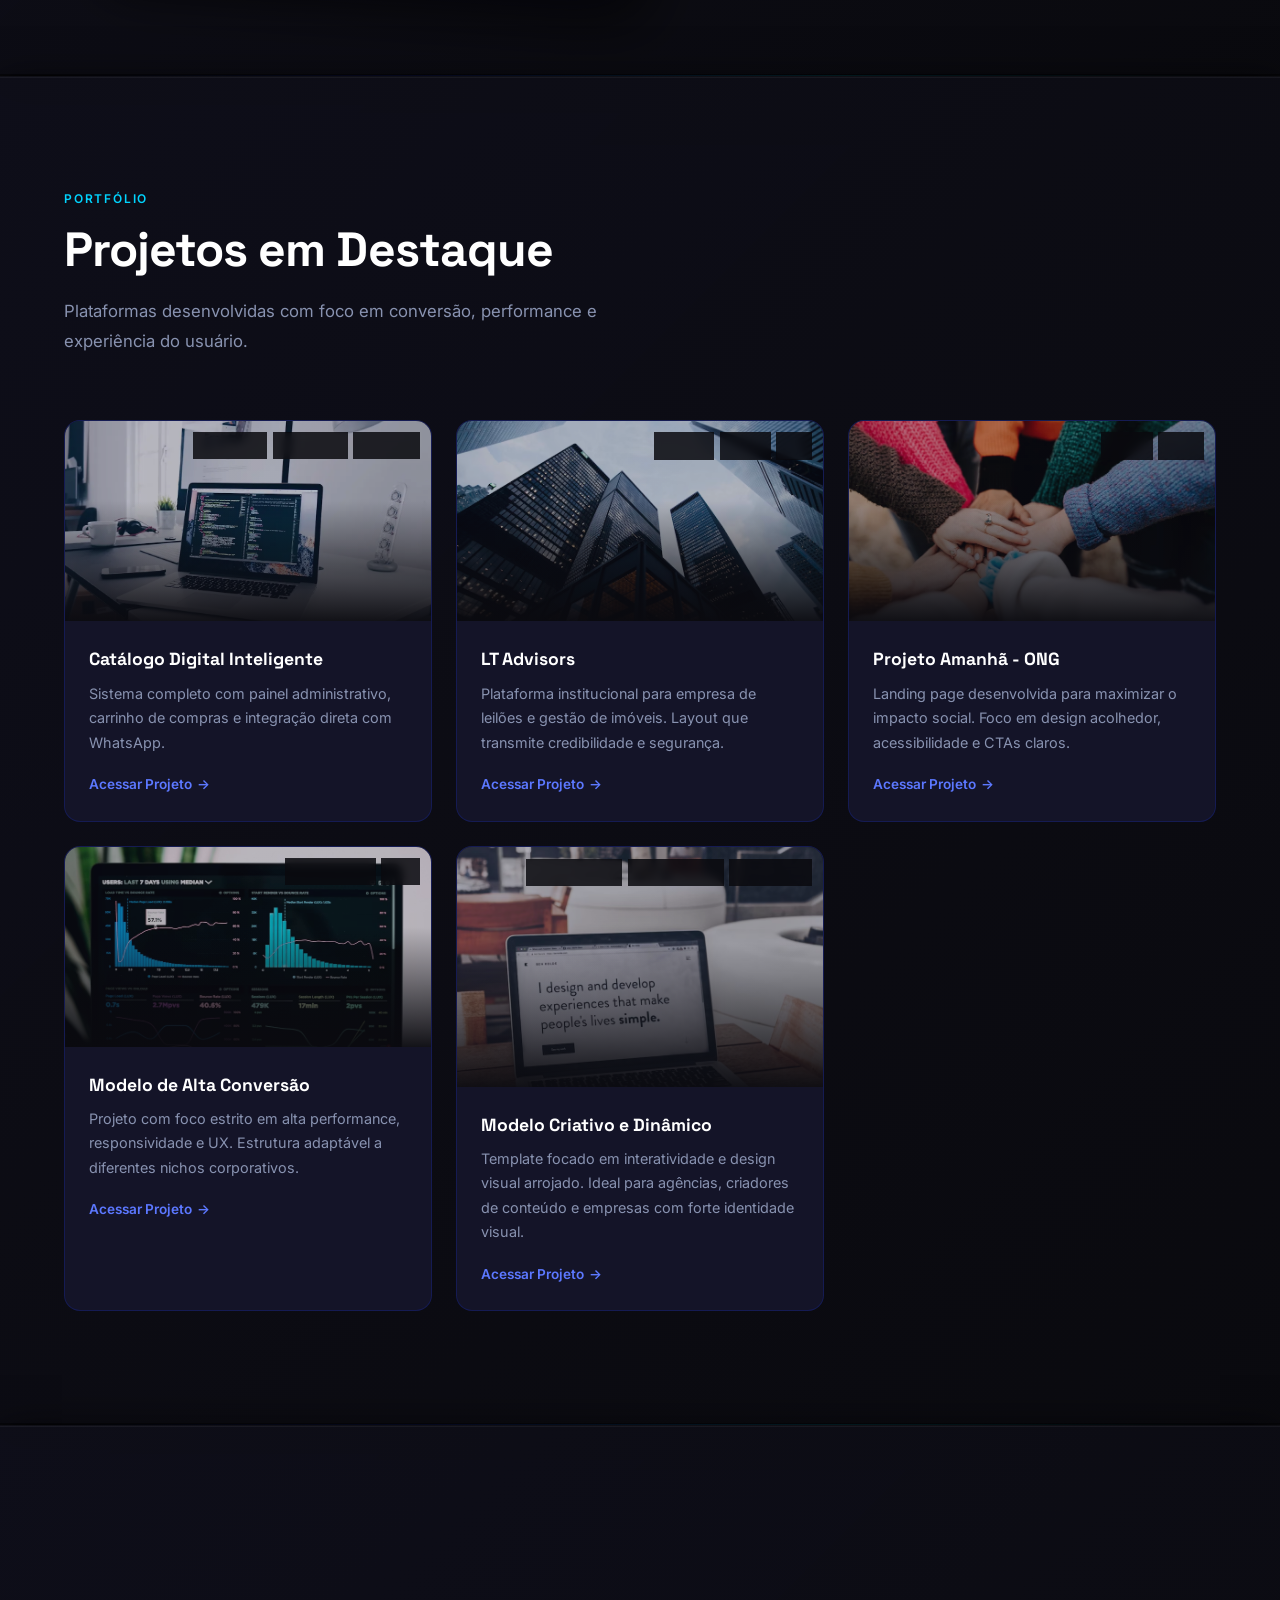
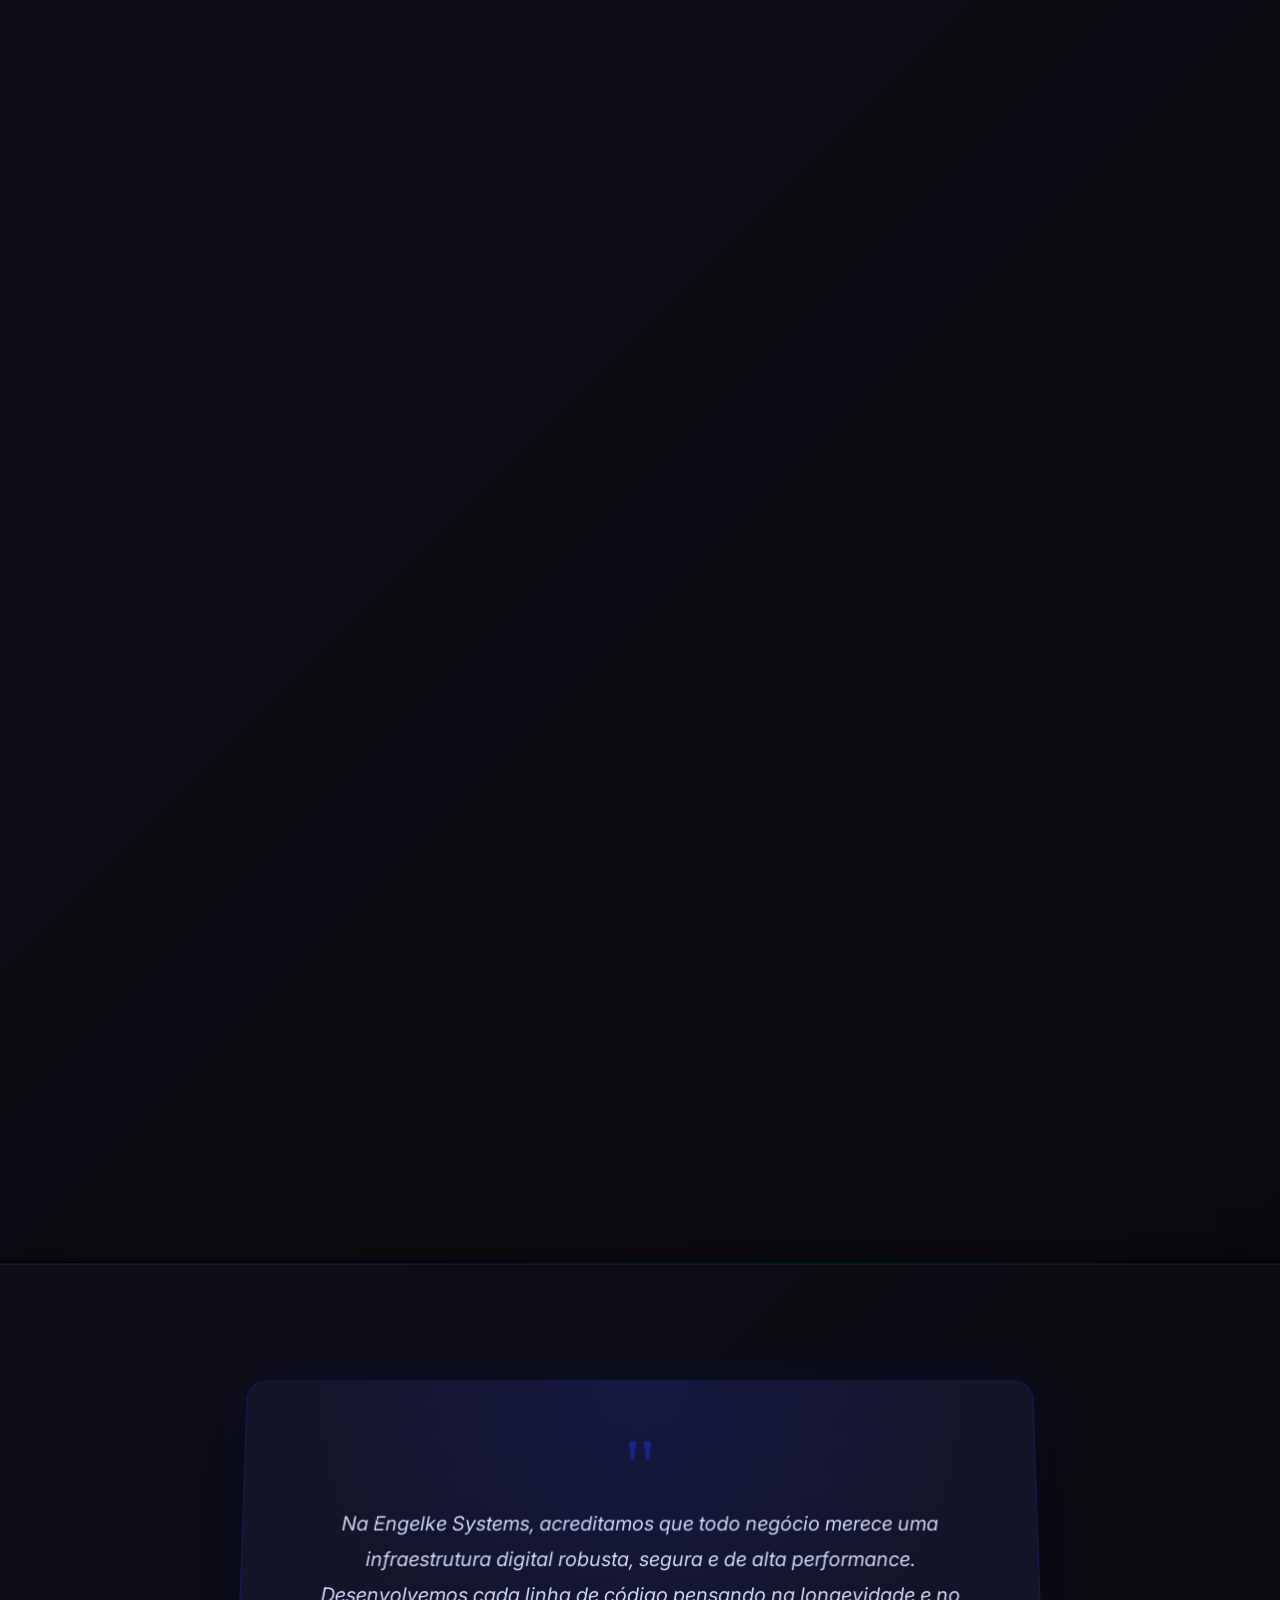
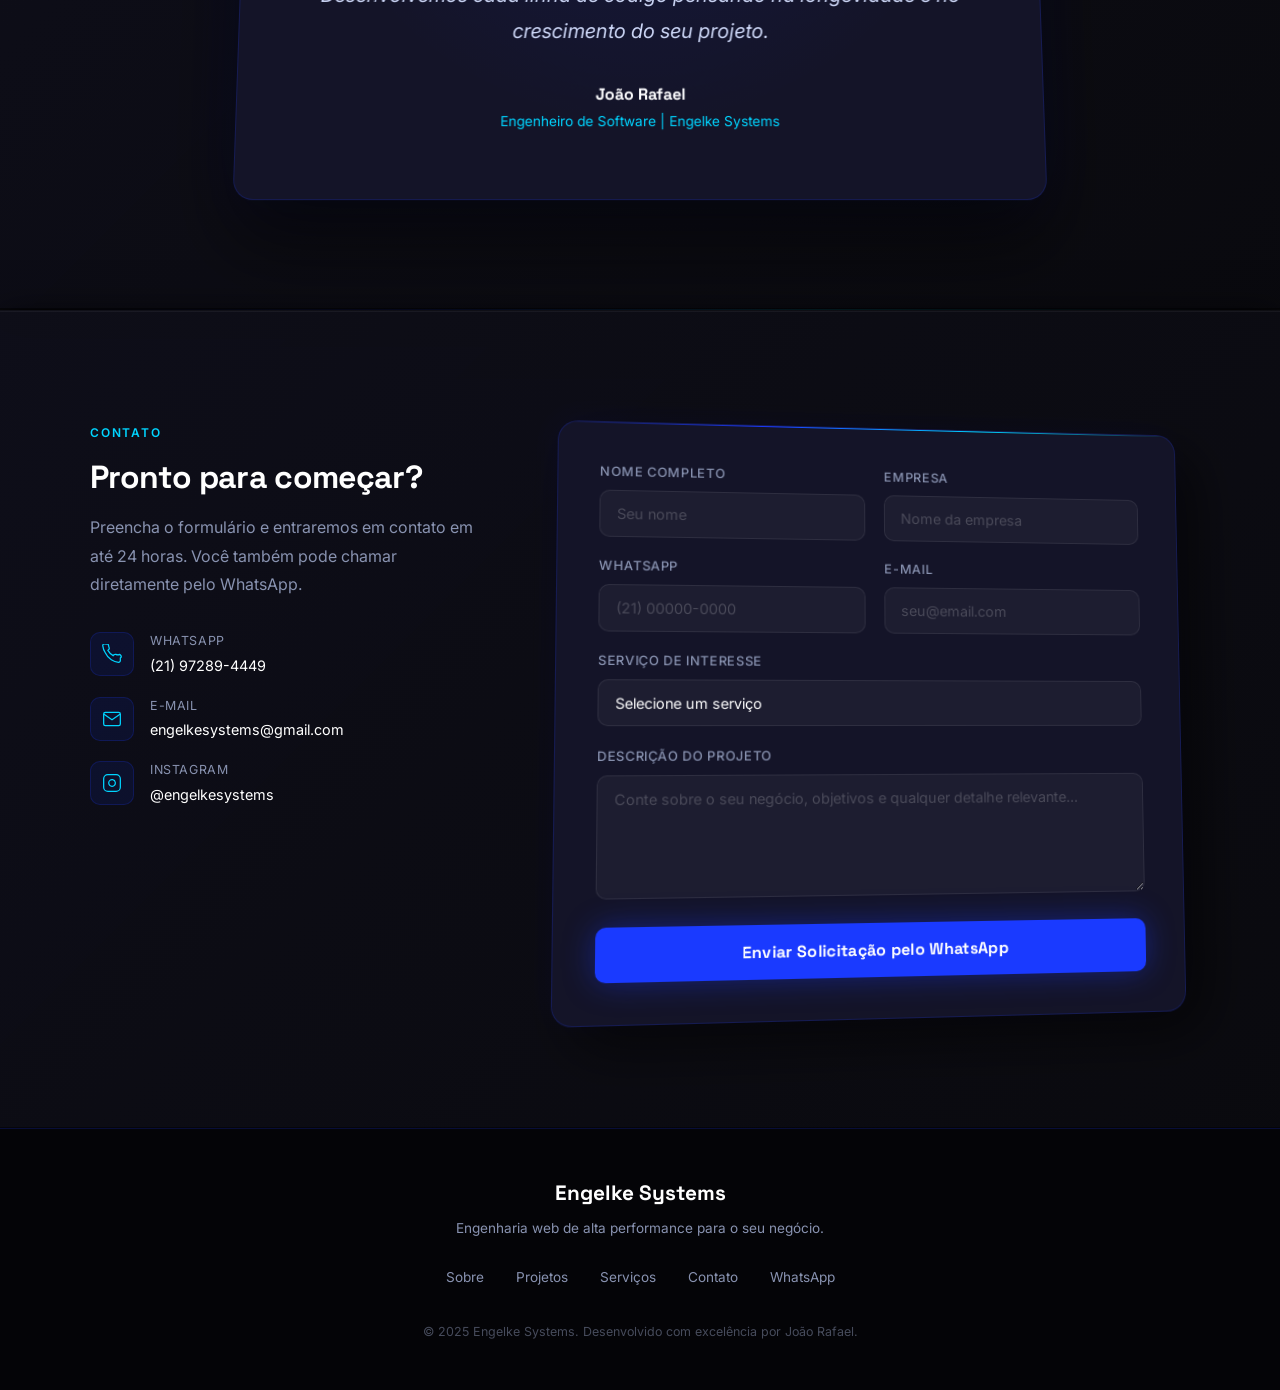
==== commit 548af394: "Update project link in index.html" ====
--- a/index.html
+++ b/index.html
@@ -191,7 +191,7 @@
       <div class="project-info">
         <h3>Projeto Amanhã - ONG</h3>
         <p>Landing page desenvolvida para maximizar o impacto social. Foco em design acolhedor, acessibilidade e CTAs claros.</p>
-        <a href="https://projetoamanh.vercel.app" class="project-link" target="_blank">Acessar Projeto</a>
+        <a href="https://projetoamanhaconservatoria.vercel.app" class="project-link" target="_blank">Acessar Projeto</a>
       </div>
     </div>
 
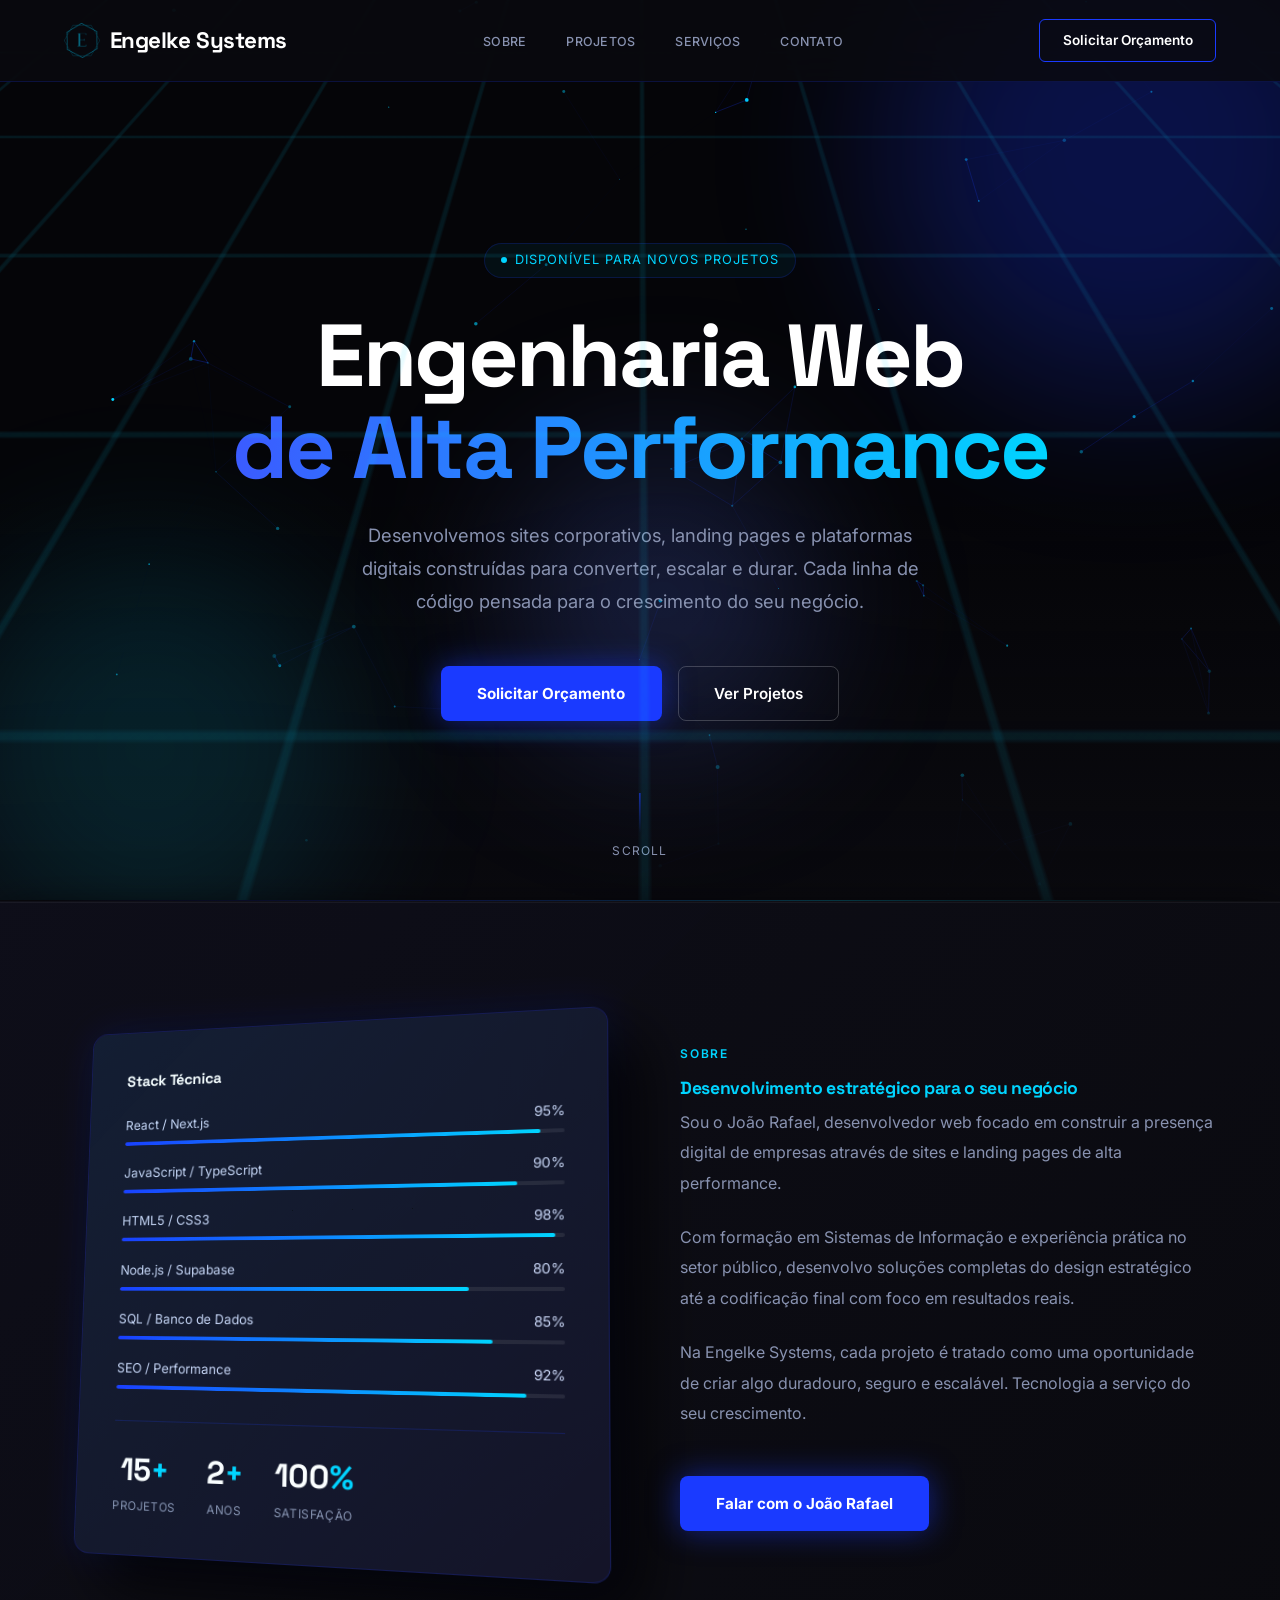
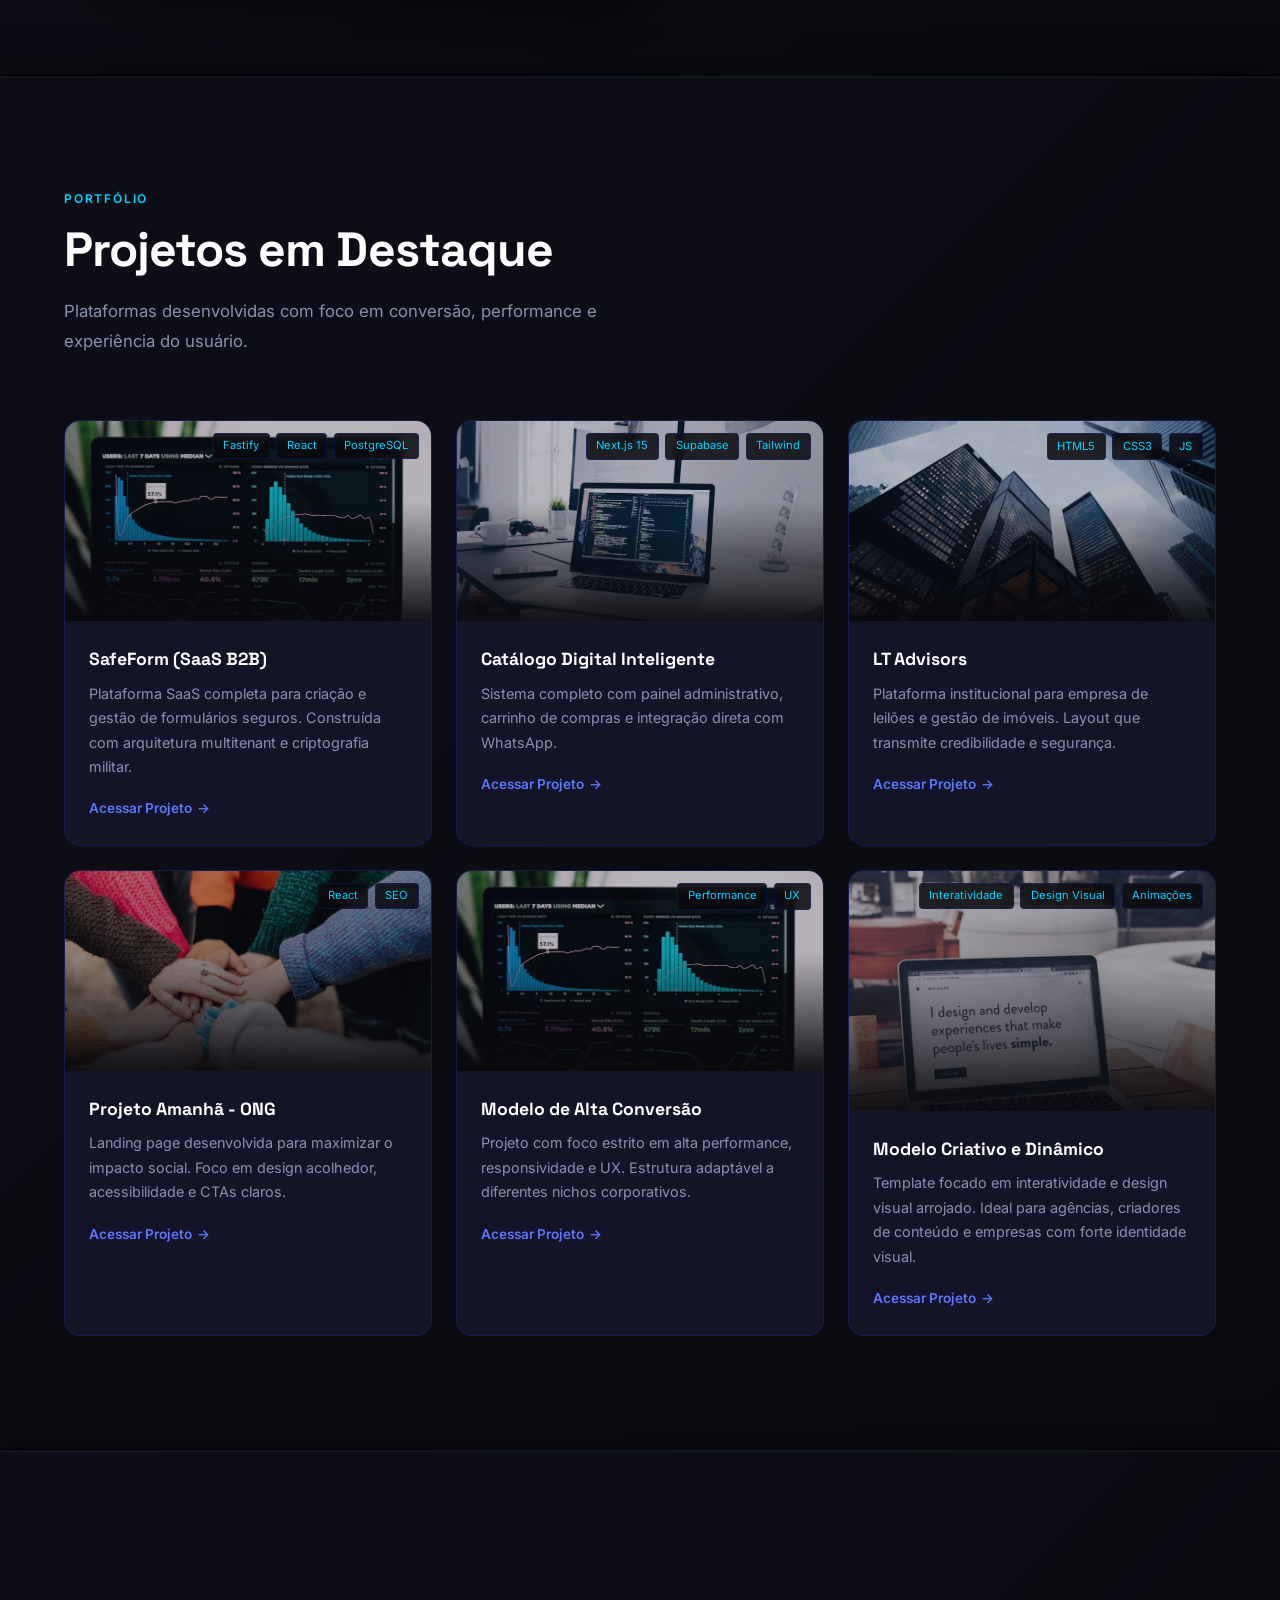
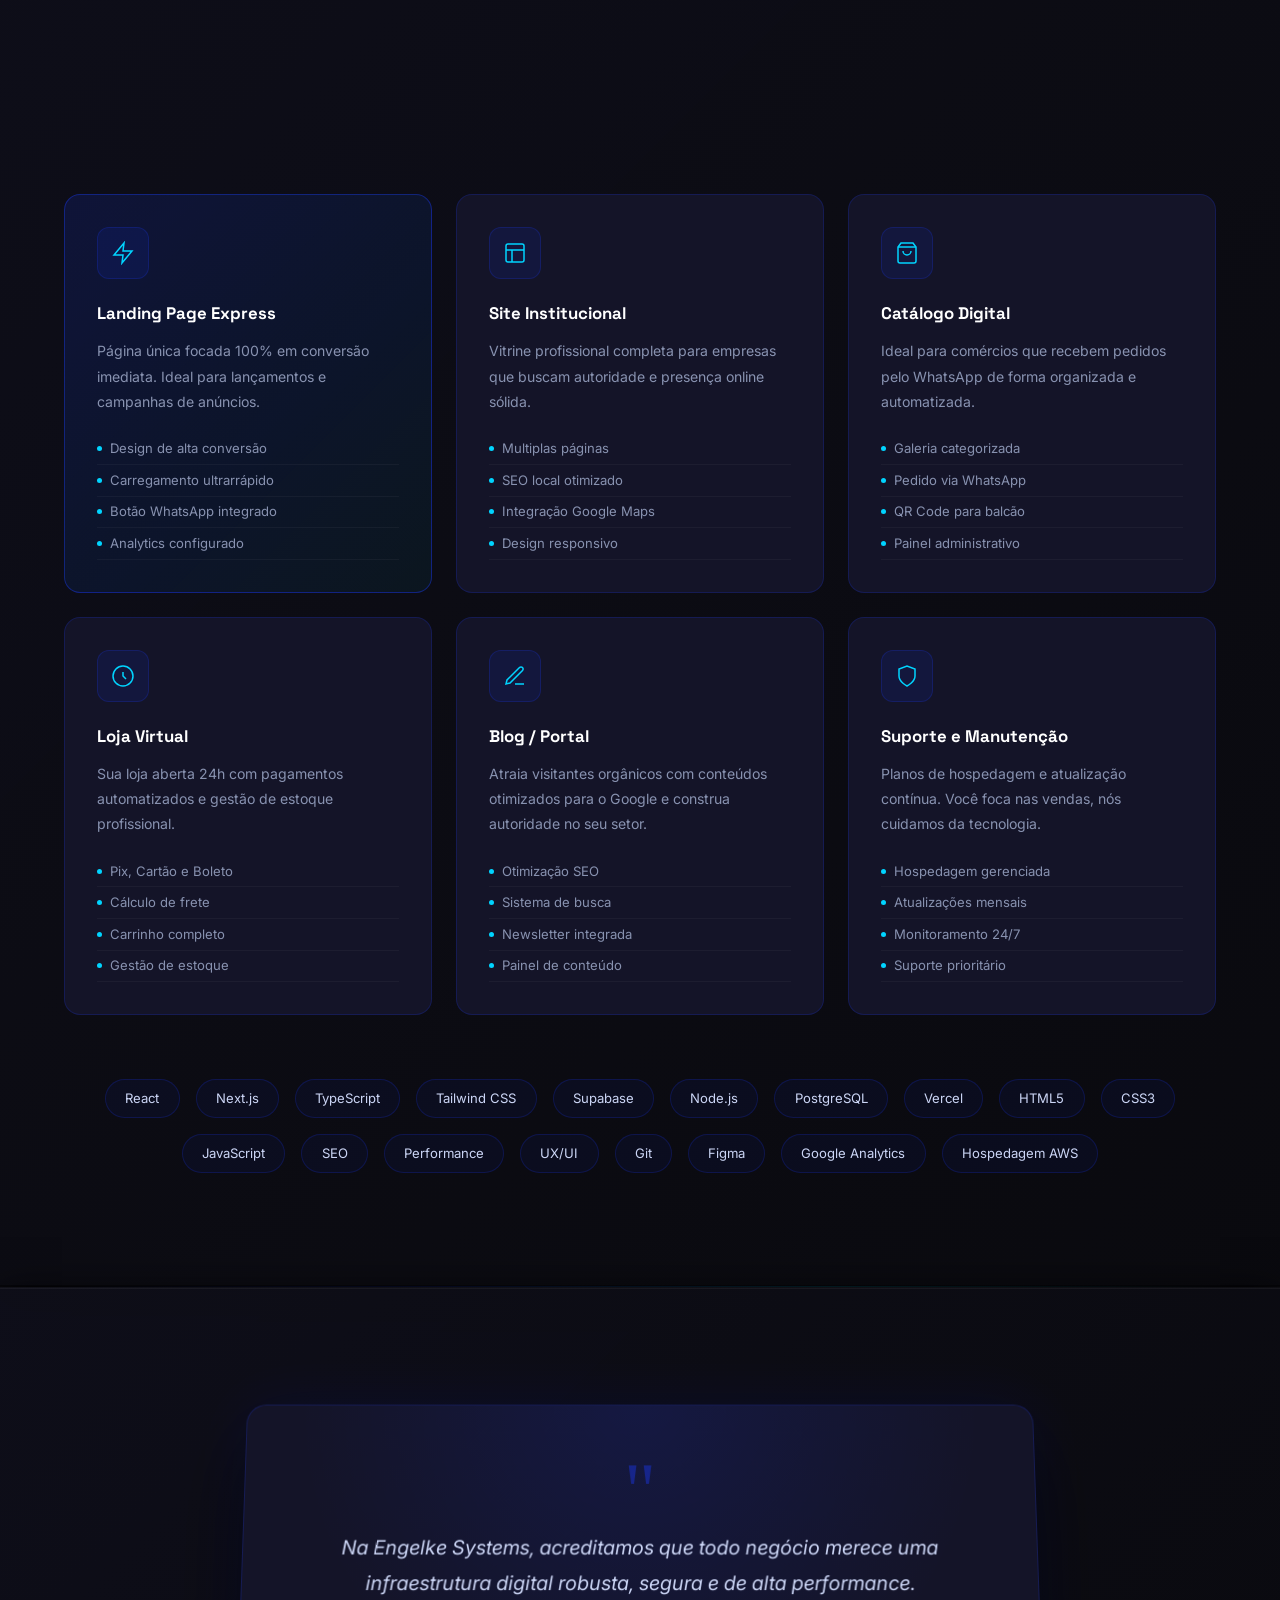
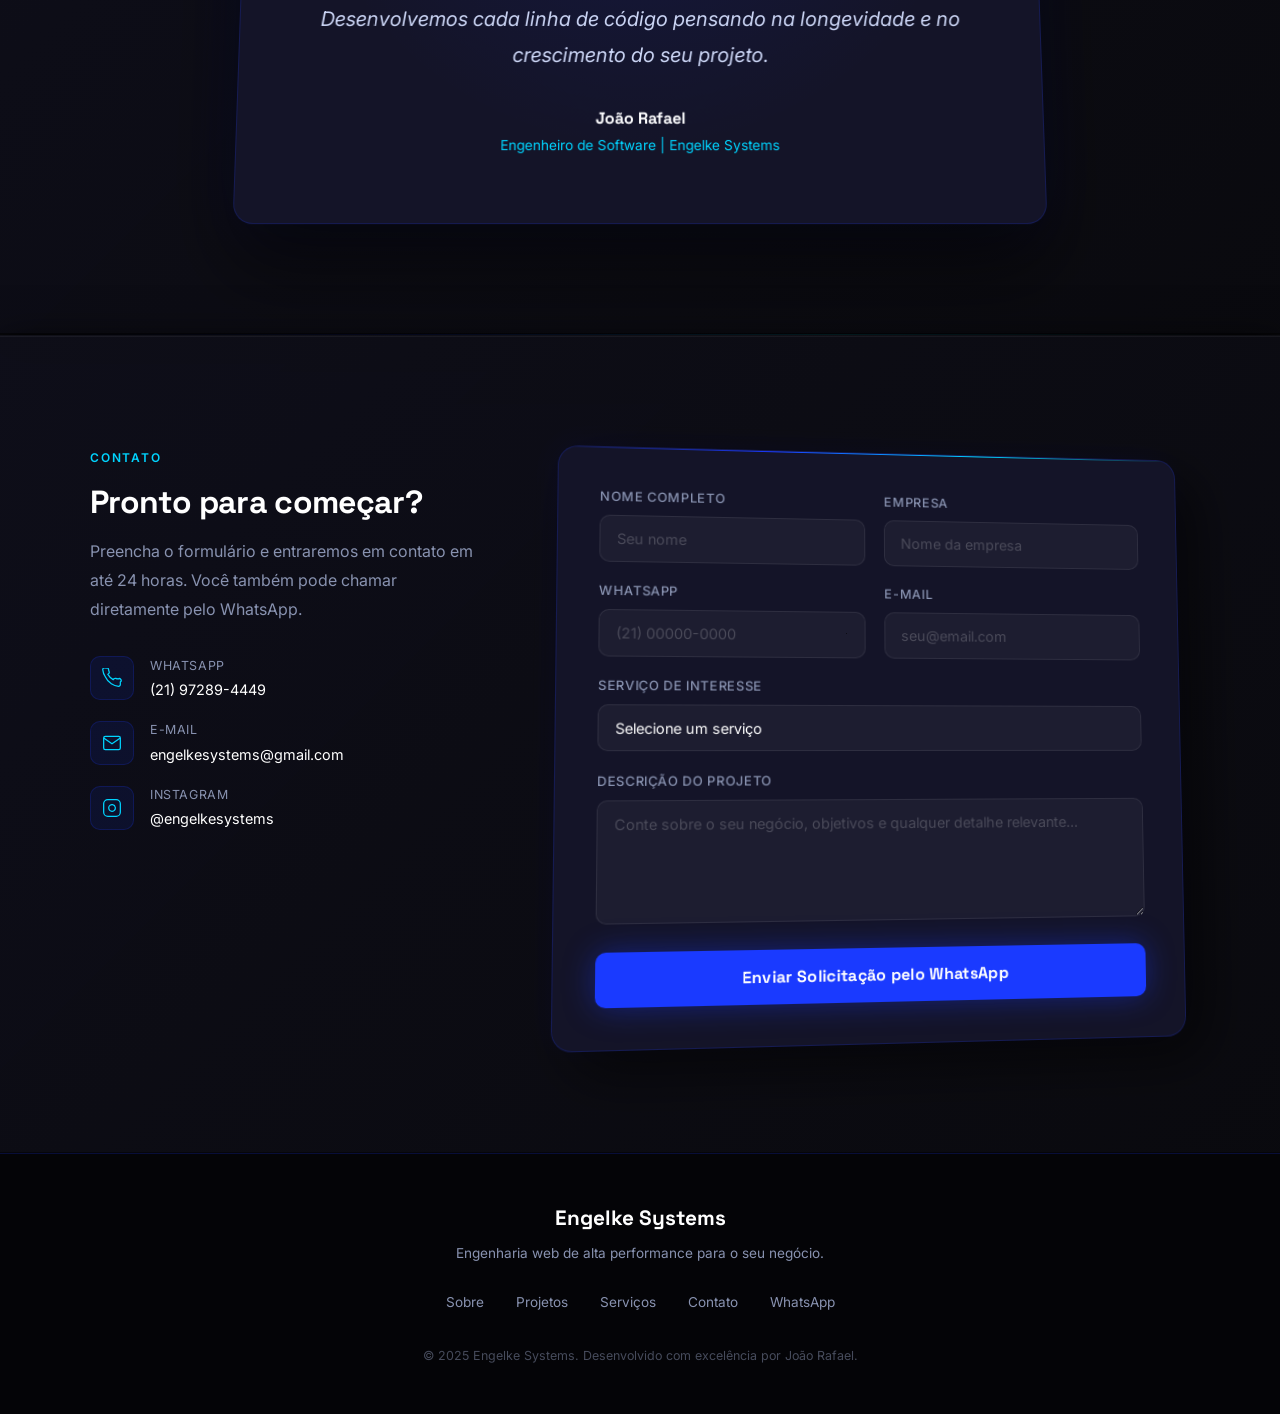
==== commit 1a5eeef2: "feat(portfolio): add SafeForm SaaS project to showcase" ====
--- a/index.html
+++ b/index.html
@@ -1,4 +1,4 @@
-﻿<!DOCTYPE html>
+<!DOCTYPE html>
 <html lang="pt-BR">
 <head>
 <meta charset="UTF-8">
@@ -145,6 +145,23 @@
   </div>
 
   <div class="projects-grid">
+    <div class="project-card reveal">
+      <div class="project-img">
+        <img src="assets/img/dashboard generico.webp" alt="SafeForm SaaS" loading="lazy">
+        <div class="project-overlay"></div>
+        <div class="project-tech">
+          <span class="tech-tag">Fastify</span>
+          <span class="tech-tag">React</span>
+          <span class="tech-tag">PostgreSQL</span>
+        </div>
+      </div>
+      <div class="project-info">
+        <h3>SafeForm (SaaS B2B)</h3>
+        <p>Plataforma SaaS completa para criação e gestão de formulários seguros. Construída com arquitetura multitenant e criptografia militar.</p>
+        <a href="https://safeform.pages.dev" class="project-link" target="_blank">Acessar Projeto</a>
+      </div>
+    </div>
+
     <div class="project-card reveal">
       <div class="project-img">
         <img src="assets/img/Foto notebook.webp" alt="Catálogo Digital" loading="lazy">
